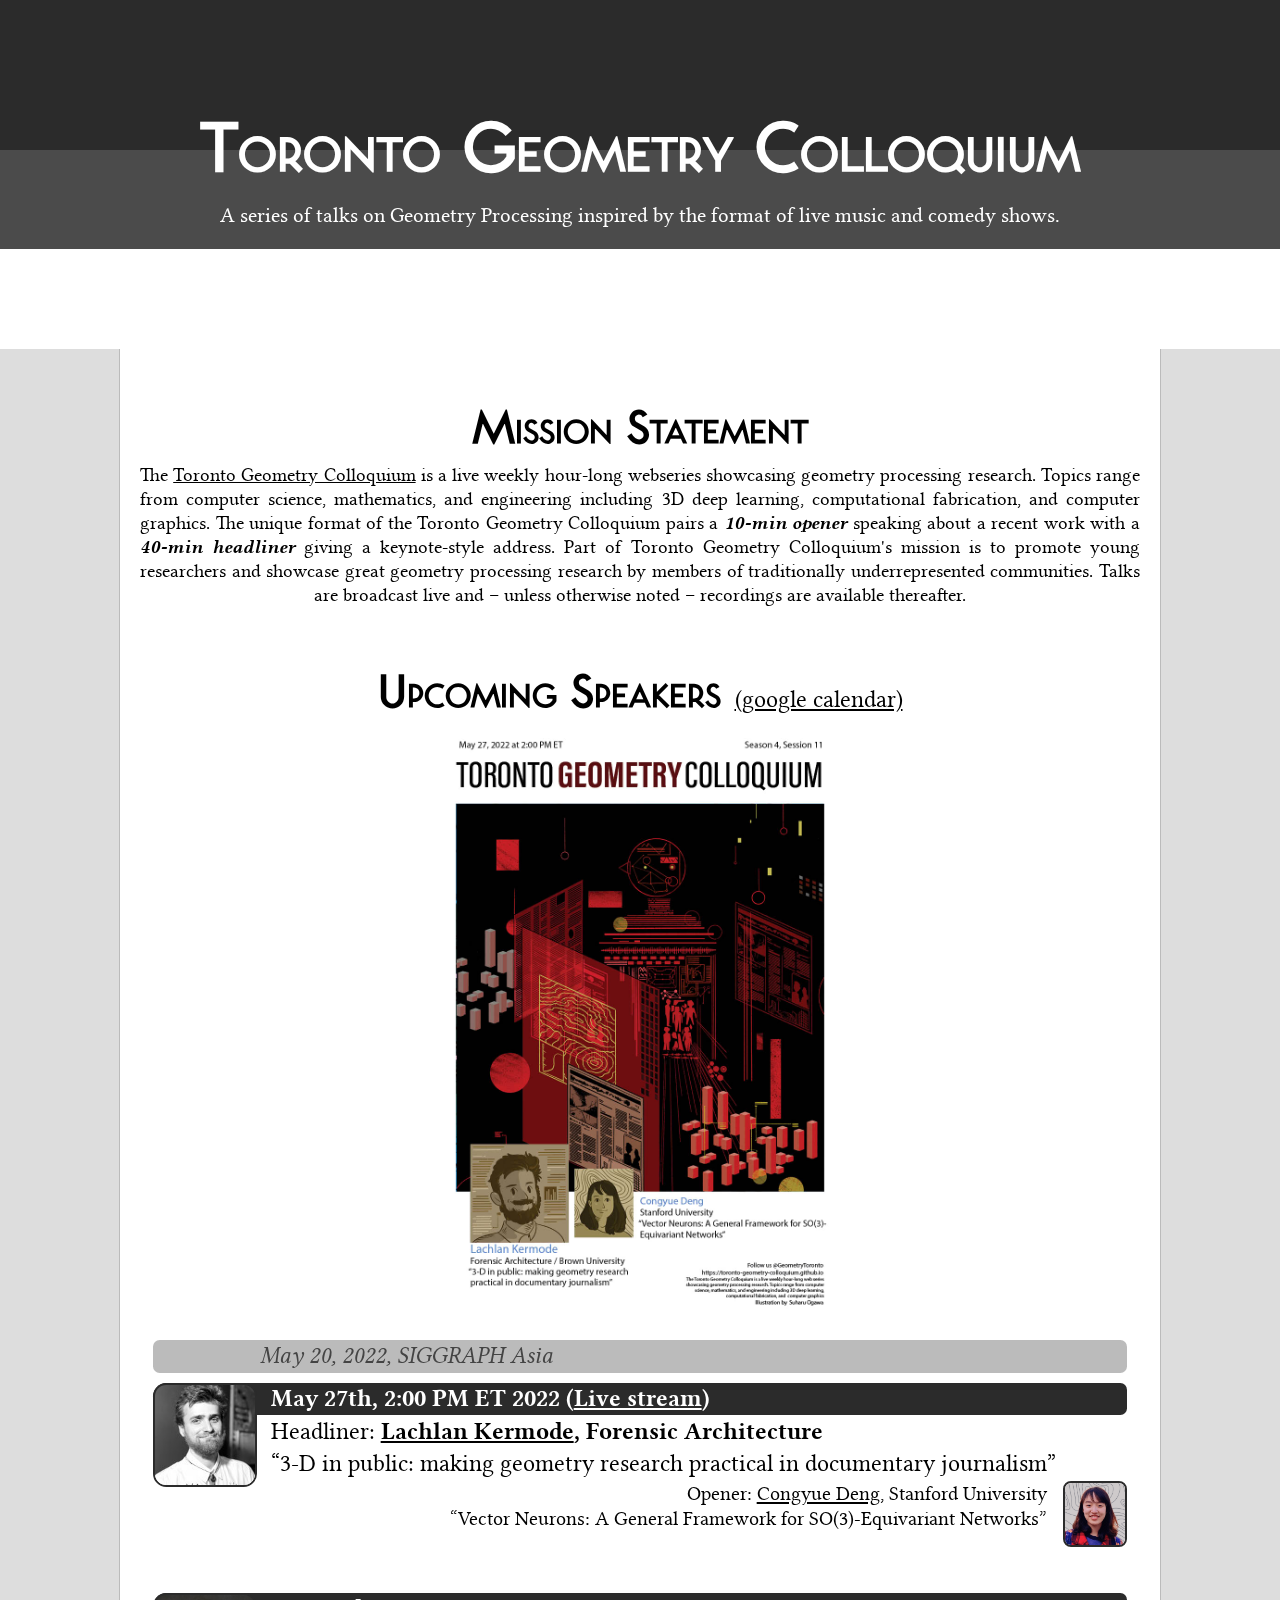
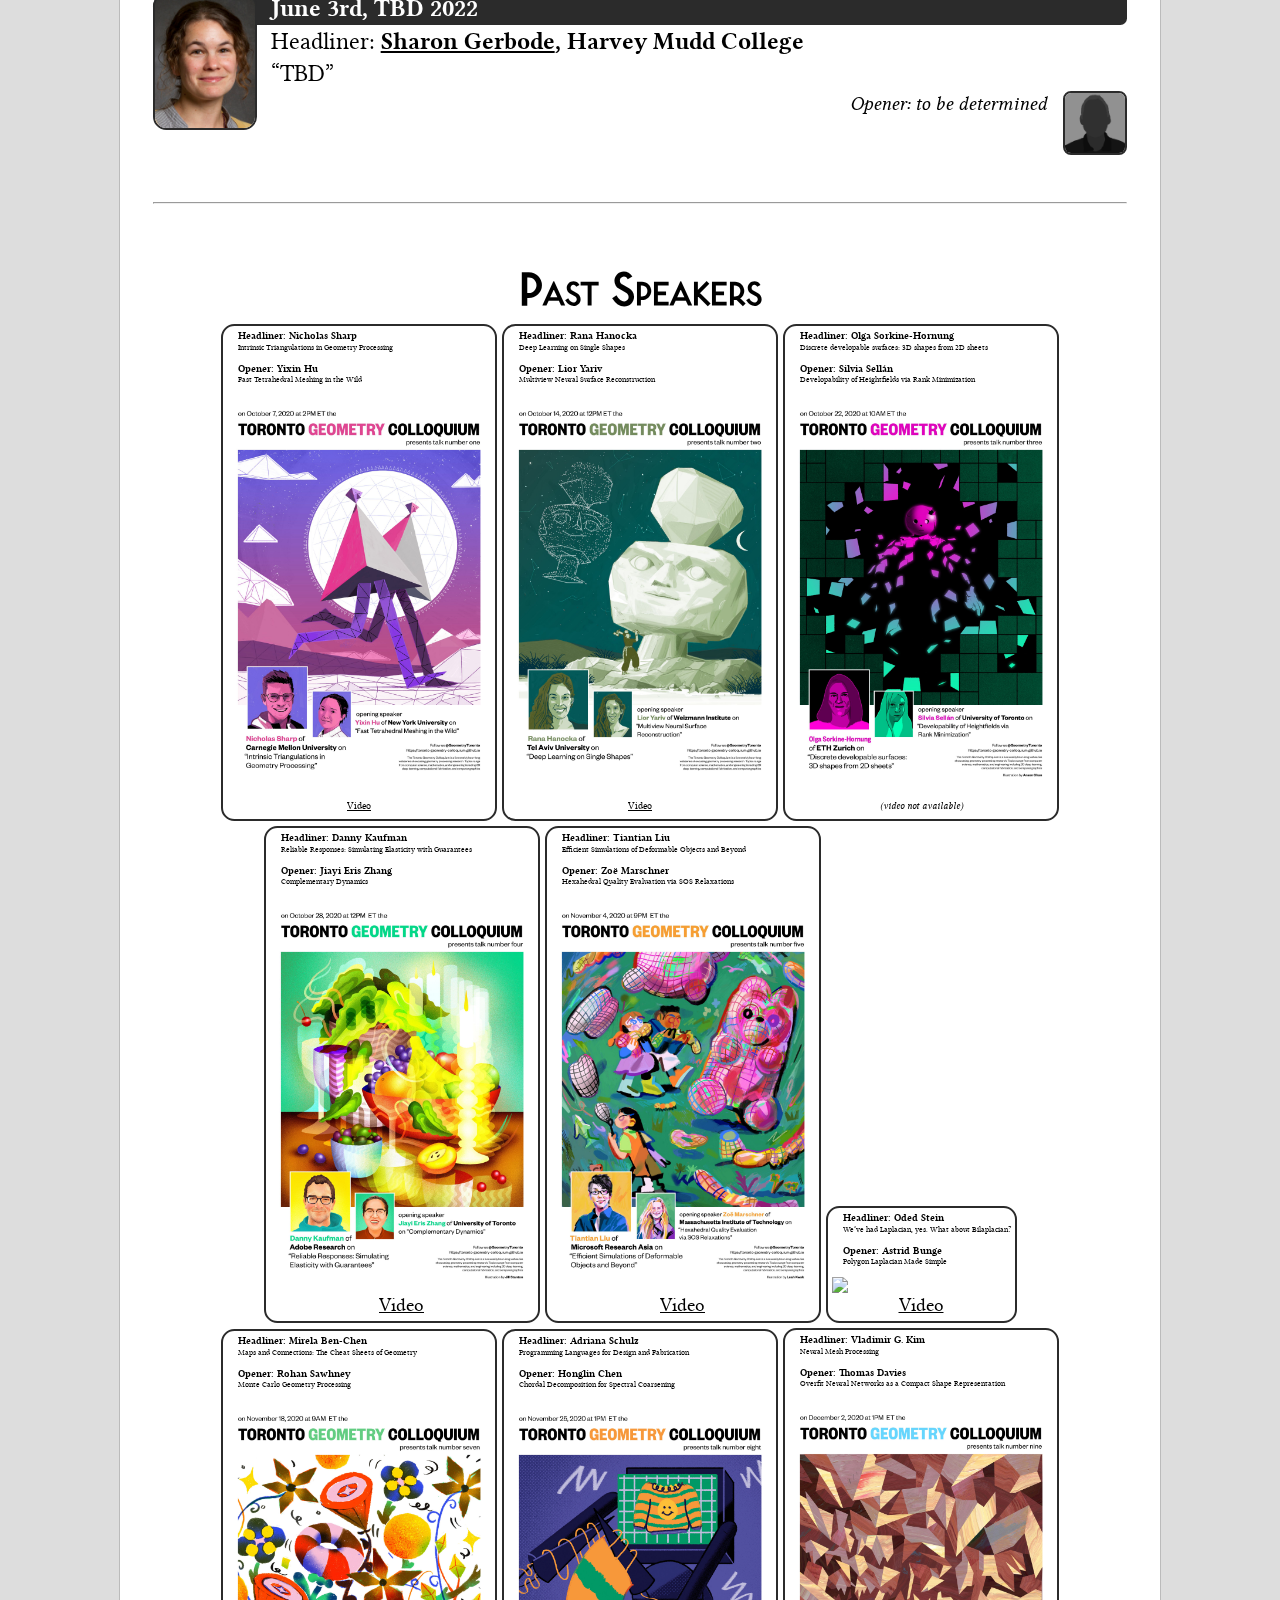
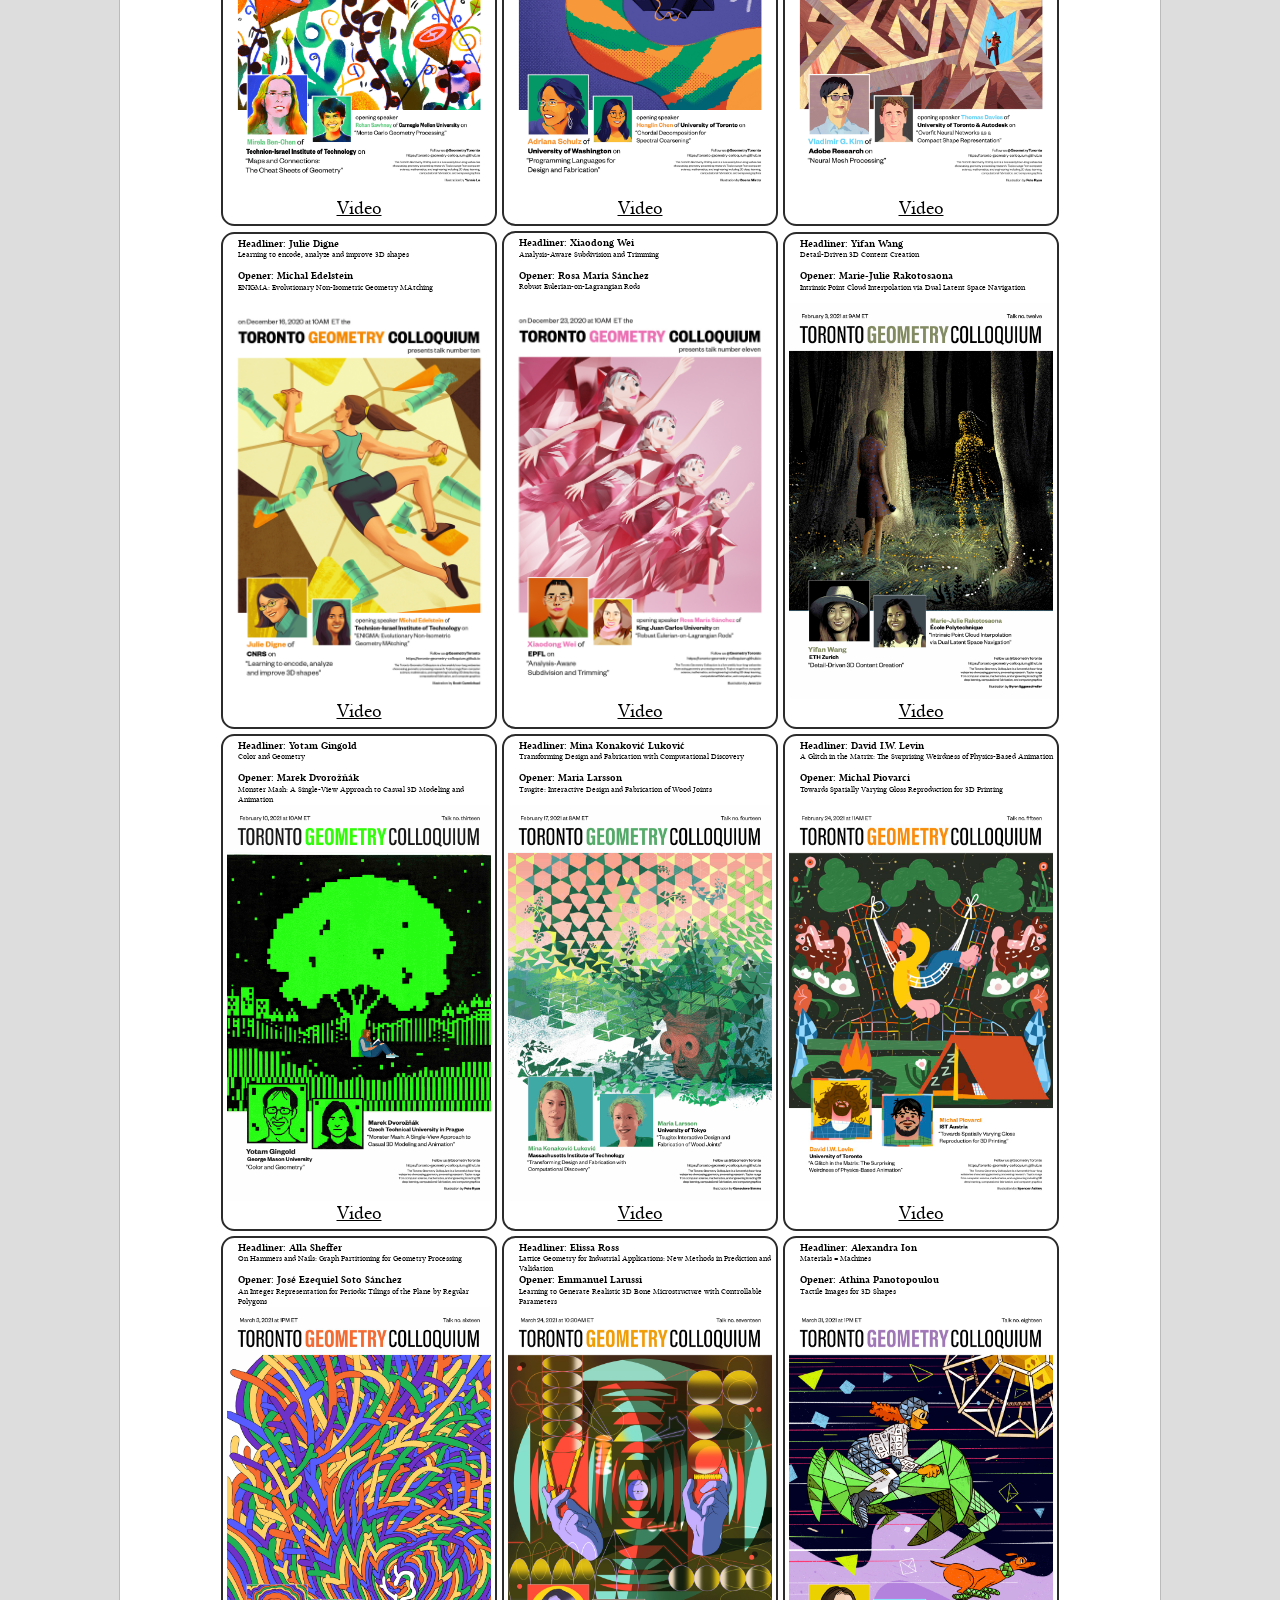
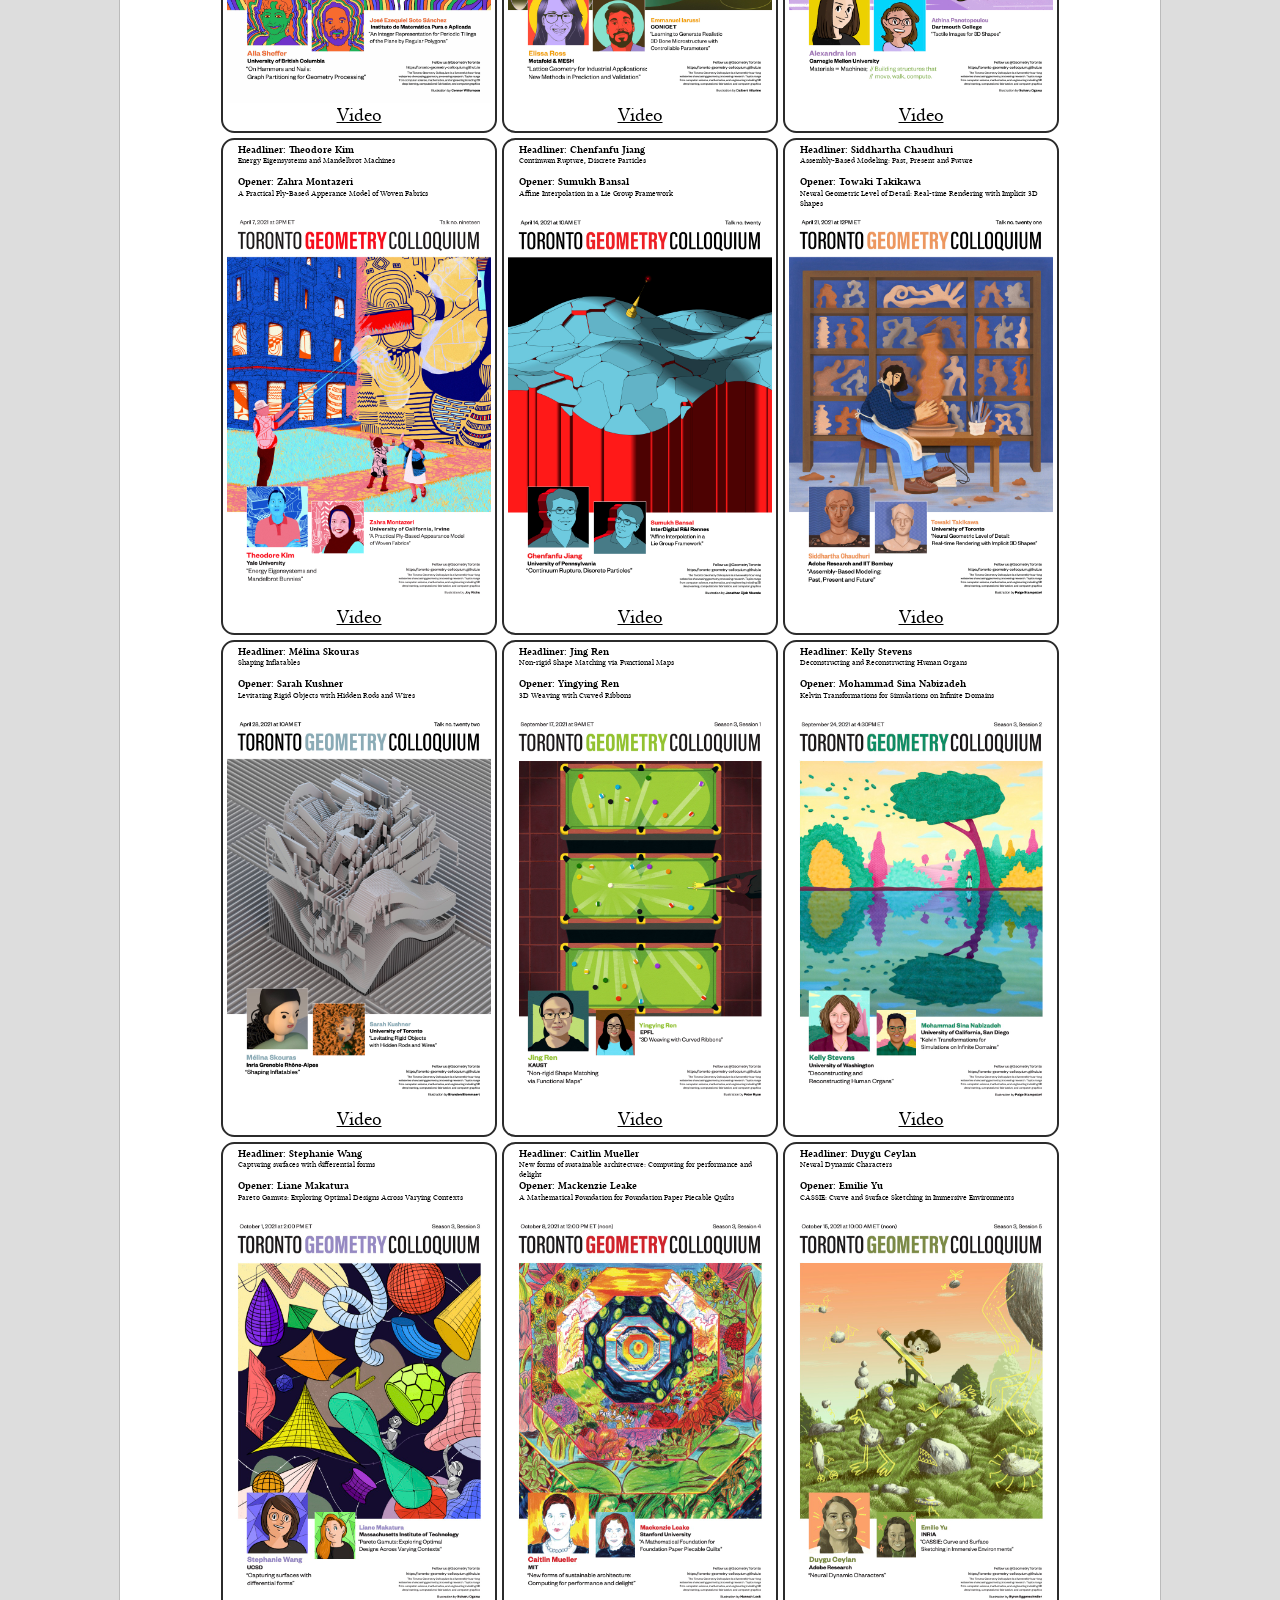
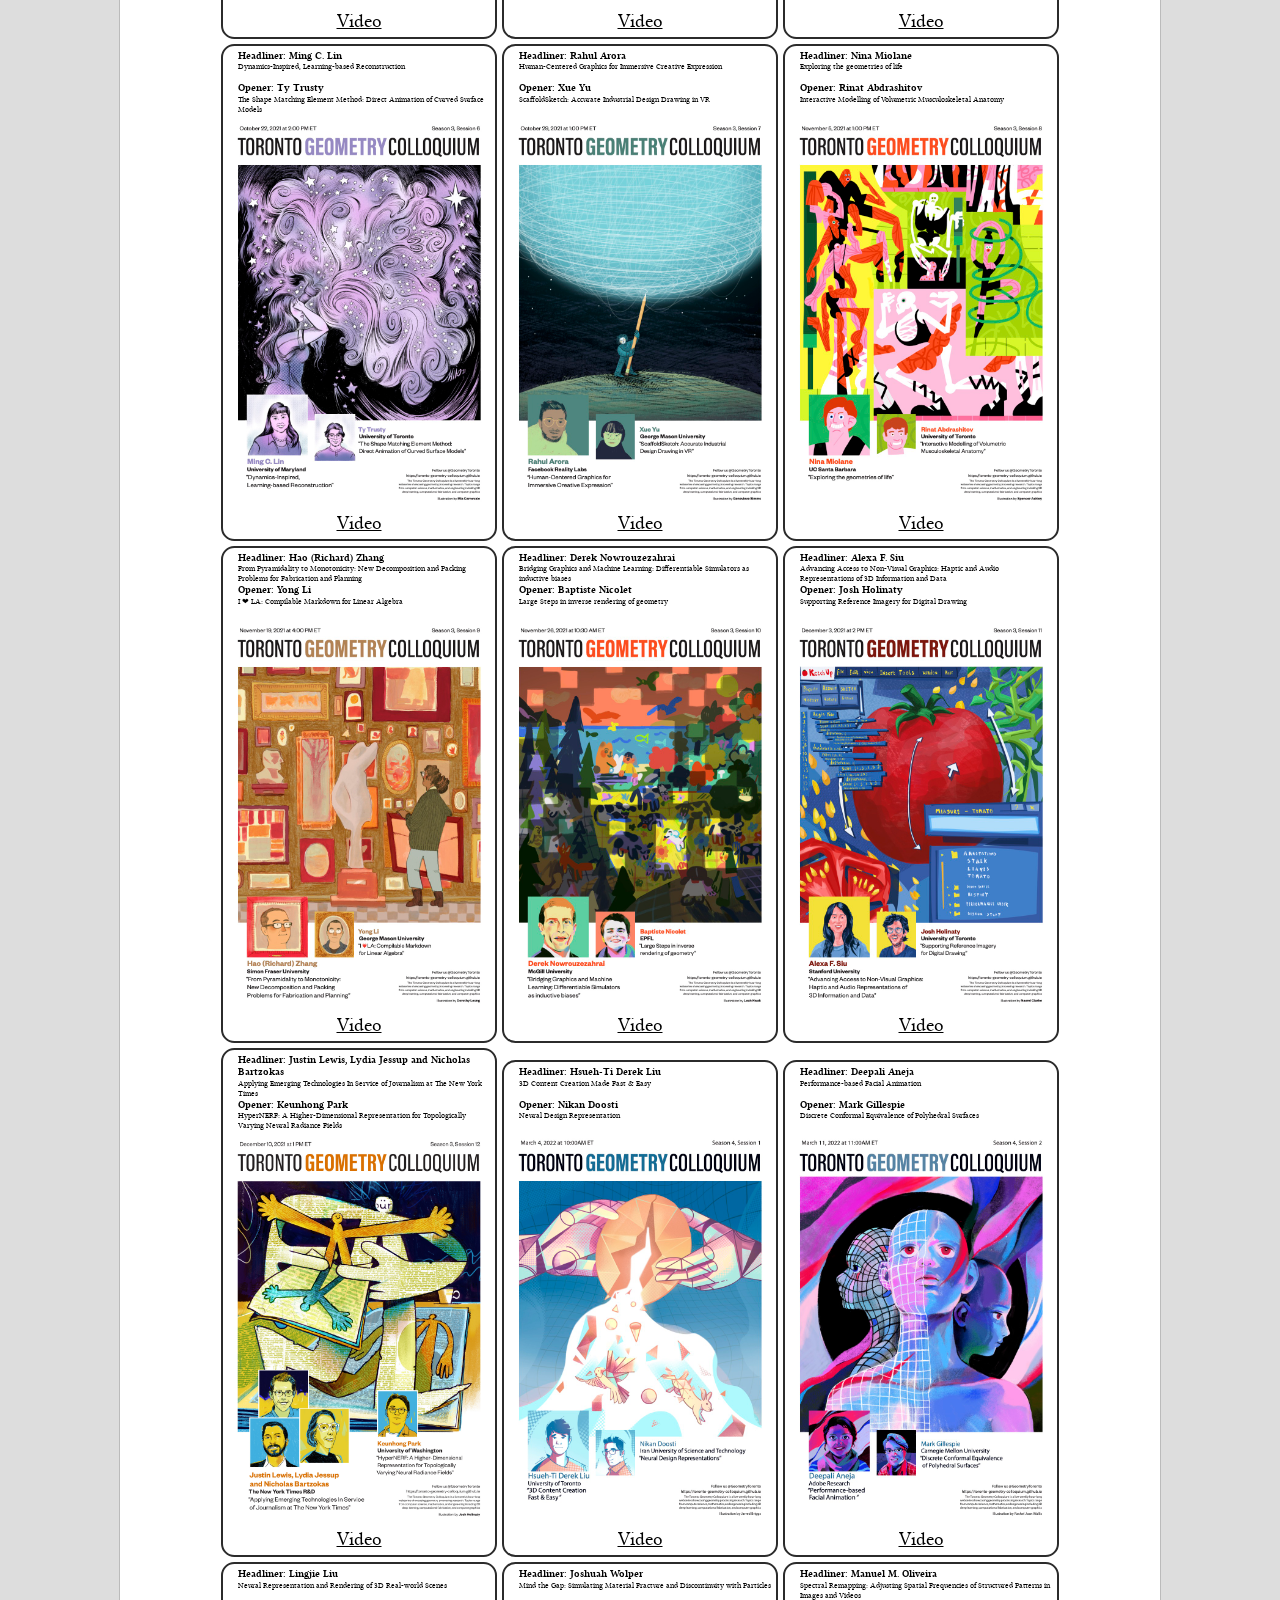
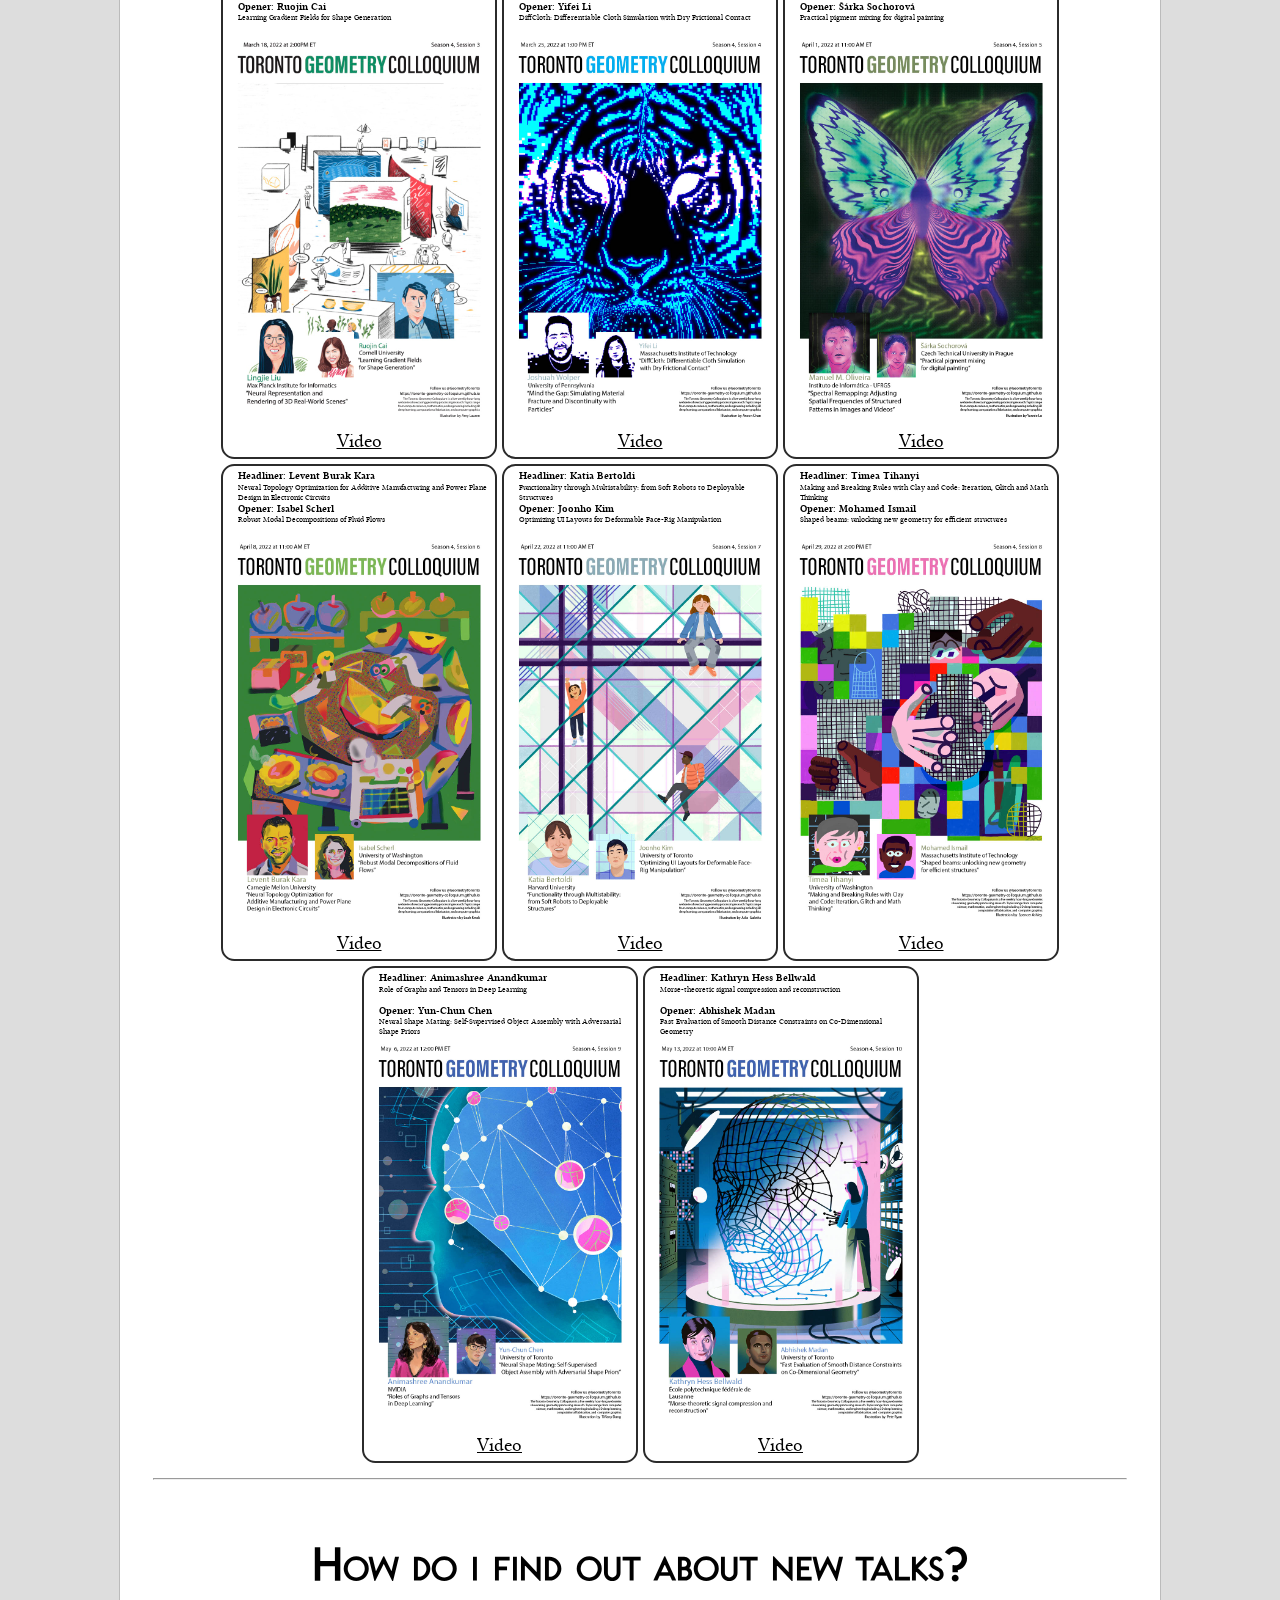
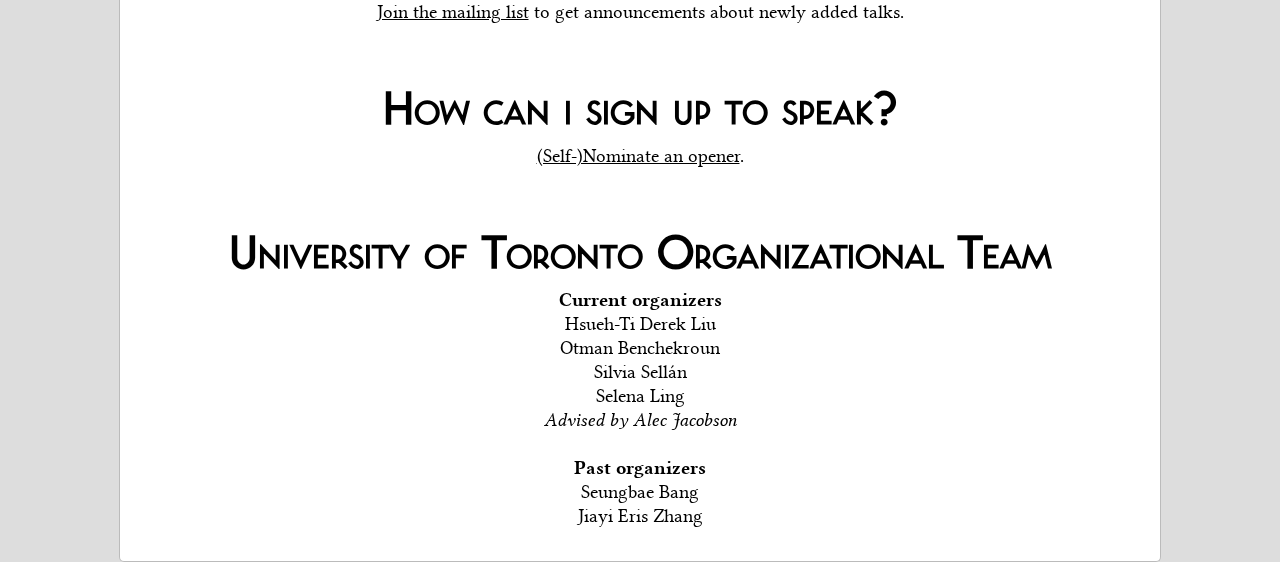
==== index.html @ 165f35ba "link" ====
<!DOCTYPE html>
<html>
  <head>
    <meta http-equiv="Content-Type" content="text/html; charset=UTF-8">

    <link rel="stylesheet" type="text/css" href="./reset.css">
    <link rel="stylesheet" type="text/css" href="./style.css">
    <meta name="author" content="Seungbae Bang, Hsueh-Ti Derek Liu, Silvia Sellán, Alec Jacobson"/>
    <meta name="og:title" content="Toronto Geometry Colloquium"></meta>
    <meta name="twitter:card" content="summary_large_image"></meta>
    <meta property="og:image" content="https://toronto-geometry-colloquium.github.io/img/toronto-geometry-colloquium-card-01.jpg" />
    <meta property="og:description" content="
          The Toronto Geometry Colloquium is a live weekly hour-long webseries
          showcasing geometry processing research. Topics range from computer
          science, mathematics, and engineering including 3D deep learning,
          computational fabrication, and computer graphics. The unique format of
          the Toronto Geometry Colloquium pairs a 10-min opener speaking about
          a recent work with a 40-min headliner giving a keynote-style address.
          Part of Toronto Geometry Colloquium's mission is to promote young researchers and showcase great
          geometry processing research by members of traditionally
          underrepresented communities. Talks are broadcast live and – unless
          otherwise noted – recordings
          are available thereafter." />
    <title>Toronto Geometry Colloquium</title>
  </head>
  <body>
    <!-- We don't need a navigation bar if there's only a list of speakers -->
    <div id="title-box-container">
      <video autoplay muted id="titleboxvideo">
        <source src="img/uoft-drone.mp4" type="video/mp4">
      </video>
      <div id="title-box">
      <h1 id="title"> Toronto Geometry Colloquium </h1>
      <p id="tagline">
      A series of talks on Geometry Processing <wbr>
      inspired by the format of live music and comedy shows.
      </p>
      </div>
    </div>
    <div id="outer">
      <div id="inner">
        <!--- MAIN CONTENT GOES IN HERE -->
        <h2 id="about"> Mission Statement </h2>
        <p>
          The <a href="#">Toronto Geometry Colloquium</a> is a live weekly hour-long webseries
          showcasing geometry processing research. Topics range from computer
          science, mathematics, and engineering including 3D deep learning,
          computational fabrication, and computer graphics. The unique format of
          the Toronto Geometry Colloquium pairs a <b><i>10-min opener</i></b> speaking about
          a recent work with a <b><i>40-min headliner</i></b> giving a keynote-style address.
          Part of Toronto Geometry Colloquium's mission is to promote young researchers and showcase great
          geometry processing research by members of traditionally
          underrepresented communities. Talks are broadcast live and – unless
          otherwise noted – recordings
          are available thereafter.
        </p>
        <h2 id="upcoming"> Upcoming Speakers 
          <a class="hlink" href="./calendar.html">
            (google calendar)
          </a>
        </h2>
        <a href="#speakerlist"><img class=current-poster src=posters/tgc_poster_045.jpg></a>
        <ul id="speakerlist">
        
          <!-- <li class="tbd"> <h3 class="cancel">April 15th, 2022, Holiday</h3> </li> -->
          <!-- <li class="tbd"> <h3 class="date">May 20, 2022</h3> </li> -->
          <li class="tbd"> <h3 class="cancel">May 20, 2022, SIGGRAPH Asia</h3> </li>
          <!-- copy from here ... -->
          <li>
            <img class="headliner" src="./img/lachie.jpg">
            <h3 class="date">May 27th, 2:00 PM ET 2022 (<a href="https://youtu.be/d8unXfzCpZk">Live stream</a>)</h3>
            <h3 class="headlinername">
              <a href="https://forensic-architecture.org/about/team/member/lachie-kermode">Lachlan Kermode</a>, Forensic Architecture
            </h3>
            <h3 class="headlinertitle">3-D in public: making geometry research practical in documentary journalism</h3>
            </h3>
            <div class="openerbox">
              <img class="opener" src="img/congyue_deng.jpg">
              <span class="opener">
                <span class="line"><a href="https://cs.stanford.edu/~congyue/">Congyue Deng</a>,</span>
                <span class="line">Stanford University</span><br>
                “Vector Neurons: A General Framework for SO(3)-Equivariant Networks”
              </span>
            </div>
          </li>
          <!-- ... to here -->
          
          <!-- copy from here ... -->
          <li>
            <img class="headliner" src="./img/sharon_gerbode.jpg">
            <h3 class="date">June 3rd, TBD 2022</h3>
            <h3 class="headlinername">
              <a href="https://physics.hmc.edu/faculty/gerbode/">Sharon Gerbode</a>, Harvey Mudd College
            </h3>
            <h3 class="headlinertitle">TBD</h3>
            </h3>
            <div class="openerbox">
              <img class="opener" src="./img/silhouette-03.jpg">
              <span class="opener tbd">to be determined</span>
            </div>
          </li>
          <!-- ... to here -->
          <!-- copy from here ... -->
          <!-- <li>
            <img class="headliner" src="./img/nyt.jpg">
            <h3 class="date">December 10th, 2021</h3>
            <h3 class="headlinername">
              <a href="https://rd.nytimes.com">The New York Times Research and Development</a>
            </h3>
            <h3 class="headlinertitle">Applying Emerging Technologies In Service of Journalism at The New York Times</h3>
            </h3>
            <div class="openerbox">
              <img class="opener" src="./img/silhouette-02.jpg">
              <span class="opener tbd">to be determined</span>
            </div>
          </li> -->
          <!-- ... to here -->
          <!-- copy from here ... -->
          <!-- <li>
            <img class="headliner" src="./img/alla.jpg">
            <h3 class="date">March 3rd, 2021, 1:00 PM ET (<a href="https://youtu.be/TjaO7Q2qKS4">Live stream</a>)</h3>
            <h3 class="headlinername">
              <a href="https://www.cs.ubc.ca/~sheffa/">Alla Sheffer</a>, University of British Columbia
            </h3>
            <h3 class="headlinertitle">On Hammers and Nails: Graph Partitioning for Geometry Processing</h3>
            </h3>
            <div class="openerbox">
              <img class="opener" src="img/jose-ezequiel-soto-sanchez.jpg">
              <span class="opener">
                <span class="line"><a href="https://chequesoto.info">José Ezequiel Soto Sánchez</a>,</span>
                <span class="line">Instituto de Matemática Pura e Aplicada</span><br>
                “An integer representation for periodic tilings of the plane by regular polygons”
              </span>
            </div>
          </li> -->
          <!-- ... to here -->
          <!-- <li class="tbd"> <h3 class="cancel">March 10th, 2021, SIGGRAPH Rebuttal Week</h3> </li> -->
          <!-- <br> -->
          <!-- <li class="tbd"> <h3 class="cancel">March 17th, 2021, ICCV</h3> </li> -->
          <!-- <br> -->
          <!-- <li>
            <img class="headliner" src="./img/Elissa.jpg">
            <h3 class="date">March 24th, 2021, 10:30 AM ET (<a href="https://youtu.be/Q4TGpwU3wcs">Live stream</a>)</h3>
            <h3 class="headlinername">
              <a href="https://elissaross.ca">Elissa Ross</a>, Metafold & MESH
            </h3>
            <h3 class="headlinertitle">Lattice geometry for industrial applications: new methods in prediction and validation</h3>
            </h3>
            <div class="openerbox">
              <img class="opener" src="img/emmanuel.jpg">
              <span class="opener">
                <span class="line"><a href="https://emmanueliarussi.github.io">Emmanuel Iarussi</a>,</span>
                <span class="line">CONICET</span><br>
                “Learning to generate realistic 3D bone microstructure with controllable parameters”
            </div>
          </li> -->
        <!-- </ul> -->
        <hr>

        <h2 id="past"> Past Speakers </h2>

        <div class=past-talks-container>
          <figure class=past-talk>
            <figcaption class=speaker>Headliner: Nicholas Sharp</figcaption>
            <figcaption class=talk>Intrinsic Triangulations in Geometry Processing</figcaption>
            <figcaption class=speaker>Opener: Yixin Hu</figcaption>
            <figcaption class=talk>Fast Tetrahedral Meshing in the Wild</figcaption>
            <a href="./posters/tgc_poster_001.pdf"><img class=poster src="./posters/tgc_poster_001.jpg" ></a> 
            <a href=https://youtu.be/DsRug8lvUig style="font-size: 10px">Video</a>
          </figure>
          <figure class=past-talk>
            <figcaption class=speaker>Headliner: Rana Hanocka</figcaption>
            <figcaption class=talk>Deep Learning on Single Shapes</figcaption>
            <figcaption class=speaker>Opener: Lior Yariv</figcaption>
            <figcaption class=talk>Multiview Neural Surface Reconstruction</figcaption>
            <a href="./posters/tgc_poster_002.pdf"><img class=poster src="./posters/tgc_poster_002.jpg" ></a> 
            <a href=https://youtu.be/-CnkgGosSLw style="font-size: 10px">Video</a></figure>
          <figure class=past-talk>
            <figcaption class=speaker>Headliner: Olga Sorkine-Hornung</figcaption>
            <figcaption class=talk>Discrete developable surfaces: 3D shapes from 2D sheets</figcaption>
            <figcaption class=speaker>Opener: Silvia Sellán</figcaption>
            <figcaption class=talk>Developability of Heightfields via Rank Minimization</figcaption>
            <a href="./posters/tgc_poster_003.pdf"><img class=poster src="./posters/tgc_poster_003.jpg" ></a> 
            <i style="font-size: 10px">(video not available)</i></figure>
          <figure class=past-talk>
            <figcaption class=speaker>Headliner: Danny Kaufman</figcaption>
            <figcaption class=talk>Reliable Responses: Simulating Elasticity with Guarantees</figcaption>
            <figcaption class=speaker>Opener: Jiayi Eris Zhang</figcaption>
            <figcaption class=talk>Complementary Dynamics</figcaption>
            <a href="./posters/tgc_poster_004.pdf">
            <img class=poster src="./posters/tgc_poster_004.jpg" ></a> 
            <a href=https://youtu.be/Q6eWmyyRhmQ>Video</a></figure>
          <figure class=past-talk>
            <figcaption class=speaker>Headliner: Tiantian Liu</figcaption>
            <figcaption class=talk>Efficient Simulations of Deformable Objects and Beyond</figcaption>
            <figcaption class=speaker>Opener: Zoë Marschner</figcaption>
            <figcaption class=talk>Hexahedral Quality Evaluation via SOS Relaxations</figcaption>
            <a href="./posters/tgc_poster_005.pdf">
            <img class=poster src="./posters/tgc_poster_005.jpg" ></a> 
            <a href=https://youtu.be/QVv4Ag1JbdI>Video</a></figure>
          <figure class=past-talk>
            <figcaption class=speaker>Headliner: Oded Stein</figcaption>
            <figcaption class=talk>We’ve had Laplacian, yes. What about Bilaplacian?</figcaption>
            <figcaption class=speaker>Opener: Astrid Bunge</figcaption>
            <figcaption class=talk>Polygon Laplacian Made Simple</figcaption>
            <a href="./posters/tgc_poster_006.pdf">
            <img class=poster src="./posters/tgc_poster_006.jpg" ></a> 
            <a href=https://youtu.be/p1MznqT3hyo>Video</a></figure>
          <figure class=past-talk>
            <figcaption class=speaker>Headliner: Mirela Ben-Chen</figcaption>
            <figcaption class=talk>Maps and Connections: The Cheat Sheets of Geometry</figcaption>
            <figcaption class=speaker>Opener: Rohan Sawhney</figcaption>
            <figcaption class=talk>Monte Carlo Geometry Processing</figcaption>
            <a href="./posters/tgc_poster_007.pdf">
            <img class=poster src="./posters/tgc_poster_007.jpg" ></a> 
            <a href=https://youtu.be/Pk_V8eK3uYo>Video</a></figure>
          <figure class=past-talk>
            <figcaption class=speaker>Headliner: Adriana Schulz</figcaption>
            <figcaption class=talk>Programming Languages for Design and Fabrication</figcaption>
            <figcaption class=speaker>Opener: Honglin Chen</figcaption>
            <figcaption class=talk>Chordal Decomposition for Spectral Coarsening</figcaption>
            <a href="./posters/tgc_poster_008.pdf">
            <img class=poster src="./posters/tgc_poster_008.jpg" ></a> 
            <a href=https://youtu.be/qAfIS7wp5FE>Video</a></figure>
          <figure class=past-talk>
            <figcaption class=speaker>Headliner: Vladimir G. Kim</figcaption>
            <figcaption class=talk>Neural Mesh Processing</figcaption>
            <figcaption class=speaker>Opener: Thomas Davies</figcaption>
            <figcaption class=talk>Overfit Neural Networks as a Compact Shape Representation</figcaption>
            <a href="./posters/tgc_poster_009.pdf">
            <img class=poster src="./posters/tgc_poster_009.jpg" ></a> 
            <a href=https://youtu.be/f_NkngNxyRw>Video</a></figure> 
          <figure class=past-talk>
            <figcaption class=speaker>Headliner: Julie Digne</figcaption>
            <figcaption class=talk>Learning to encode, analyze and improve 3D shapes</figcaption>
            <figcaption class=speaker>Opener: Michal Edelstein</figcaption>
            <figcaption class=talk>ENIGMA: Evolutionary Non-Isometric Geometry MAtching</figcaption>
            <a href="./posters/tgc_poster_010.pdf">
            <img class=poster src="./posters/tgc_poster_010.jpg" ></a> 
            <a href=https://youtu.be/KkZkh7OBO7Y>Video</a></figure> 
          <figure class=past-talk>
            <figcaption class=speaker>Headliner: Xiaodong Wei</figcaption>
            <figcaption class=talk>Analysis-Aware Subdivision and Trimming</figcaption>
            <figcaption class=speaker>Opener: Rosa María Sánchez</figcaption>
            <figcaption class=talk>Robust Eulerian-on-Lagrangian Rods</figcaption>
            <a href="./posters/tgc_poster_011.pdf">
            <img class=poster src="./posters/tgc_poster_011.jpg" ></a> 
            <a href=https://youtu.be/83YwDBIgdTY>Video</a></figure> 
          <figure class=past-talk>
            <figcaption class=speaker>Headliner: Yifan Wang</figcaption>
            <figcaption class=talk>Detail-Driven 3D Content Creation</figcaption>
            <figcaption class=speaker>Opener: Marie-Julie Rakotosaona</figcaption>
            <figcaption class=talk>Intrinsic Point Cloud Interpolation via Dual Latent Space Navigation</figcaption>
            <a href="./posters/tgc_poster_012.pdf">
            <img class=poster src="./posters/tgc_poster_012.jpg" ></a> 
            <a href=https://youtu.be/UV2BQuf0-OI>Video</a></figure> 
          <figure class=past-talk>
            <figcaption class=speaker>Headliner: Yotam Gingold</figcaption>
            <figcaption class=talk>Color and Geometry</figcaption>
            <figcaption class=speaker>Opener: Marek Dvorožňák</figcaption>
            <figcaption class=talk>Monster Mash: A Single-View Approach to Casual 3D Modeling and Animation</figcaption>
            <a href="./posters/tgc_poster_013.pdf">
            <img class=poster src="./posters/tgc_poster_013.jpg" ></a> 
            <a href=https://youtu.be/1TGrmmhSrf0>Video</a></figure> 
          <figure class=past-talk>
            <figcaption class=speaker>Headliner: Mina Konaković Luković</figcaption>
            <figcaption class=talk>Transforming Design and Fabrication with Computational Discovery</figcaption>
            <figcaption class=speaker>Opener: Maria Larsson</figcaption>
            <figcaption class=talk>Tsugite: Interactive Design and Fabrication of Wood Joints</figcaption>
            <a href="./posters/tgc_poster_014.pdf">
            <img class=poster src="./posters/tgc_poster_014.jpg" ></a> 
            <a href=https://youtu.be/gga-yZnOpJ8>Video</a></figure> 
          <figure class=past-talk>
            <figcaption class=speaker>Headliner: David I.W. Levin</figcaption>
            <figcaption class=talk>A Glitch in the Matrix: The Surprising Weirdness of Physics-Based Animation</figcaption>
            <figcaption class=speaker>Opener: Michal Piovarci</figcaption>
            <figcaption class=talk>Towards Spatially Varying Gloss Reproduction for 3D Printing</figcaption>
            <a href="./posters/tgc_poster_015.pdf">
            <img class=poster src="./posters/tgc_poster_015.jpg" ></a> 
            <a href=https://youtu.be/m9O623Xm1yI>Video</a></figure> 
          <figure class=past-talk>
            <figcaption class=speaker>Headliner: Alla Sheffer</figcaption>
            <figcaption class=talk>On Hammers and Nails: Graph Partitioning for Geometry Processing</figcaption>
            <figcaption class=speaker>Opener: José Ezequiel Soto Sánchez</figcaption>
            <figcaption class=talk>An Integer Representation for Periodic Tilings of the Plane by Regular Polygons</figcaption>
            <a href="./posters/tgc_poster_016.pdf">
            <img class=poster src="./posters/tgc_poster_016.jpg" ></a> 
            <a href=https://youtu.be/TjaO7Q2qKS4>Video</a></figure> 
          <figure class=past-talk>
            <figcaption class=speaker>Headliner: Elissa Ross</figcaption>
            <figcaption class=talk>Lattice Geometry for Industrial Applications: New Methods in Prediction and Validation</figcaption>
            <figcaption class=speaker>Opener: Emmanuel Larussi</figcaption>
            <figcaption class=talk>Learning to Generate Realistic 3D Bone Microstructure with Controllable Parameters</figcaption>
            <a href="./posters/tgc_poster_017.pdf">
            <img class=poster src="./posters/tgc_poster_017.jpg" ></a> 
            <a href=https://youtu.be/Q4TGpwU3wcs>Video</a></figure> 
          <figure class=past-talk>
            <figcaption class=speaker>Headliner: Alexandra Ion</figcaption>
            <figcaption class=talk>Materials = Machines</figcaption>
            <figcaption class=speaker>Opener: Athina Panotopoulou</figcaption>
            <figcaption class=talk>Tactile Images for 3D Shapes</figcaption>
            <a href="./posters/tgc_poster_018.pdf">
            <img class=poster src="./posters/tgc_poster_018.jpg" ></a> 
            <a href=https://youtu.be/oCplHz5m5cY>Video</a></figure> 
          <figure class=past-talk>
            <figcaption class=speaker>Headliner: Theodore Kim</figcaption>
            <figcaption class=talk>Energy Eigensystems and Mandelbrot Machines</figcaption>
            <figcaption class=speaker>Opener: Zahra Montazeri</figcaption>
            <figcaption class=talk>A Practical Ply-Based Apperance Model of Woven Fabrics</figcaption>
            <a href="./posters/tgc_poster_019.pdf"><img class=poster src="./posters/tgc_poster_019.jpg" ></a> <a href=https://youtu.be/xpN_9pLWsAU>Video</a></figure> 
          <figure class=past-talk>
            <figcaption class=speaker>Headliner: Chenfanfu Jiang</figcaption>
            <figcaption class=talk>Continuum Rupture, Discrete Particles</figcaption>
            <figcaption class=speaker>Opener: Sumukh Bansal</figcaption>
            <figcaption class=talk>Affine Interpolation in a Lie Group Framework</figcaption>
            <a href="./posters/tgc_poster_020.pdf"><img class=poster src="./posters/tgc_poster_020.jpg" ></a> <a href=https://youtu.be/IJ_qu2TwECI>Video</a></figure> 
          <figure class=past-talk>
            <figcaption class=speaker>Headliner: Siddhartha Chaudhuri</figcaption>
            <figcaption class=talk>Assembly-Based Modeling: Past, Present and Future</figcaption>
            <figcaption class=speaker>Opener: Towaki Takikawa</figcaption>
            <figcaption class=talk>Neural Geometric Level of Detail: Real-time Rendering with Implicit 3D Shapes</figcaption>
            <a href="./posters/tgc_poster_021.pdf"><img class=poster src="./posters/tgc_poster_021.jpg" ></a> <a href=https://youtu.be/Pi7W6XrFtMs>Video</a></figure> 
          <figure class=past-talk>
            <figcaption class=speaker>Headliner: Mélina Skouras</figcaption>
            <figcaption class=talk>Shaping Inflatables</figcaption>
            <figcaption class=speaker>Opener: Sarah Kushner</figcaption>
            <figcaption class=talk>Levitating Rigid Objects with Hidden Rods and Wires</figcaption>
            <a href="./posters/tgc_poster_022.pdf"><img class=poster src="./posters/tgc_poster_022.jpg" ></a> <a href=https://youtu.be/yGcH7rsOqM4>Video</a></figure> 
          <figure class=past-talk>
            <figcaption class=speaker>Headliner: Jing Ren</figcaption>
            <figcaption class=talk>Non-rigid Shape Matching via Functional Maps</figcaption>
            <figcaption class=speaker>Opener: Yingying Ren</figcaption>
            <figcaption class=talk>3D Weaving with Curved Ribbons</figcaption>
            <a href="./posters/tgc_poster_023.pdf"><img class=poster src="./posters/tgc_poster_023.jpg" ></a> <a href=https://youtu.be/zkr8wEbAHfc>Video</a></figure> 
          <figure class=past-talk>
            <figcaption class=speaker>Headliner: Kelly Stevens</figcaption>
            <figcaption class=talk>Deconstructing and Reconstructing Human Organs</figcaption>
            <figcaption class=speaker>Opener: Mohammad Sina Nabizadeh</figcaption>
            <figcaption class=talk>Kelvin Transformations for Simulations on Infinite Domains</figcaption>
            <a href="./posters/tgc_poster_024.pdf"><img class=poster src="./posters/tgc_poster_024.jpg" ></a> <a href=https://youtu.be/bI3nALA895g>Video</a></figure> 
          <figure class=past-talk>
            <figcaption class=speaker>Headliner: Stephanie Wang</figcaption>
            <figcaption class=talk>Capturing surfaces with differential forms</figcaption>
            <figcaption class=speaker>Opener: Liane Makatura</figcaption>
            <figcaption class=talk>Pareto Gamuts: Exploring Optimal Designs Across Varying Contexts</figcaption>
            <a href="./posters/tgc_poster_025.pdf"><img class=poster src="./posters/tgc_poster_025.jpg" ></a> <a href=https://youtu.be/EKnPi7R3P2M>Video</a></figure> 
          <figure class=past-talk>
            <figcaption class=speaker>Headliner: Caitlin Mueller</figcaption>
            <figcaption class=talk>New forms of sustainable architecture: Computing for performance and delight</figcaption>
            <figcaption class=speaker>Opener: Mackenzie Leake</figcaption>
            <figcaption class=talk>A Mathematical Foundation for Foundation Paper Piecable Quilts</figcaption>
            <a href="./posters/tgc_poster_026.pdf"><img class=poster src="./posters/tgc_poster_026.jpg" ></a> <a href=https://youtu.be/ew3LIXX0Q-o>Video</a></figure> 
          <figure class=past-talk>
            <figcaption class=speaker>Headliner: Duygu Ceylan</figcaption>
            <figcaption class=talk>Neural Dynamic Characters</figcaption>
            <figcaption class=speaker>Opener: Emilie Yu</figcaption>
            <figcaption class=talk>CASSIE: Curve and Surface Sketching in Immersive Environments</figcaption>
            <a href="./posters/tgc_poster_027.pdf"><img class=poster src="./posters/tgc_poster_027.jpg" ></a> <a href=https://youtu.be/e19_dac1KD8>Video</a></figure> 
          <figure class=past-talk>
            <figcaption class=speaker>Headliner: Ming C. Lin</figcaption>
            <figcaption class=talk>Dynamics-Inspired, Learning-based Reconstruction</figcaption>
            <figcaption class=speaker>Opener: Ty Trusty</figcaption>
            <figcaption class=talk>The Shape Matching Element Method: Direct Animation of Curved Surface Models</figcaption>
            <a href="./posters/tgc_poster_028.pdf"><img class=poster src="./posters/tgc_poster_028.jpg" ></a> <a href=https://youtu.be/3qfwJ0rgz68>Video</a></figure> 
          <figure class=past-talk>
            <figcaption class=speaker>Headliner: Rahul Arora</figcaption>
            <figcaption class=talk>Human-Centered Graphics for Immersive Creative Expression</figcaption>
            <figcaption class=speaker>Opener: Xue Yu</figcaption>
            <figcaption class=talk>ScaffoldSketch: Accurate Industrial Design Drawing in VR</figcaption>
            <a href="./posters/tgc_poster_029.pdf"><img class=poster src="./posters/tgc_poster_029.jpg" ></a> <a href=https://youtu.be/zDyyDBmE_Rs>Video</a></figure> 
          <figure class=past-talk>
            <figcaption class=speaker>Headliner: Nina Miolane</figcaption>
            <figcaption class=talk>Exploring the geometries of life</figcaption>
            <figcaption class=speaker>Opener: Rinat Abdrashitov</figcaption>
            <figcaption class=talk>Interactive Modelling of Volumetric Musculoskeletal Anatomy</figcaption>
            <a href="./posters/tgc_poster_030.pdf"><img class=poster src="./posters/tgc_poster_030.jpg" ></a> <a href=https://youtu.be/39TqmRBOCMg>Video</a></figure> 
          <figure class=past-talk>
            <figcaption class=speaker>Headliner: Hao (Richard) Zhang</figcaption>
            <figcaption class=talk>From Pyramidality to Monotonicity: New Decomposition and Packing Problems for Fabrication and Planning</figcaption>
            <figcaption class=speaker>Opener: Yong Li</figcaption>
            <figcaption class=talk>I ❤ LA️: Compilable Markdown for Linear Algebra</figcaption>
            <a href="./posters/tgc_poster_031.pdf">
              <img class=poster src="./posters/tgc_poster_031.jpg" ></a> <a href=https://youtu.be/LAL2ilRfEYA>Video</a></figure> 
          <figure class=past-talk>
            <figcaption class=speaker>Headliner: Derek Nowrouzezahrai</figcaption>
            <figcaption class=talk>Bridging Graphics and Machine Learning: Differentiable Simulators as inductive biases</figcaption>
            <figcaption class=speaker>Opener: Baptiste Nicolet</figcaption>
            <figcaption class=talk>Large Steps in inverse rendering of geometry</figcaption>  

            <a href="./posters/tgc_poster_032.pdf">
              <img class=poster src="./posters/tgc_poster_032.jpg" ></a> <a href=https://youtu.be/MMVCfX6wE30>Video</a></figure> 
          <figure class=past-talk>
            <figcaption class=speaker>Headliner: Alexa F. Siu</figcaption>
            <figcaption class=talk>Advancing Access to Non-Visual Graphics: Haptic and Audio Representations of 3D Information and Data</figcaption>
            <figcaption class=speaker>Opener: Josh Holinaty</figcaption>
            <figcaption class=talk>Supporting Reference Imagery for Digital Drawing</figcaption>

            <a href="./posters/tgc_poster_033.pdf">
              <img class=poster src="./posters/tgc_poster_033.jpg" ></a> <a href=https://youtu.be/Gk9HtS070m0>Video</a></figure> 
          <figure class=past-talk>
            <figcaption class=speaker>Headliner: Justin Lewis, Lydia Jessup and Nicholas Bartzokas</figcaption>
            <figcaption class=talk>Applying Emerging Technologies In Service of Journalism at The New York Times</figcaption>
            <figcaption class=speaker>Opener: Keunhong Park</figcaption>
            <figcaption class=talk>HyperNERF: A Higher-Dimensional
              Representation for Topologically
              Varying Neural Radiance Fields</figcaption>
            <a href="./posters/tgc_poster_034.pdf"><img class=poster src="./posters/tgc_poster_034.jpg" ></a> <a href=https://youtu.be/2-gpgNYbLhU>Video</a></figure> 
          <figure class=past-talk>
            <figcaption class=speaker>Headliner: Hsueh-Ti Derek Liu</figcaption>
            <figcaption class=talk>3D Content Creation Made Fast & Easy</figcaption>
            <figcaption class=speaker>Opener: Nikan Doosti</figcaption>
            <figcaption class=talk>Neural Design Representation</figcaption>
            <a href="./posters/tgc_poster_035.pdf"><img class=poster src="./posters/tgc_poster_035.jpg" ></a> <a href=https://youtu.be/FdPwG2kNv0M>Video</a>
          </figure> 
          <figure class=past-talk>
            <figcaption class=speaker>Headliner: Deepali Aneja</figcaption>
            <figcaption class=talk>Performance-based Facial Animation</figcaption>
            <figcaption class=speaker>Opener: Mark Gillespie</figcaption>
            <figcaption class=talk>Discrete Conformal Equivalence of Polyhedral Surfaces</figcaption>
            <a href="./posters/tgc_poster_036.pdf"><img class=poster src="./posters/tgc_poster_036.jpg" ></a> <a href=https://youtu.be/MLnswieg4Gw>Video</a>
          </figure> 
          <figure class=past-talk>
            <figcaption class=speaker>Headliner: Lingjie Liu</figcaption>
            <figcaption class=talk>Neural Representation and Rendering of 3D Real-world Scenes</figcaption>
            <figcaption class=speaker>Opener: Ruojin Cai</figcaption>
            <figcaption class=talk>Learning Gradient Fields for Shape Generation</figcaption>
            <a href="./posters/tgc_poster_037.pdf"><img class=poster src="./posters/tgc_poster_037.jpg" ></a> <a href=https://www.youtube.com/watch?v=i9KSa8DX56E>Video</a>
          </figure> 
          <figure class=past-talk>
            <figcaption class=speaker>Headliner: Joshuah Wolper</figcaption>
            <figcaption class=talk>Mind the Gap: Simulating Material Fracture and Discontinuity with Particles</figcaption>
            <figcaption class=speaker>Opener: Yifei Li</figcaption>
            <figcaption class=talk>DiffCloth: Differentiable Cloth Simulation with Dry Frictional Contact</figcaption>
            <a href="./posters/tgc_poster_038.pdf"><img class=poster src="./posters/tgc_poster_038.jpg" ></a> <a href=https://www.youtube.com/watch?v=sbHSuaqmPUY>Video</a>
          </figure>
          <figure class=past-talk>
            <figcaption class=speaker>Headliner: Manuel M. Oliveira</figcaption>
            <figcaption class=talk>Spectral Remapping: Adjusting Spatial Frequencies of Structured Patterns in Images and Videos</figcaption>
            <figcaption class=speaker>Opener: Šárka Sochorová</figcaption>
            <figcaption class=talk>Practical pigment mixing for digital painting</figcaption>
            <a href="./posters/tgc_poster_039.pdf"><img class=poster src="./posters/tgc_poster_039.jpg" ></a> <a href=https://www.youtube.com/watch?v=sbHSuaqmPUY>Video</a>
          </figure> 
          <figure class=past-talk>
            <figcaption class=speaker>Headliner: Levent Burak Kara</figcaption>
            <figcaption class=talk>Neural Topology Optimization for Additive Manufacturing and Power Plane Design in Electronic Circuits</figcaption>
            <figcaption class=speaker>Opener: Isabel Scherl</figcaption>
            <figcaption class=talk>Robust Modal Decompositions of Fluid Flows</figcaption>
            <a href="./posters/tgc_poster_040.pdf"><img class=poster src="./posters/tgc_poster_040.jpg" ></a> <a href=https://www.youtube.com/watch?v=GzCPFr7vcUg>Video</a>
          </figure>
          <figure class=past-talk>
            <figcaption class=speaker>Headliner: Katia Bertoldi</figcaption>
            <figcaption class=talk>Functionality through Multistability: from Soft Robots to Deployable Structures</figcaption>
            <figcaption class=speaker>Opener: Joonho Kim</figcaption>
            <figcaption class=talk>Optimizing UI Layouts for Deformable Face-Rig Manipulation</figcaption>
            <a href="./posters/tgc_poster_041.pdf"><img class=poster src="./posters/tgc_poster_041.jpg" ></a> <a href=https://youtu.be/RtC7G_t83OM>Video</a>
          </figure>
          <figure class=past-talk>
            <figcaption class=speaker>Headliner: Timea Tihanyi</figcaption>
            <figcaption class=talk>Making and Breaking Rules with Clay and Code: Iteration, Glitch and Math Thinking</figcaption>
            <figcaption class=speaker>Opener: Mohamed Ismail</figcaption>
            <figcaption class=talk>Shaped beams: unlocking new geometry for efficient structures</figcaption>
            <a href="./posters/tgc_poster_042.pdf"><img class=poster src="./posters/tgc_poster_042.jpg" ></a> <a href=https://youtu.be/RtC7G_t83OM>Video</a>
          </figure> 
          <figure class=past-talk>
            <figcaption class=speaker>Headliner: Animashree Anandkumar</figcaption>
            <figcaption class=talk>Role of Graphs and Tensors in Deep Learning</figcaption>
            <figcaption class=speaker>Opener: Yun-Chun Chen</figcaption>
            <figcaption class=talk>Neural Shape Mating: Self-Supervised Object Assembly with Adversarial Shape Priors</figcaption>
            <a href="./posters/tgc_poster_043.pdf"><img class=poster src="./posters/tgc_poster_043.jpg" ></a> <a href=https://www.youtube.com/watch?v=KVvTpGymEbU>Video</a>
          </figure>
          <figure class=past-talk>
            <figcaption class=speaker>Headliner: Kathryn Hess Bellwald</figcaption>
            <figcaption class=talk>Morse-theoretic signal compression and reconstruction</figcaption>
            <figcaption class=speaker>Opener: Abhishek Madan</figcaption>
            <figcaption class=talk>Fast Evaluation of Smooth Distance Constraints on Co-Dimensional Geometry</figcaption>
            <a href="./posters/tgc_poster_044.pdf"><img class=poster src="./posters/tgc_poster_044.jpg" ></a> <a href="https://youtu.be/bE7uqfghF24">Video</a>
          </figure>
        </div>

        <hr>
        <h2>How do i find out about new talks?</h2>
        <p><a href="https://forms.gle/S94nMVo7wm67mGc27">Join the mailing list</a> to get announcements about newly added talks.</p>
        <h2 id="openernomination"> How can i sign up to speak?  </h2>
        <p><a href="https://forms.gle/vBKRyj3kvuTxCAnM7">(Self-)Nominate an opener</a>.</p>
        <!-- <h2 id="playlist">Where can i see past talks?</h2>
        <p>We'll post a link to the youtube playlist of recordings here when available.</p> -->
        <h2>University of Toronto Organizational Team</h2>
        <p>
        <b>Current organizers</b><br>
        Hsueh-Ti Derek Liu<br>
        Otman Benchekroun<br>
        Silvia Sellán<br>
        Selena Ling<br>
        <i>Advised by Alec Jacobson</i><br>
        </p>
        <p>
        <br>
        <b>Past organizers</b><br>
        Seungbae Bang<br>
        Jiayi Eris Zhang<br>
        </p>
      </div>
    </div>
  

</body></html>

        <!-- copy from here ...
        <li>
          <img class="headliner" src="./img/joshuah.jpg">
          <h3 class="date">March 25th, 1:00 PM ET 2022 (<a href="https://youtu.be/sbHSuaqmPUY">Live stream</a>)</h3>
          <h3 class="headlinername">
            <a href="https://joshuahwolper.com">Joshuah Wolper</a>, University of Pennsylvania
          </h3>
          <h3 class="headlinertitle">Mind the Gap: Simulating Material Fracture and Discontinuity with Particles</h3>
          </h3>
          <div class="openerbox">
            <img class="opener" src="img/yifei_li.jpg">
            <span class="opener">
              <span class="line"><a href="https://people.csail.mit.edu/liyifei/">Yifei Li</a>,</span>
              <span class="line">Massachusetts Institute of Technology</span><br>
              “DiffCloth: Differentiable Cloth Simulation with Dry Frictional Contact”
            </span>
          </div>
        </li> -->
        <!-- ... to here -->
          <!-- copy from here ... -->
          <!-- <li>
            <img class="headliner" src="./img/tiantian_liu.jpg">
            <h3 class="date">November 4, 2020, 9:00 PM ET </h3>
            <h3 class="headlinername">
              <a href="http://tiantianliu.cn">Tiantian Liu</a>, Microsoft Research Asia
            </h3>
            <h3 class="headlinertitle">Efficient Simulations of Deformable Objects and Beyond</h3>
            </h3>
            <div class="openerbox">
              <img class="opener" src="./img/zoe.jpg">
              <span class="opener">
                <span class="line"><a href="http://zoemarschner.com">Zoë Marschner</a>,</span>
                <span class="line">Massachusetts Institute of Technology</span><br>
                “Hexahedral Mesh Repair via Sum-of-Squares Relaxation”
              </span>
            </div>
          </li> -->
          <!-- ... to here -->

          <!-- <li class="tbd"> <h3 class="date">December 16, 2020</h3> </li> -->

          <!-- copy from here ... -->
          <!-- <li>
            <img class="headliner" src="./img/tiantian_liu.jpg">
            <h3 class="date">November 4, 2020</h3>
            <h3 class="headlinername">
              <a href="http://tiantianliu.cn">Tiantian Liu</a>, Microsoft Research Asia
            </h3>
            <h3 class="headlinertitle tbd"></h3>
            </h3>
            <div class="openerbox">
              <img class="opener" src="./img/silhouette-02.jpg">
              <span class="opener tbd">to be determined</span>
            </div>
          </li> -->
          <!-- ... to here -->
---- style.css ----
:root {
  --bg-color-rgb: 43,43,43;
  --bg-color: rgb(var(--bg-color-rgb));
  --bg-fade: #bbb;
  --fg-fade: #444;
  --mainfont: 'Linux Libertine', serif;
  --titlefont: torontoSubway, sans-serif;
  --headerfont: var(--titlefont);
}


body
{
  /* main font */
  font-family: var(--mainfont);
  line-height: 1.25;
}
b
{
  font-weight: bold;
}
i
{
  font-style: italic;
}
#inner p
{
  text-align:justify;
  text-align-last:center;
  text-justify: inter-word;
}

div#title-box-container
{
  min-height: 345px;
  overflow: hidden;
}
div#title-box
{
  color: white;
  min-height: 100px;
  margin-top: 100px;
  margin-bottom: 100px;
  background: rgba(var(--bg-color-rgb),0.85);
  text-align: center;
  width: 100%;
  padding-bottom: 20px;
  /*
  background-image: url("img/uoft-drone-final.jpg");
  background-attachment: fixed;
  background-position: center;
  background-repeat: no-repeat;
  background-size: cover;
  */
}
video#titleboxvideo
{
  background-color: var(--bg-color);
  position: fixed;
  z-index: -1;
  left: 0;
  right: 0;
  width: 100%;
  min-width: 1000px;
}
h1#title
{
  font-size: 4.5em;
  font-family: var(--titlefont);
  font-variant: small-caps;
  font-weight: bold;
  margin-bottom: 10pt;
  padding-left: 20px;
  padding-right: 20px;
}
h2
{
  font-size: 2.5em;
  font-family: var(--headerfont);
  font-variant: small-caps;
  font-weight: bold;
  margin-bottom: 5pt;
  margin-top: 40pt;
  text-align: center;
}
h2:first-child
{
  margin-top: 20pt;
}
h3
{
  font-size: 1.25em;
  font-weight: bold;
  padding-top: 1pt;
  padding-bottom: 1pt;
}
ul#speakerlist li h3
{
  padding-left: 80pt;
}
h4
{
  font-size: 1.3em;
  padding: 1pt;
}
.tbd
{
  font-style: italic;
  font-weight: normal;
  content: "to be determined.";
}
h3.headlinertitle
{
  font-weight: normal;
}
h3.headlinertitle:before
{
  content: "“";
}
h3.headlinertitle:after
{
  content: "”";
}
h3.headlinertitle.tbd:before{
  content: "Title coming soon."
}
h3.headlinertitle.tbd:after{
  content: ""
}
h3.date
{
  background: var(--bg-color);
  color:white;
  border-radius: 10pt 5pt 5pt 5pt;
  margin-top: 10px;
}
li.tbd h3.date
{
  border-radius: 5pt 5pt 5pt 5pt;
  font-weight: normal;
  background: var(--bg-fade);
  color: var(--fg-fade);
}
li.tbd h3.date:after
{
  content: " – Speakers yet to be determined.";
}
li.tbd h3.cancel
{
  border-radius: 5pt 5pt 5pt 5pt;
  font-weight: normal;
  background: var(--bg-fade);
  color: var(--fg-fade);
}

div#outer
{
  width: 100%;
  background: #ddd;
}
div#inner
{
  padding: 20px;
  font-size: 1.2em;
  margin-left: auto;
  margin-right: auto;
  max-width: 1000px;
  width: 90%;
  background: white;
  border-left: 1px solid   #bbb;
  border-right: 1px solid  #bbb;
  border-bottom: 1px solid #bbb;
  border-radius: 0 0 5px 5px;
}

ul#speakerlist
{
  padding: 10pt;
}

h3.headlinername:before
{
  content: "Headliner: ";
  font-weight: normal;
}
img.headliner
{
  float: left;
  border-radius: 10pt;
  width: 100px;
  border: 2px solid var(--bg-color);
  margin-right: 10pt;
}

/* opener */
div.openerbox
{
  text-align: right;
  font-size: 1.05em;
  min-height: 70px;
  padding-right: 80px;
}
span.opener
{
}
span.opener:before
{
  content: "Opener: ";
  font-weight: normal;
  text-align: right;
}
img.opener
{
  border-radius: 6pt;
  vertical-align:middle;
  border: 2px solid var(--bg-color);
  float: right;
  margin-right: -80px;
  width: 60px;
}

ul#speakerlist li
{
  min-height: 200px;
}
ul#speakerlist li.tbd
{
  min-height: inherit;
}

/* links */
a
{
  color: inherit;
}
a:hover
{
  text-decoration: underline;
  background-color: #333;
  color: white;

}

/* encourage line break */
.line {
  white-space:nowrap;
}

/* links in header */
.hlink
{
  font-variant: normal;
  font-size: 0.5em;
  font-weight: normal;
  font-family: var(--mainfont);
}
p#tagline
{
  font-size: 1.3em;
  text-align: center;
  padding-left: 20px;
  padding-right: 20px;
}

iframe#cal
{
  position: fixed;
  left: 0;
  right: 0;
  top: 0;
  bottom: 0;
  width: 100%;
  height: 100%;
  border:none;
  margin:0;
  padding:0;
  overflow:hidden;
  z-index:0;
}
img#addarrow
{
  position: fixed;
  right: 0;
  bottom: 28px;
  width: 341px;
  z-index:0;
}

/* fonts */
@font-face {
  font-family: torontoSubway;
  src: url(fonts/toronto-subway-w01-regular.ttf);
}
@font-face {
    font-family: 'Linux Libertine'; /* normal */
    src: url('./fonts/linux-libertine/LinLibertine_R.woff') format('woff');
    font-weight: normal;
    font-style: normal;
}

@font-face {
    font-family: 'Linux Libertine'; /* italic */
    src: url('./fonts/linux-libertine/LinLibertine_RI.woff') format('woff');
    font-weight: normal;
    font-style: italic;
}

@font-face {
    font-family: 'Linux Libertine'; /* bold */
    src: url('./fonts/linux-libertine/LinLibertine_RB.woff') format('woff');
    font-weight: bold;
    font-style: normal;
}

@font-face {
    font-family: 'Linux Libertine'; /* bold */
    src: url('./fonts/linux-libertine/LinLibertine_RBI.woff') format('woff');
    font-weight: bold;
    font-style: italic;
}

@font-face {
    font-family: 'Linux Biolinum'; /* normal */
    src: url('./fonts/linux-biolinum/LinBiolinum_R.woff') format('woff');
    font-weight: normal;
    font-style: normal;
}

@font-face {
    font-family: 'Linux Biolinum'; /* italic */
    src: url('./fonts/linux-biolinum/LinBiolinum_RI.woff') format('woff');
    font-weight: normal;
    font-style: italic;
}

@font-face {
    font-family: 'Linux Biolinum'; /* bold */
    src: url('./fonts/linux-biolinum/LinBiolinum_RB.woff') format('woff');
    font-weight: bold;
    font-style: normal;
}

@font-face {
    font-family: 'Linux Biolinum'; /* bold */
    src: url('./fonts/linux-biolinum/LinBiolinum_RBI.woff') format('woff');
    font-weight: bold;
    font-style: italic;
}

div.past-talks-container
{
  text-align: center;
}
figure.past-talk
{
  display: inline-block;
  text-align: center;
  max-width: 264px;
  border-radius: 10pt;
  border: 2px solid var(--bg-color);
  padding: 4px;
  margin-bottom: 5px;
}
figcaption.speaker{
  text-align:left;
  margin-left:11px;
  font-size:10px;
  font-weight:bold;
}
figcaption.talk{
  text-align:left;
  height: 20px;
  margin-left: 11px;
  font-size:8px;
}

img.poster
{
  width: 100%;
  display: block;
}

@media screen and (max-width: 1000px)
{
figure.past-talk
{
  max-width: 512px;
  margin-left: auto;
  margin-right: auto;
  display: block;
}
}

.current-poster
{
  max-width: 400px;
  margin-left: auto;
  margin-right: auto;
  display: block;
}
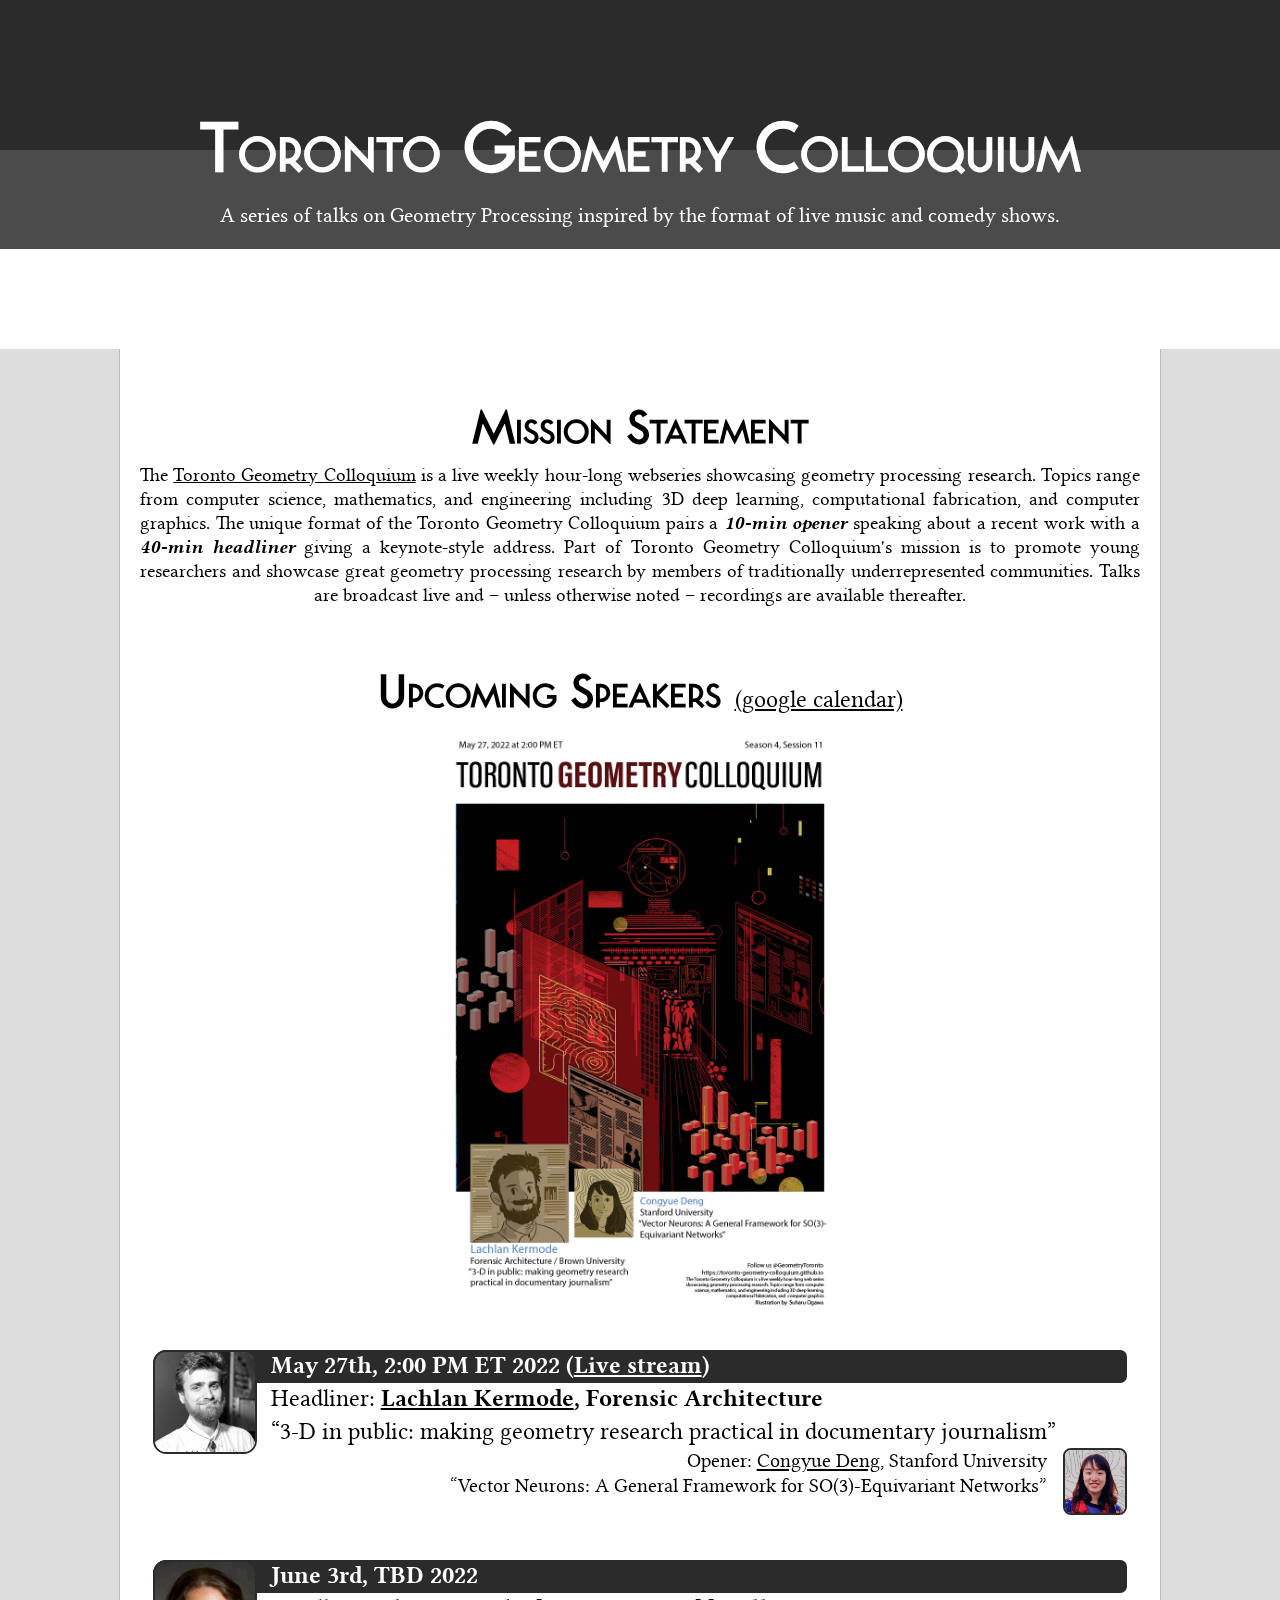
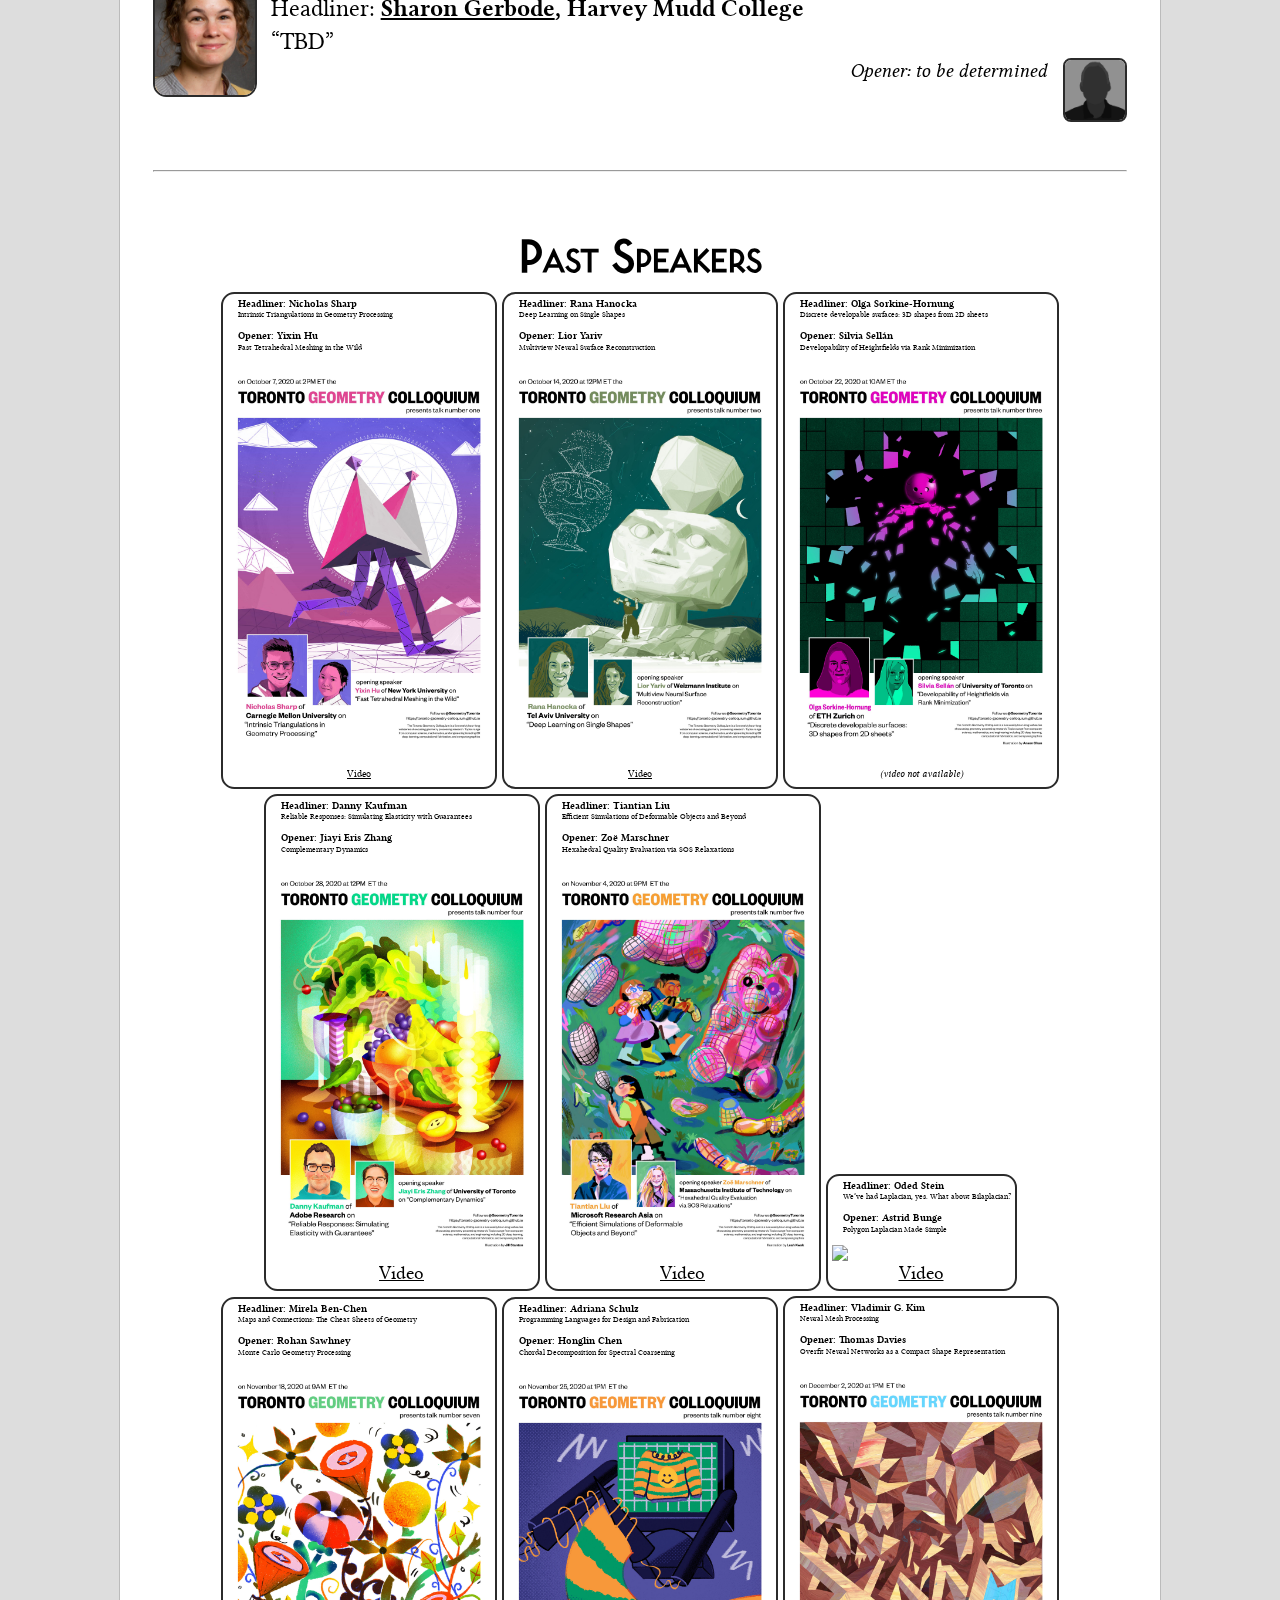
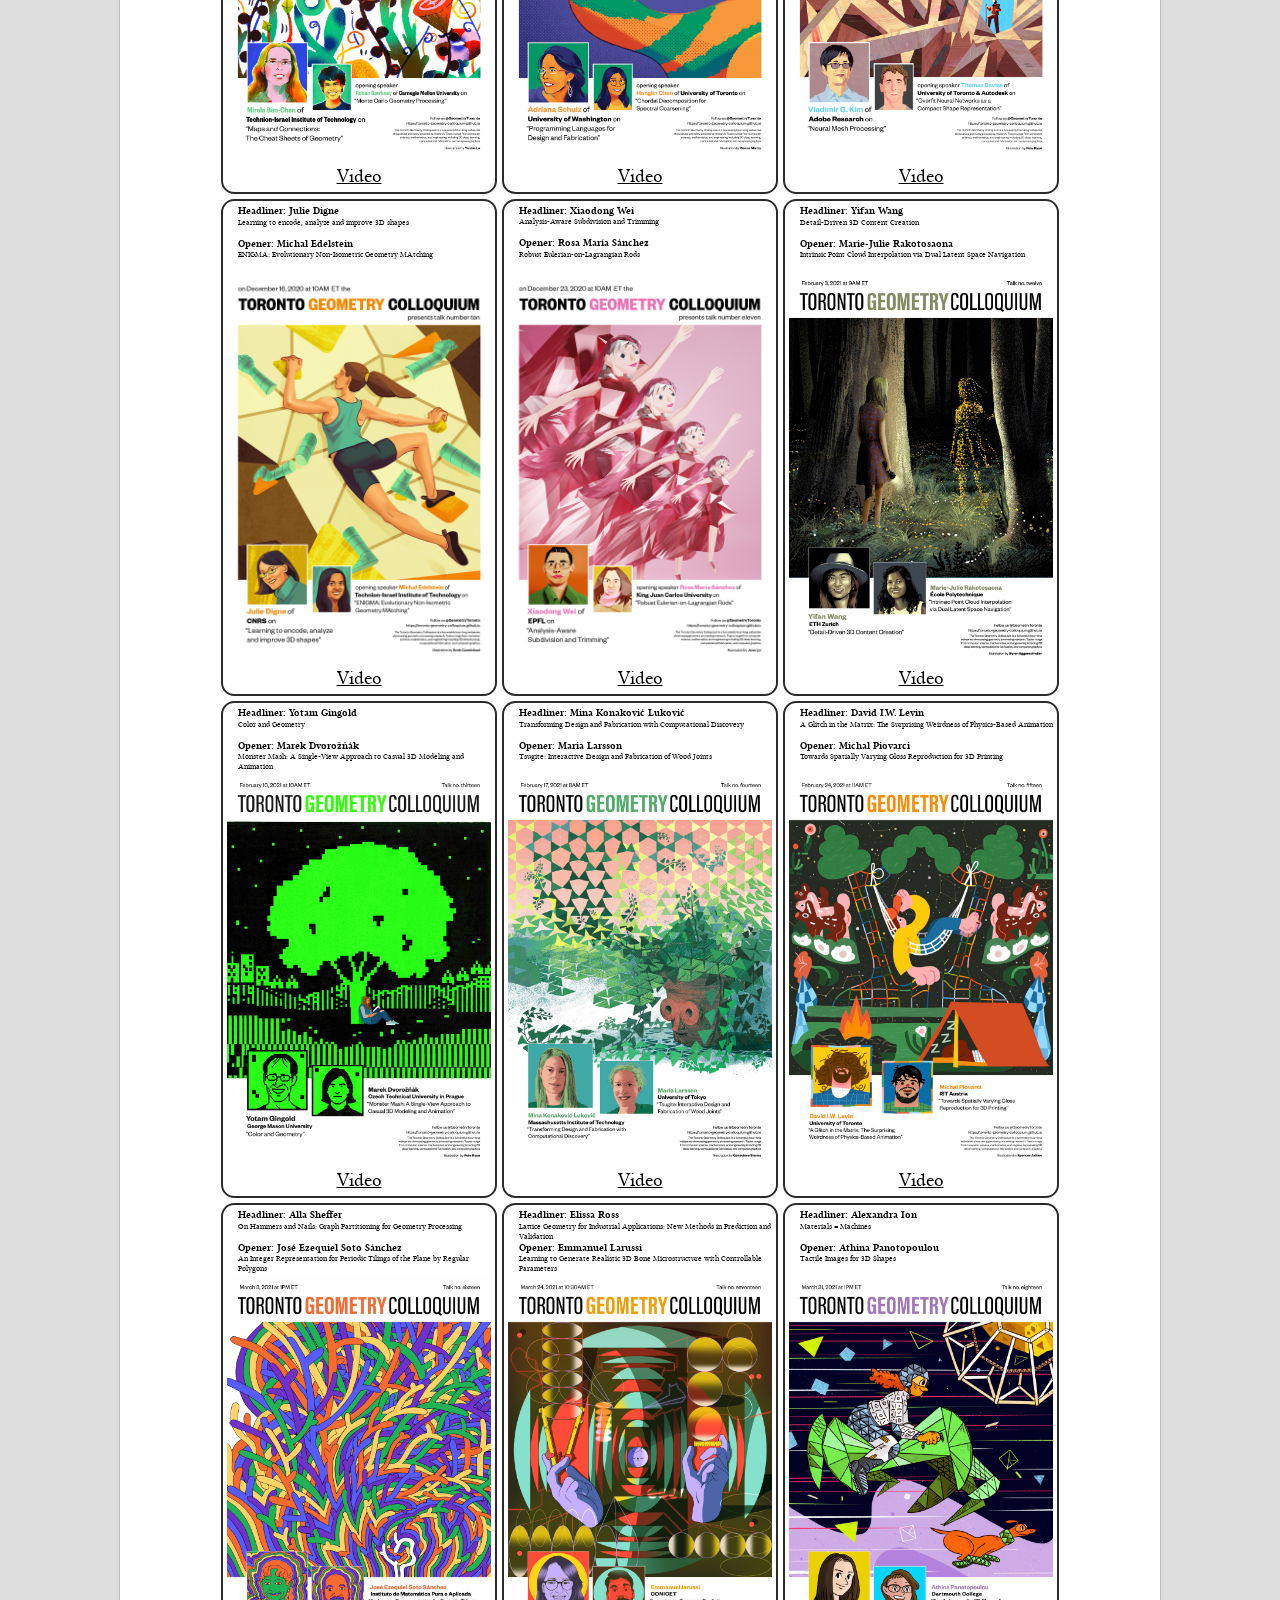
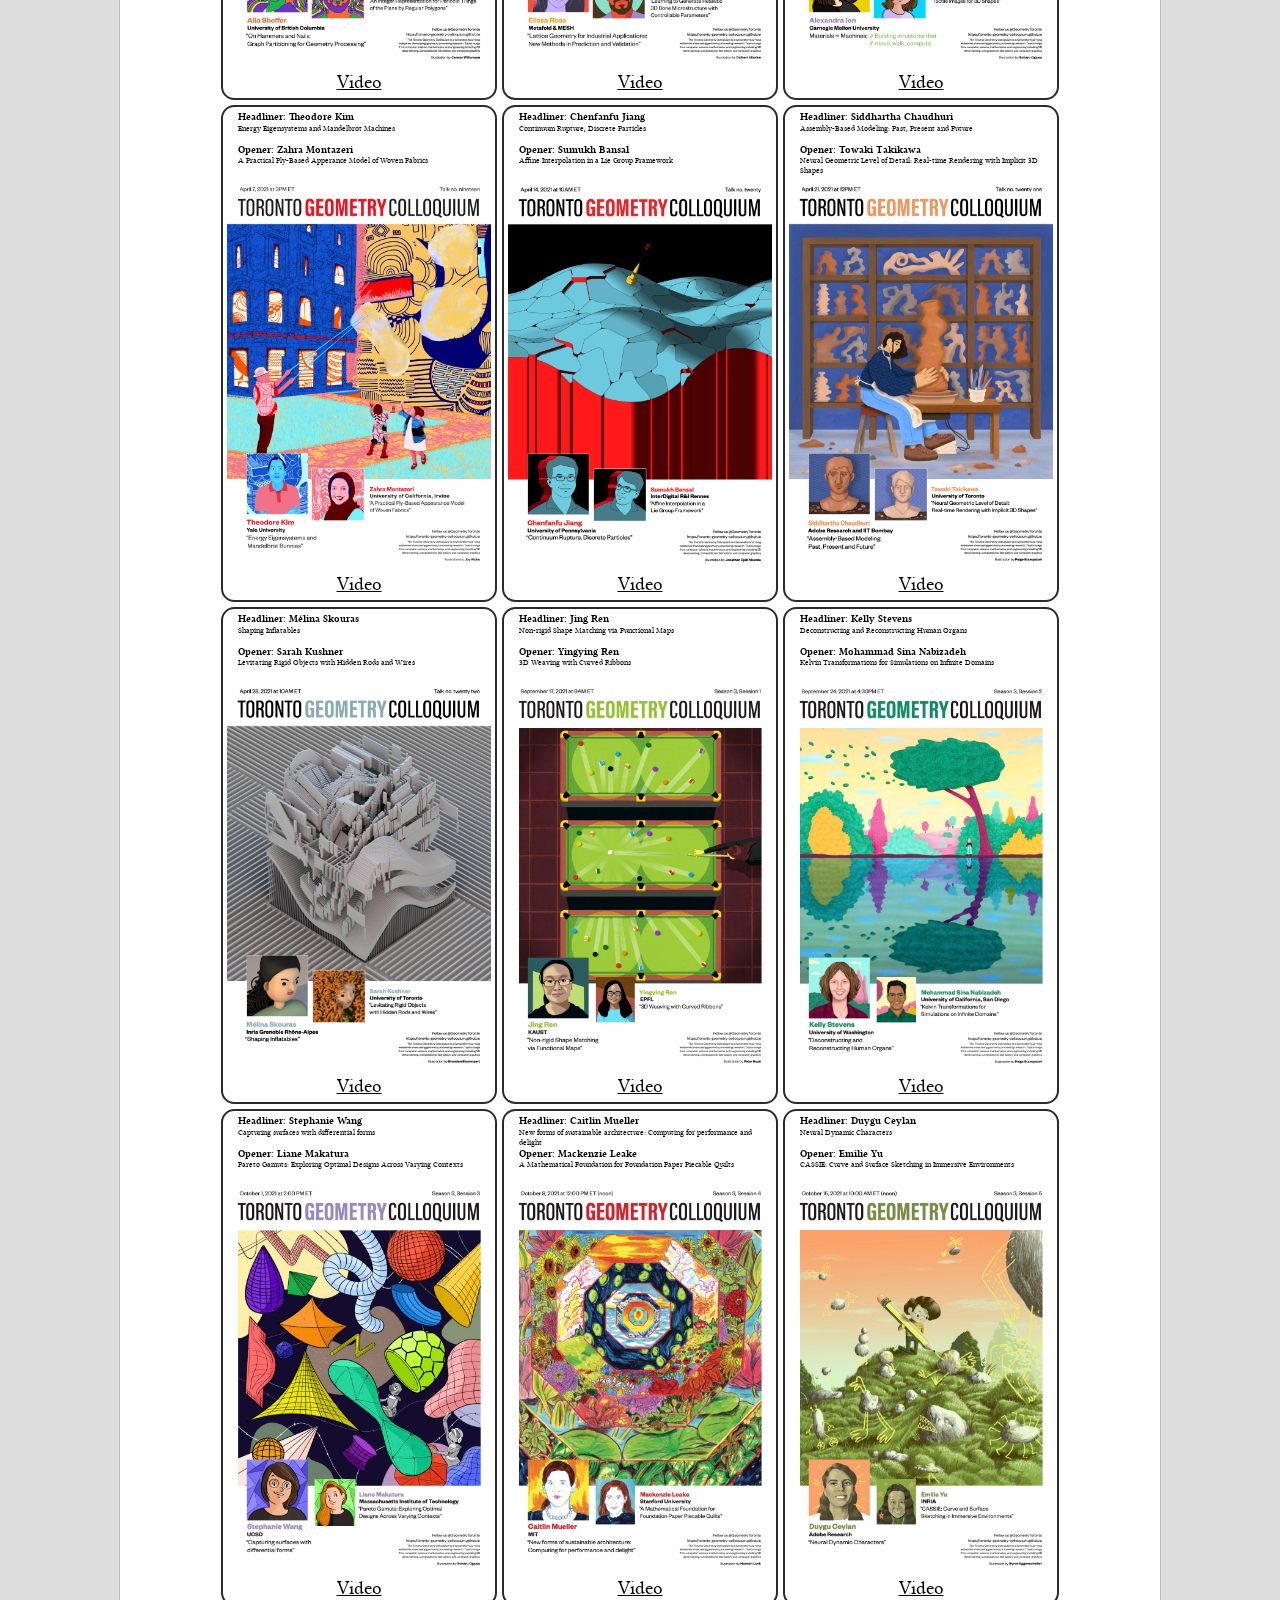
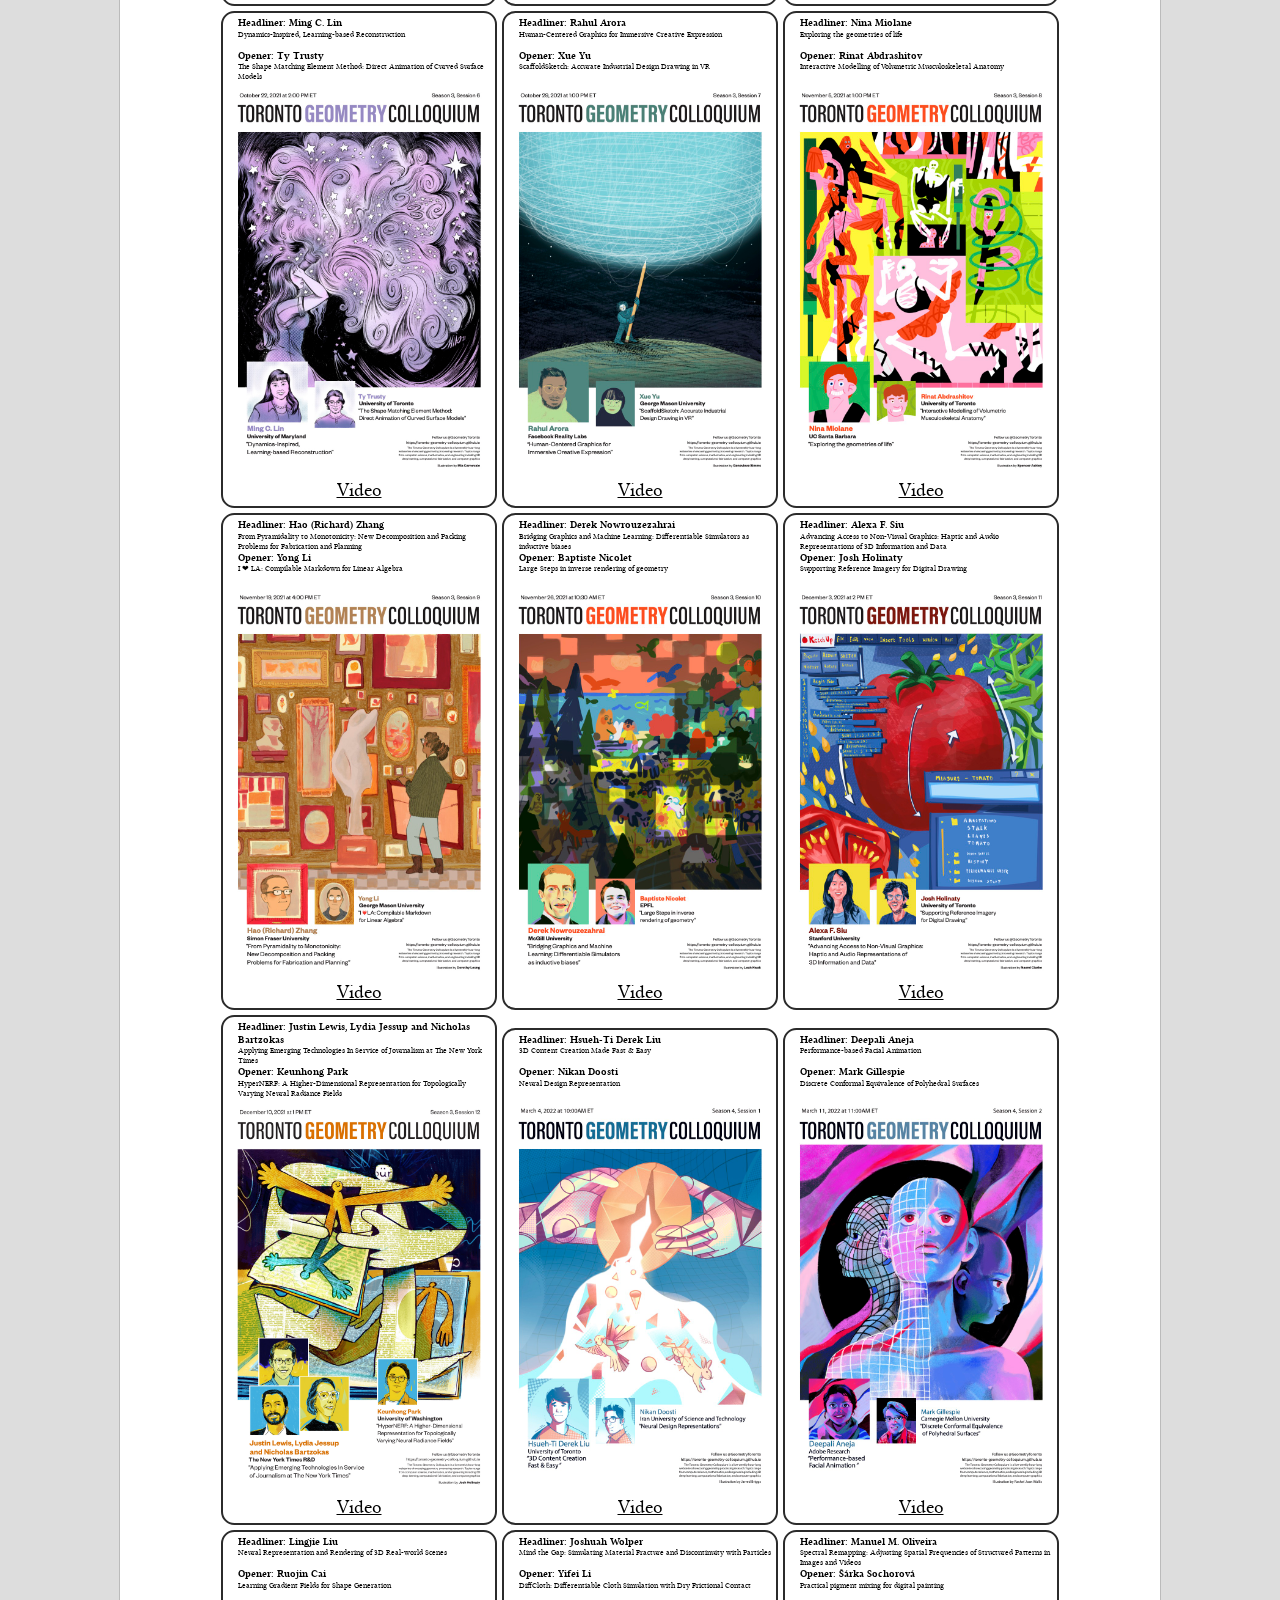
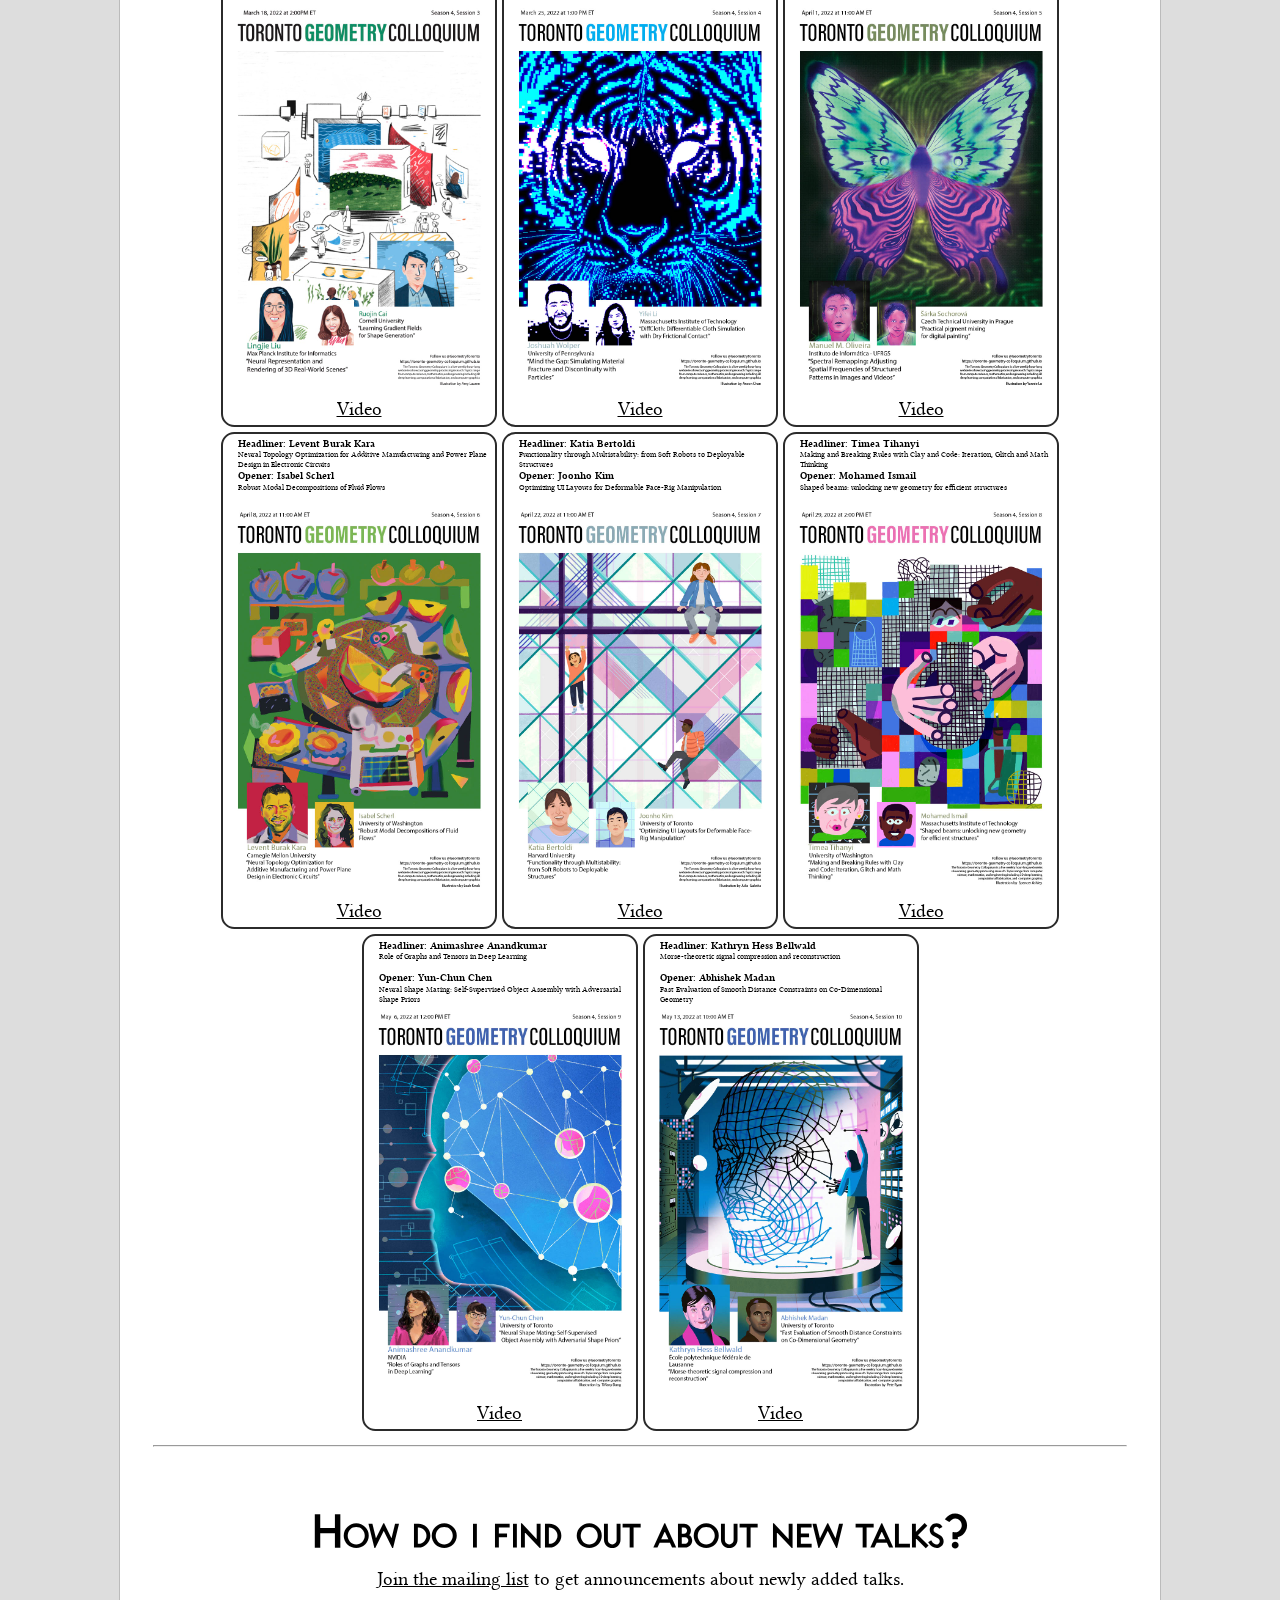
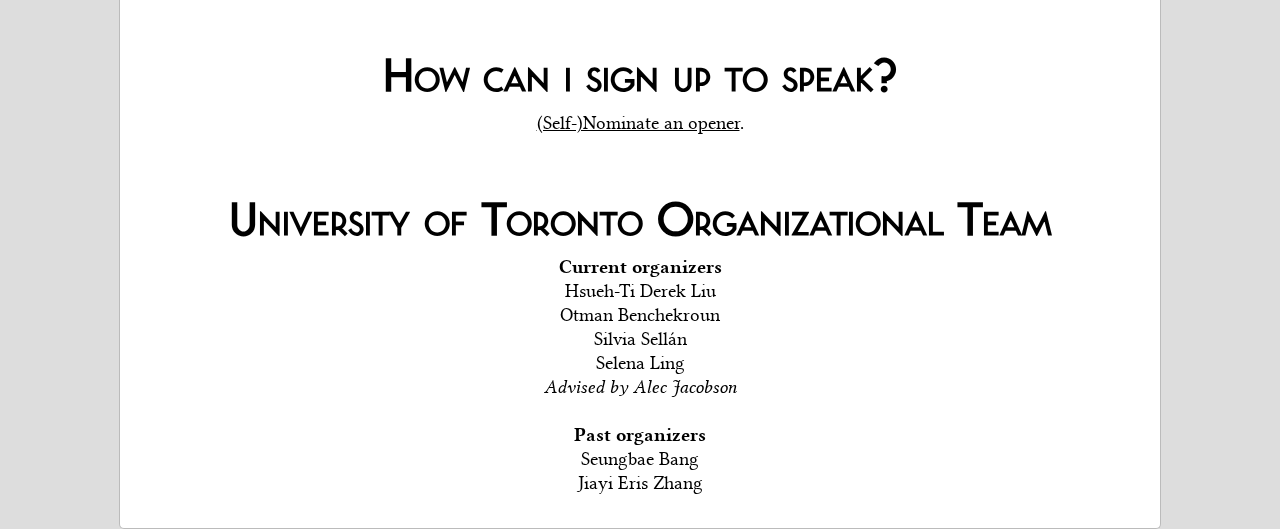
==== commit 102dffc5: "remove "cancel this week"" ====
--- a/index.html
+++ b/index.html
@@ -64,7 +64,7 @@
         
           <!-- <li class="tbd"> <h3 class="cancel">April 15th, 2022, Holiday</h3> </li> -->
           <!-- <li class="tbd"> <h3 class="date">May 20, 2022</h3> </li> -->
-          <li class="tbd"> <h3 class="cancel">May 20, 2022, SIGGRAPH Asia</h3> </li>
+          <!-- <li class="tbd"> <h3 class="cancel">May 20, 2022, SIGGRAPH Asia</h3> </li> -->
           <!-- copy from here ... -->
           <li>
             <img class="headliner" src="./img/lachie.jpg">
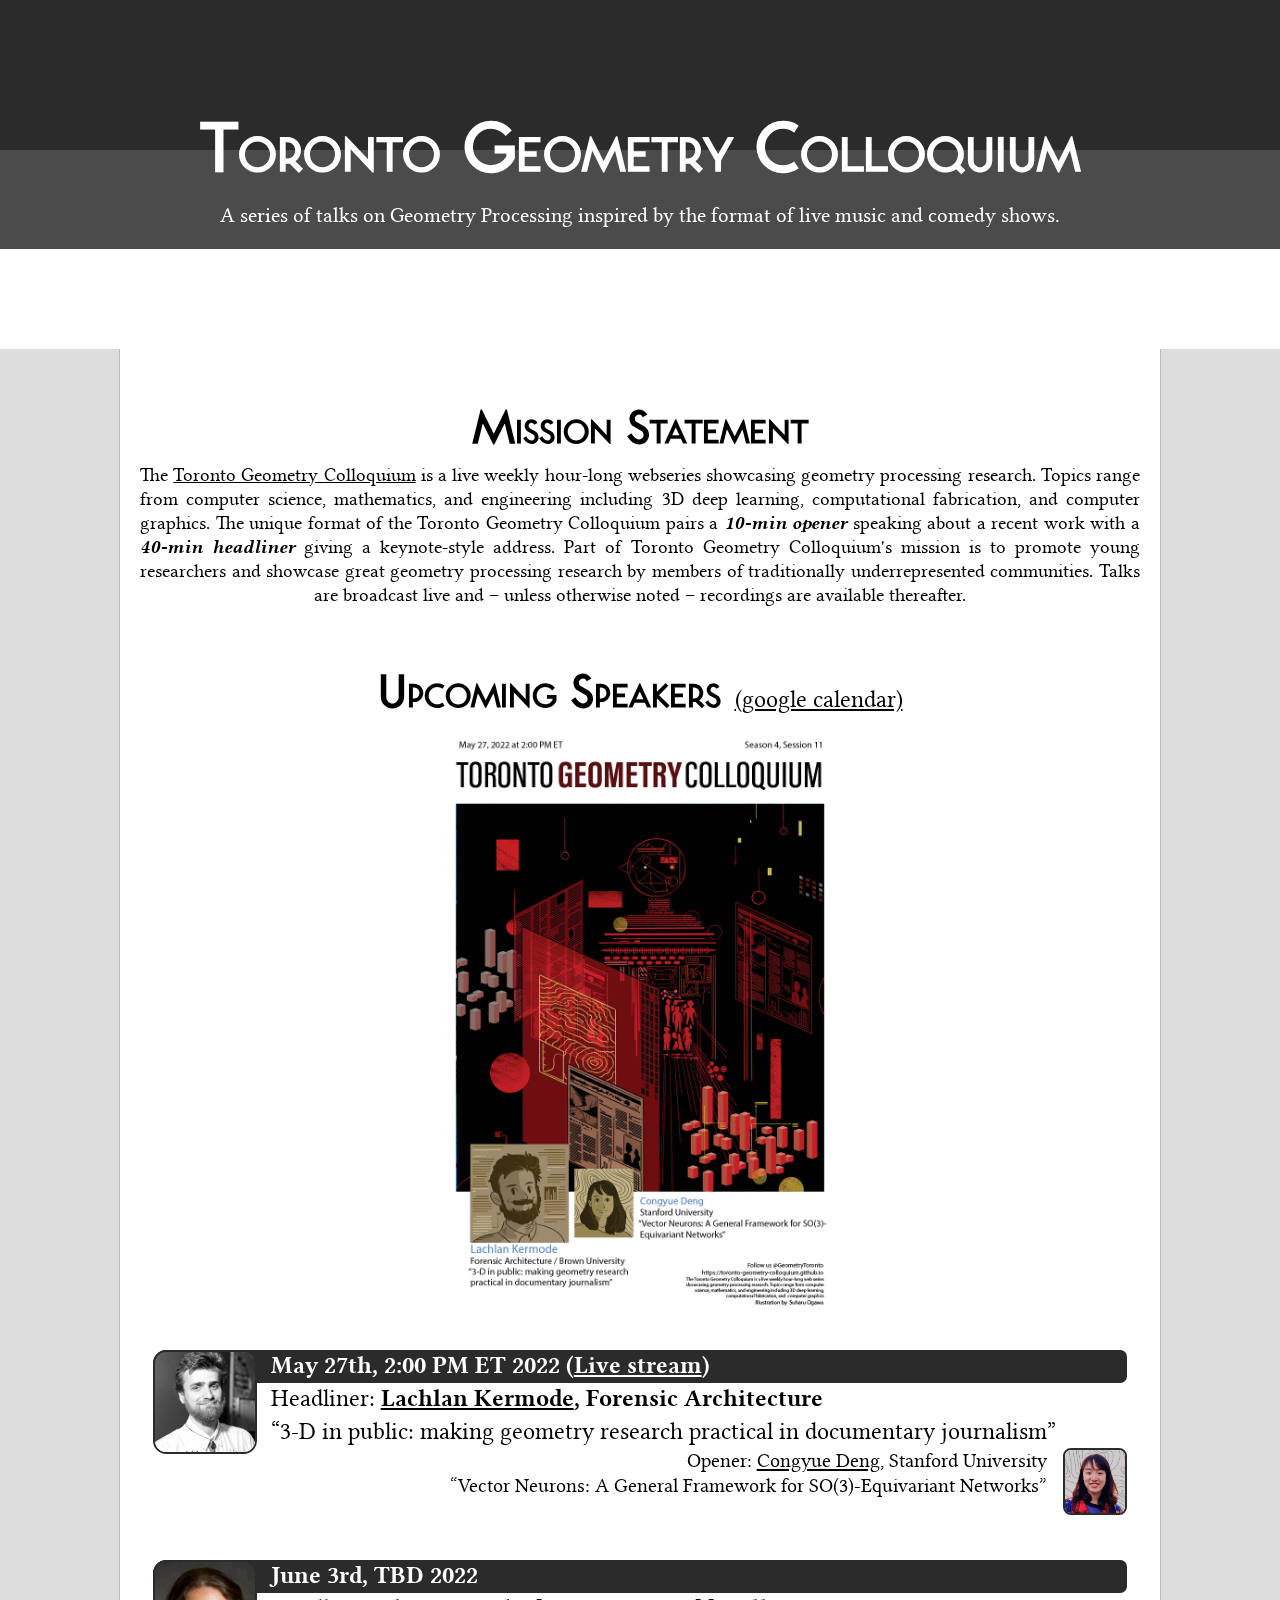
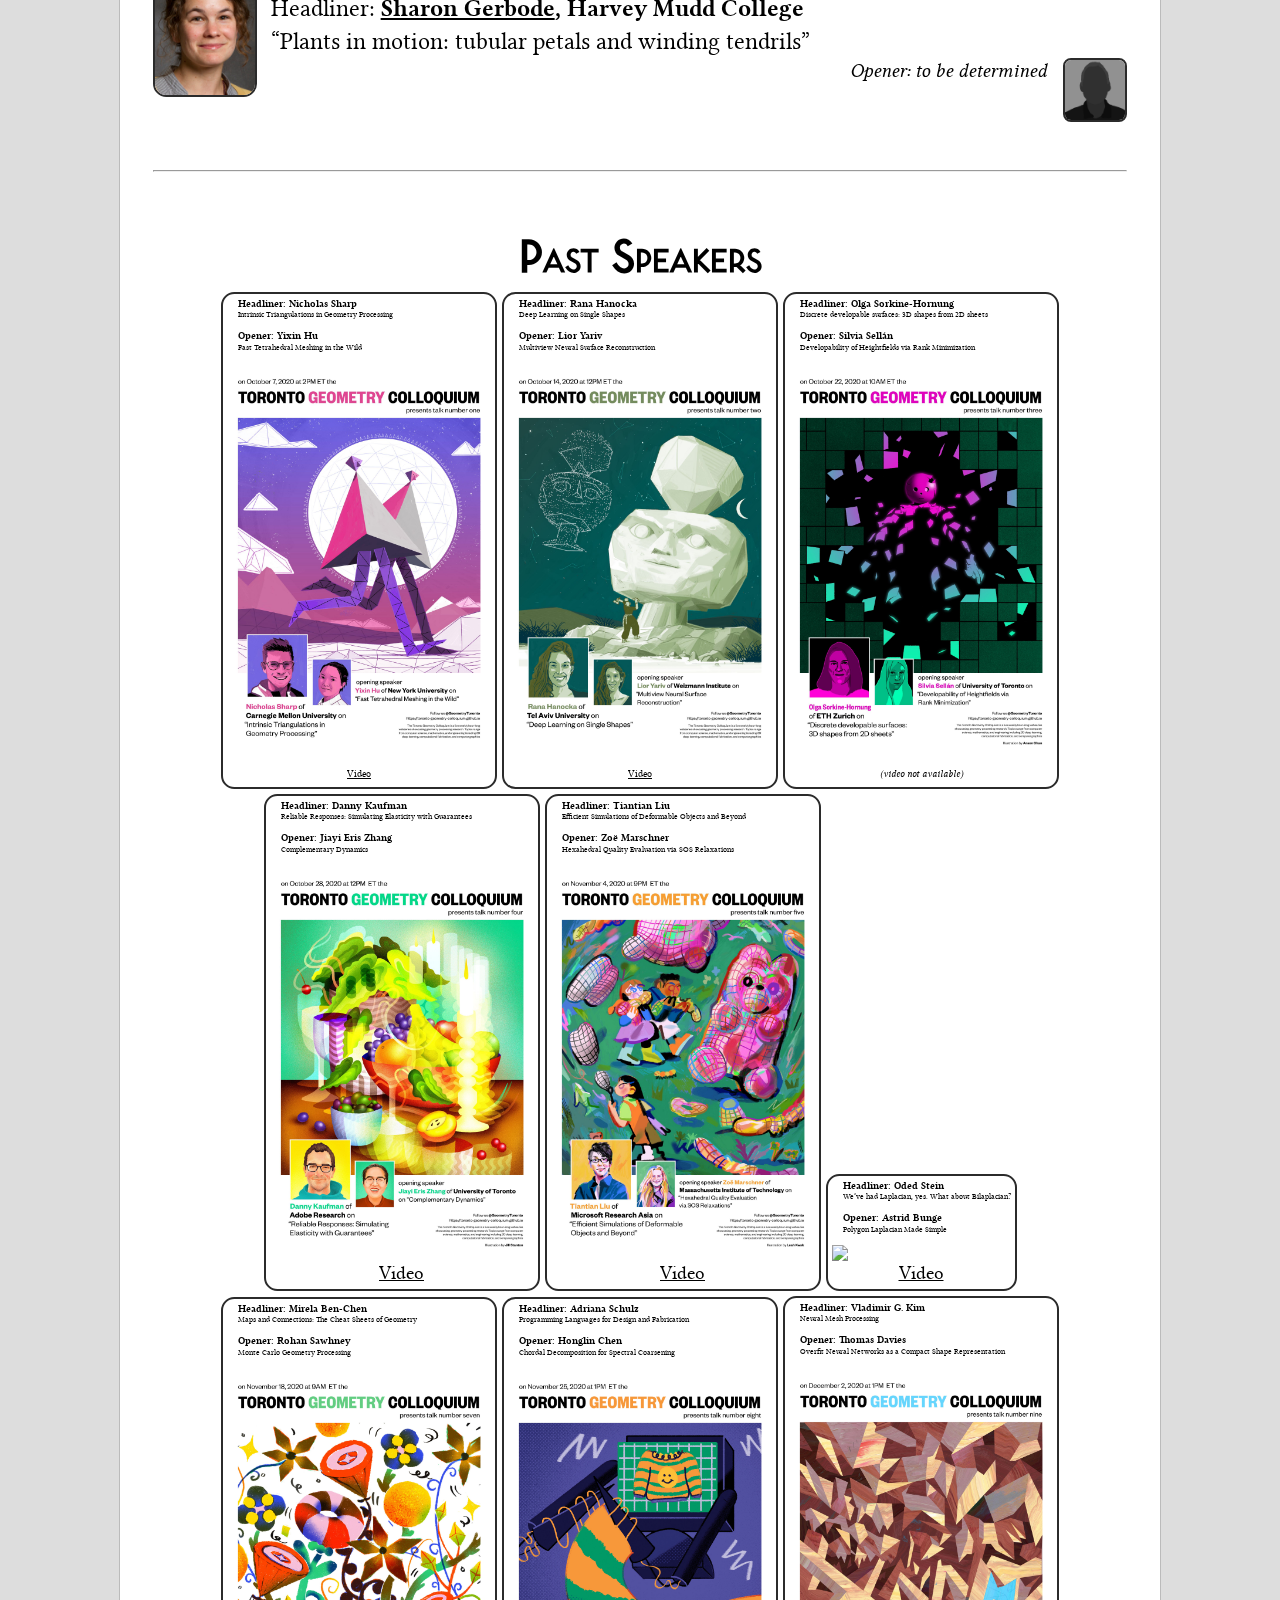
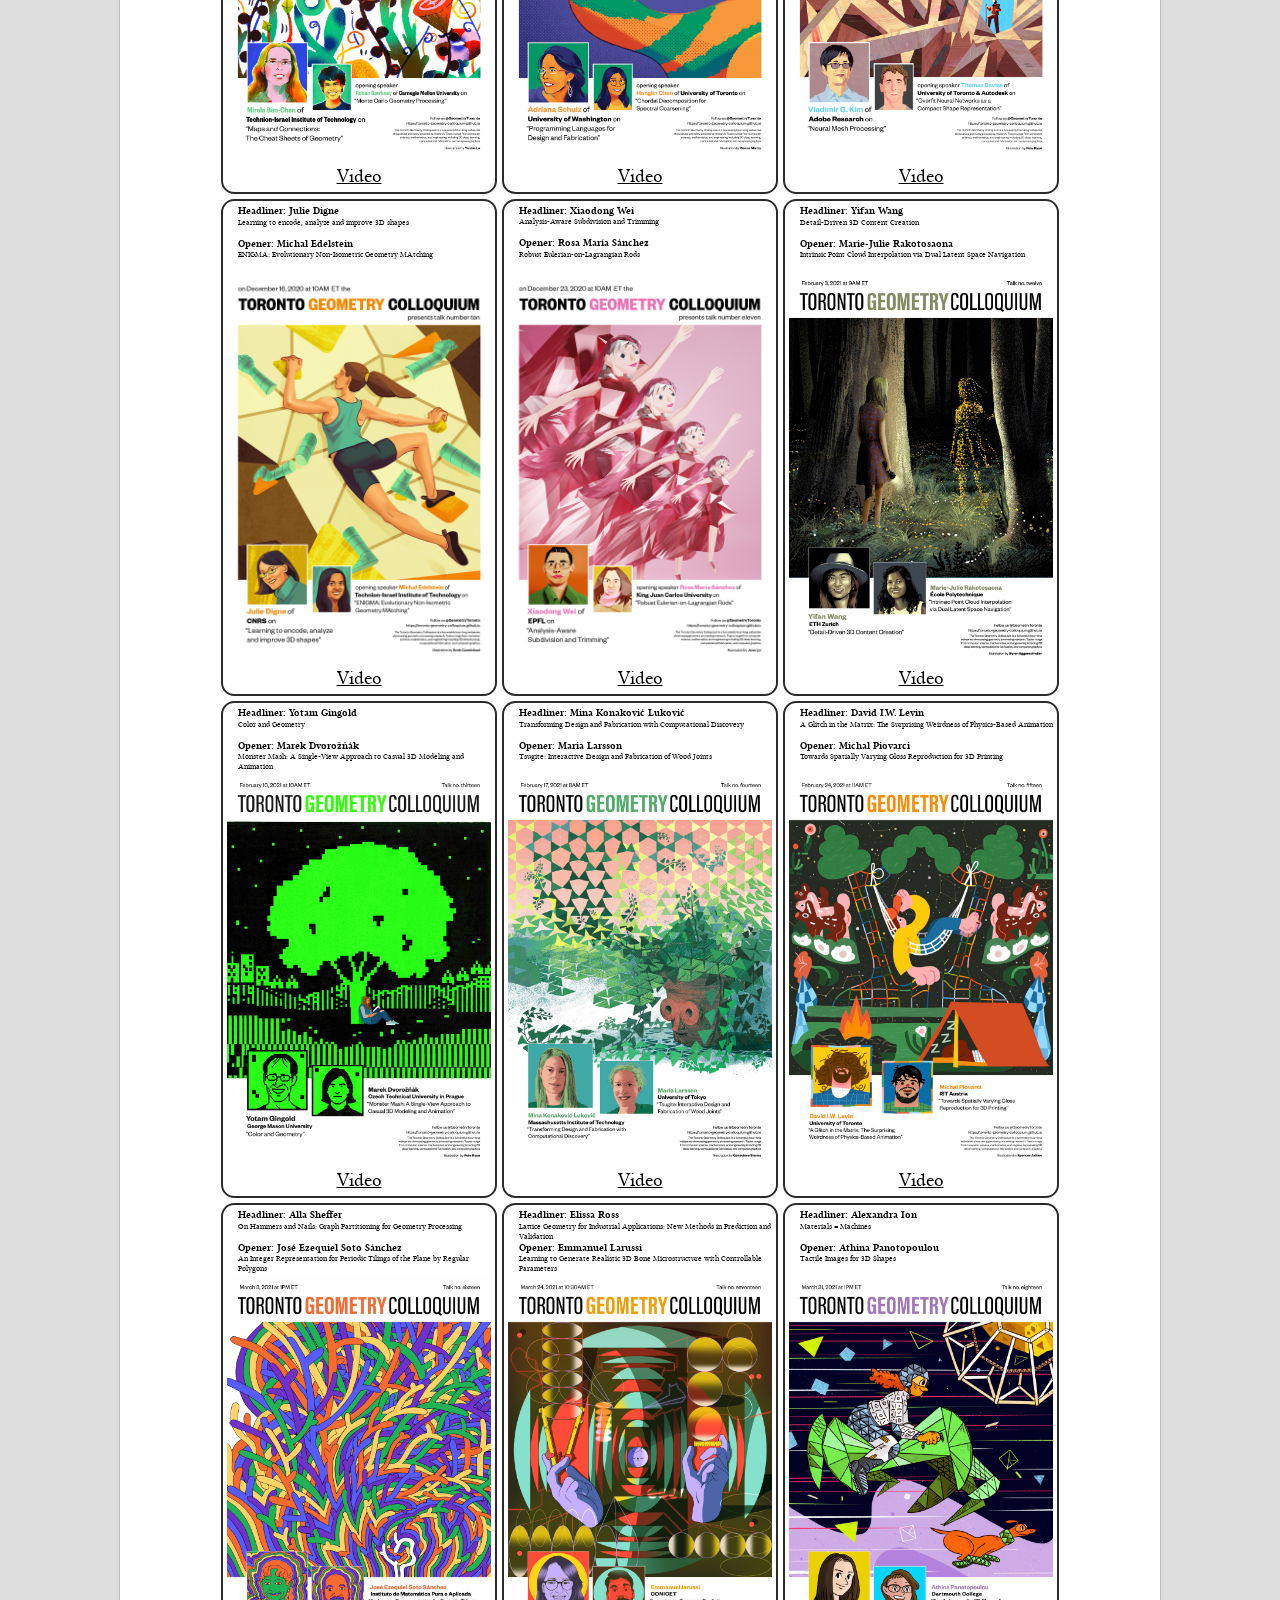
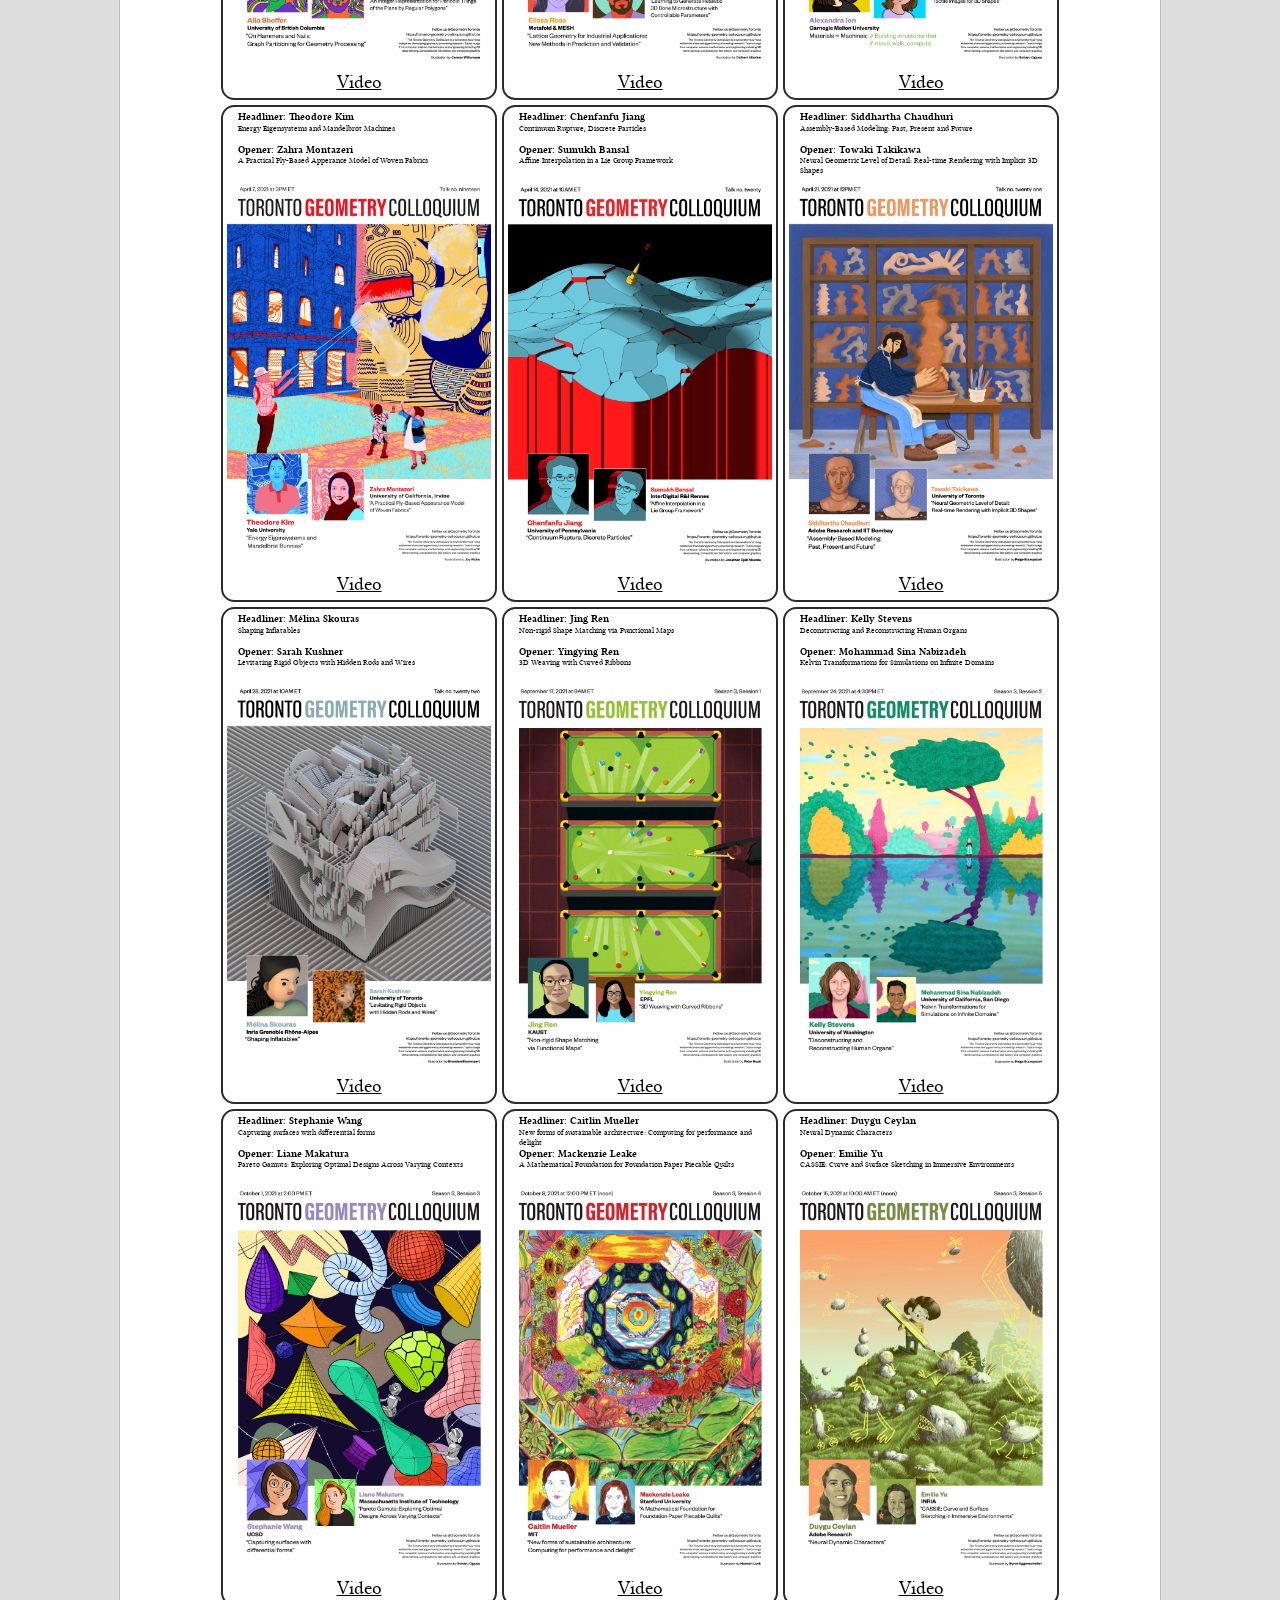
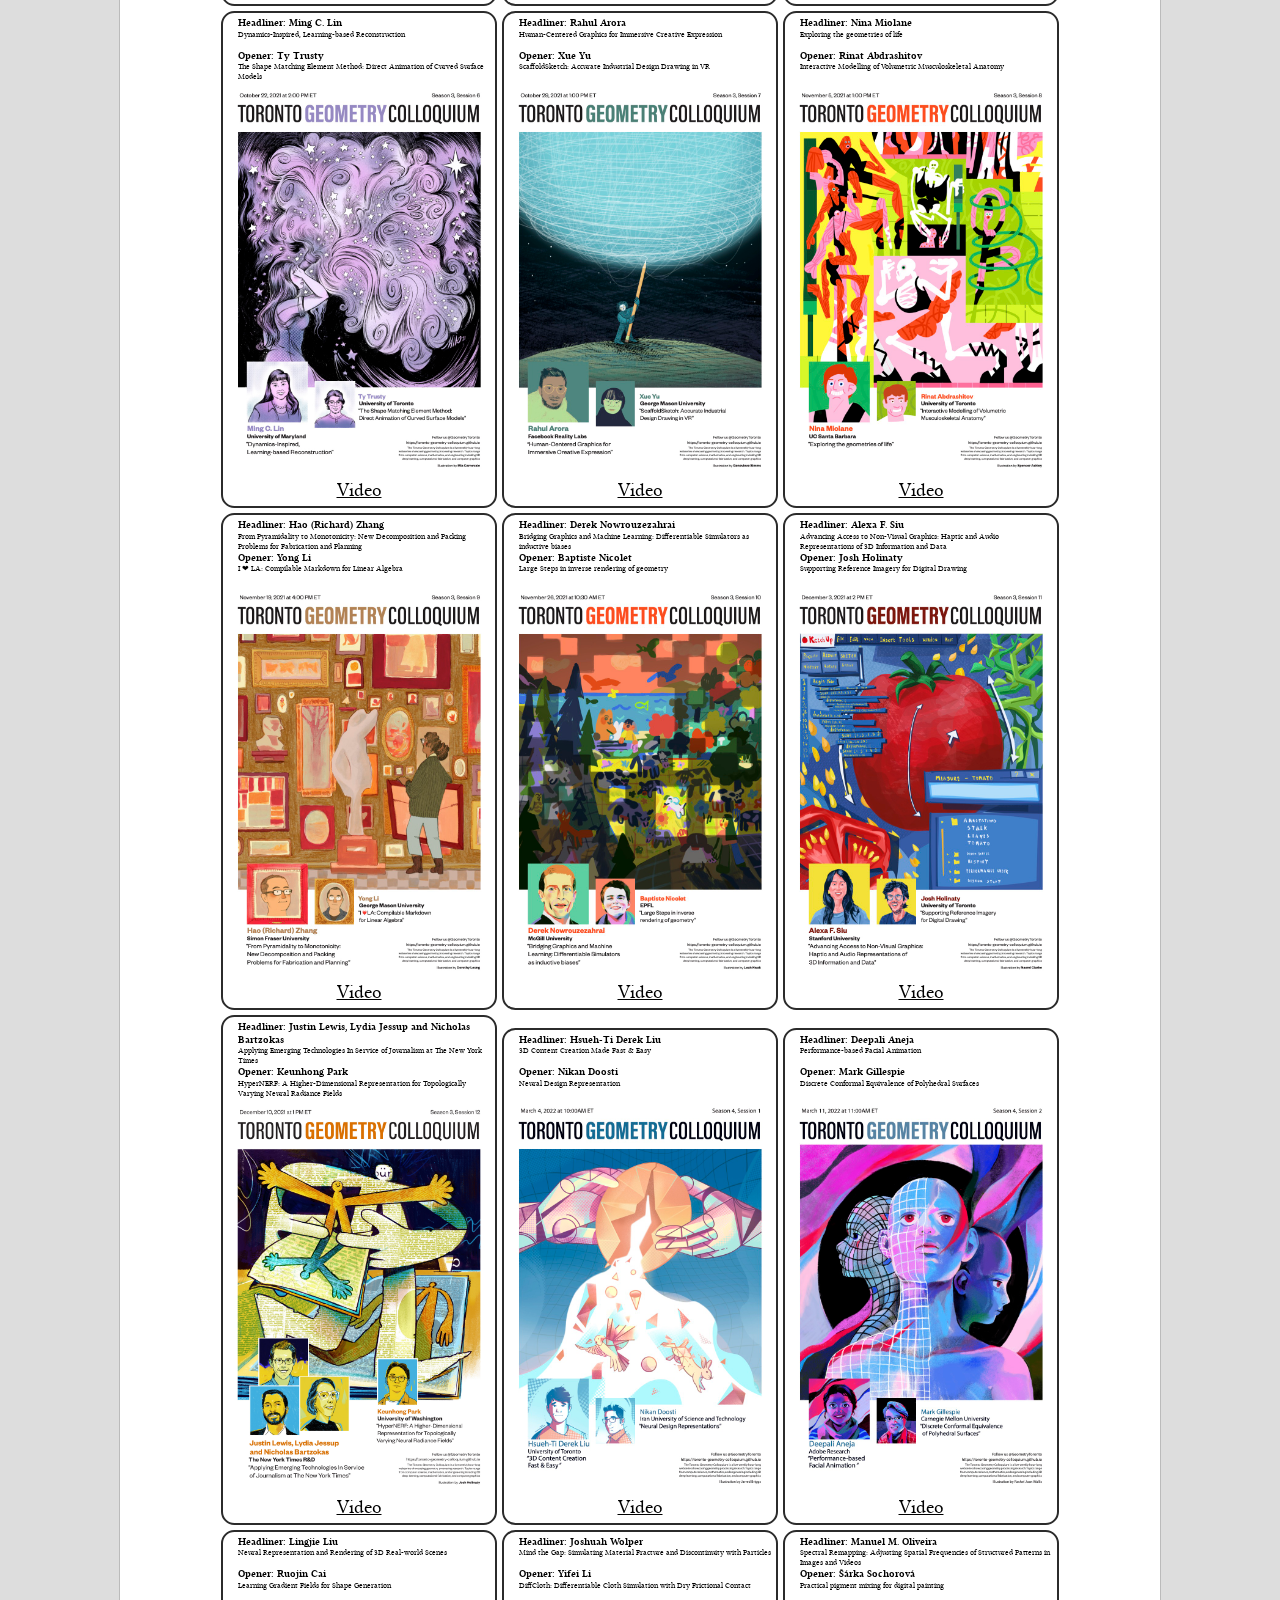
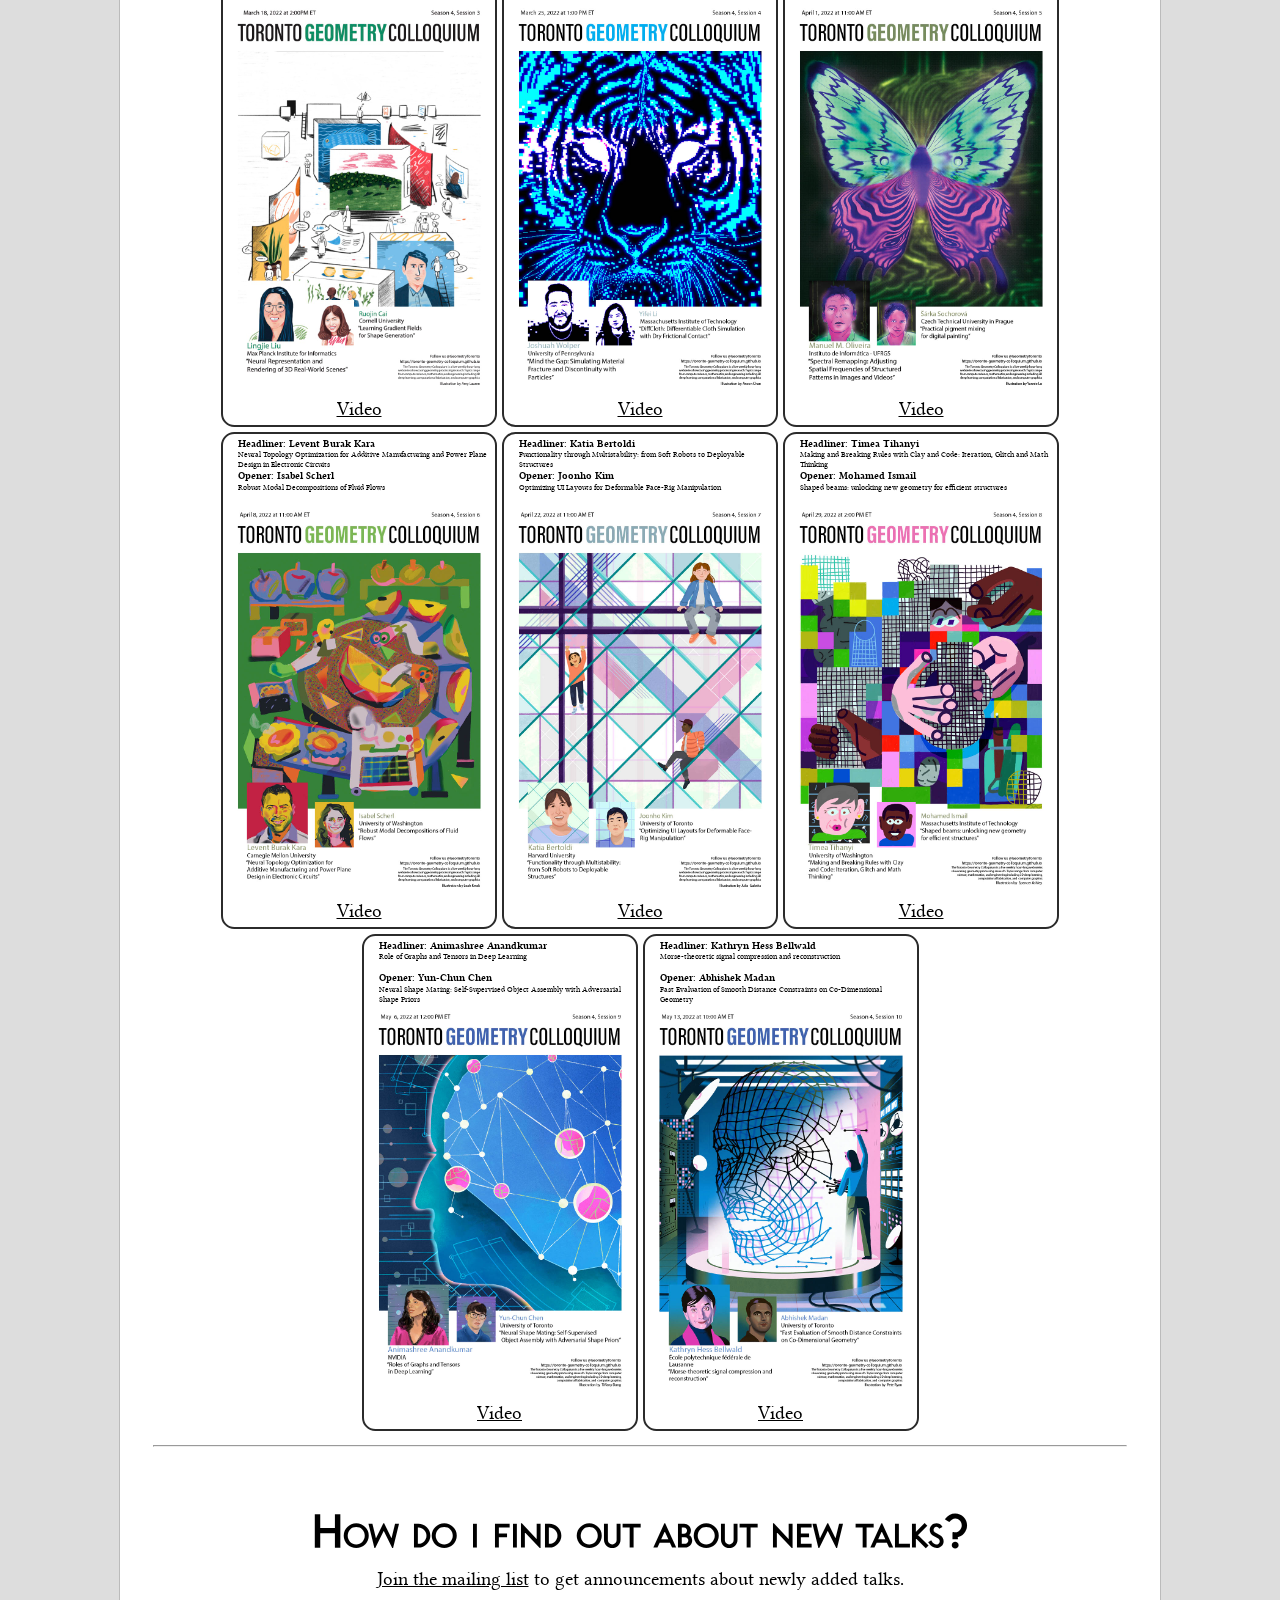
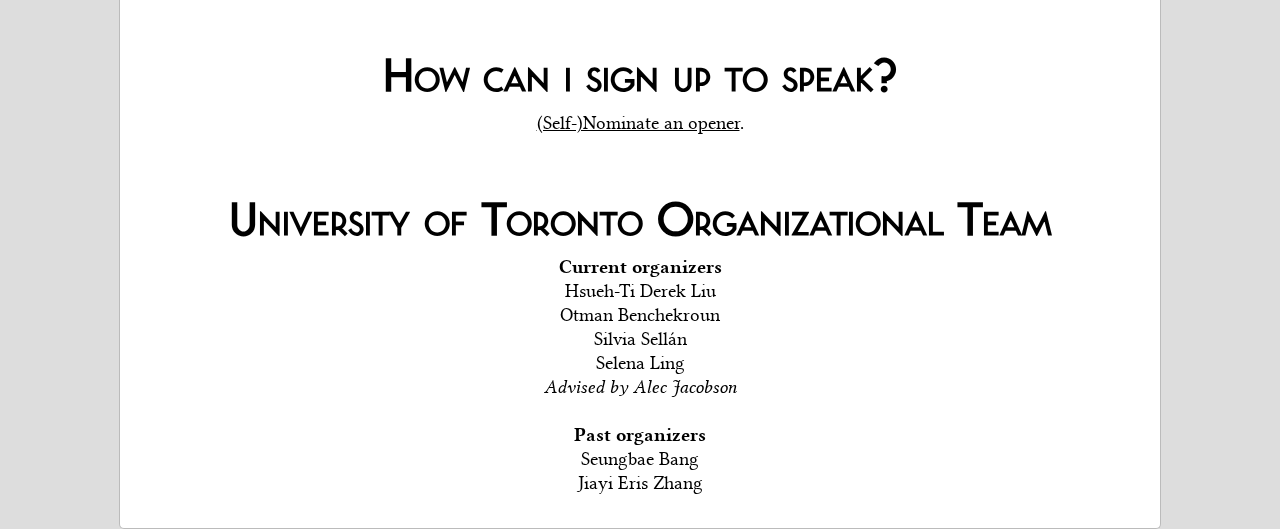
==== commit 0387a808: "add sharon title" ====
--- a/index.html
+++ b/index.html
@@ -92,7 +92,7 @@
             <h3 class="headlinername">
               <a href="https://physics.hmc.edu/faculty/gerbode/">Sharon Gerbode</a>, Harvey Mudd College
             </h3>
-            <h3 class="headlinertitle">TBD</h3>
+            <h3 class="headlinertitle">Plants in motion: tubular petals and winding tendrils</h3>
             </h3>
             <div class="openerbox">
               <img class="opener" src="./img/silhouette-03.jpg">
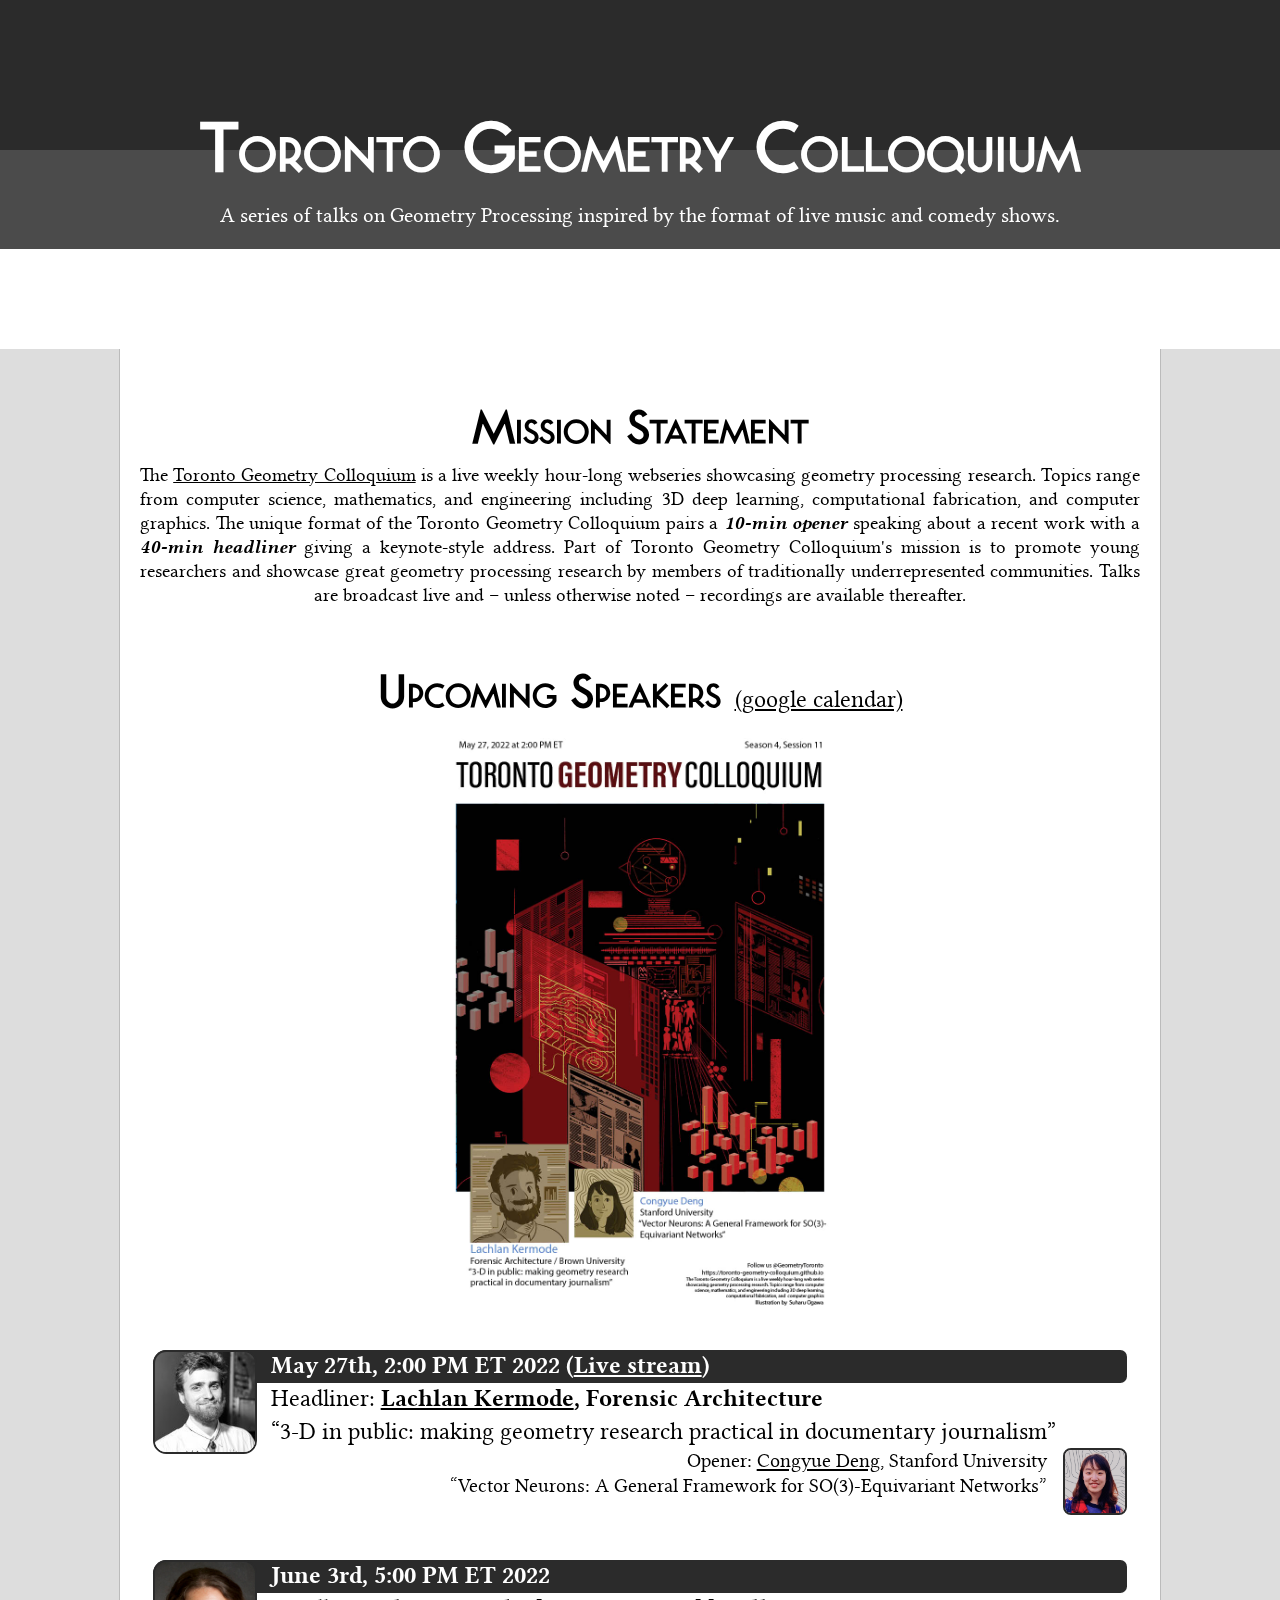
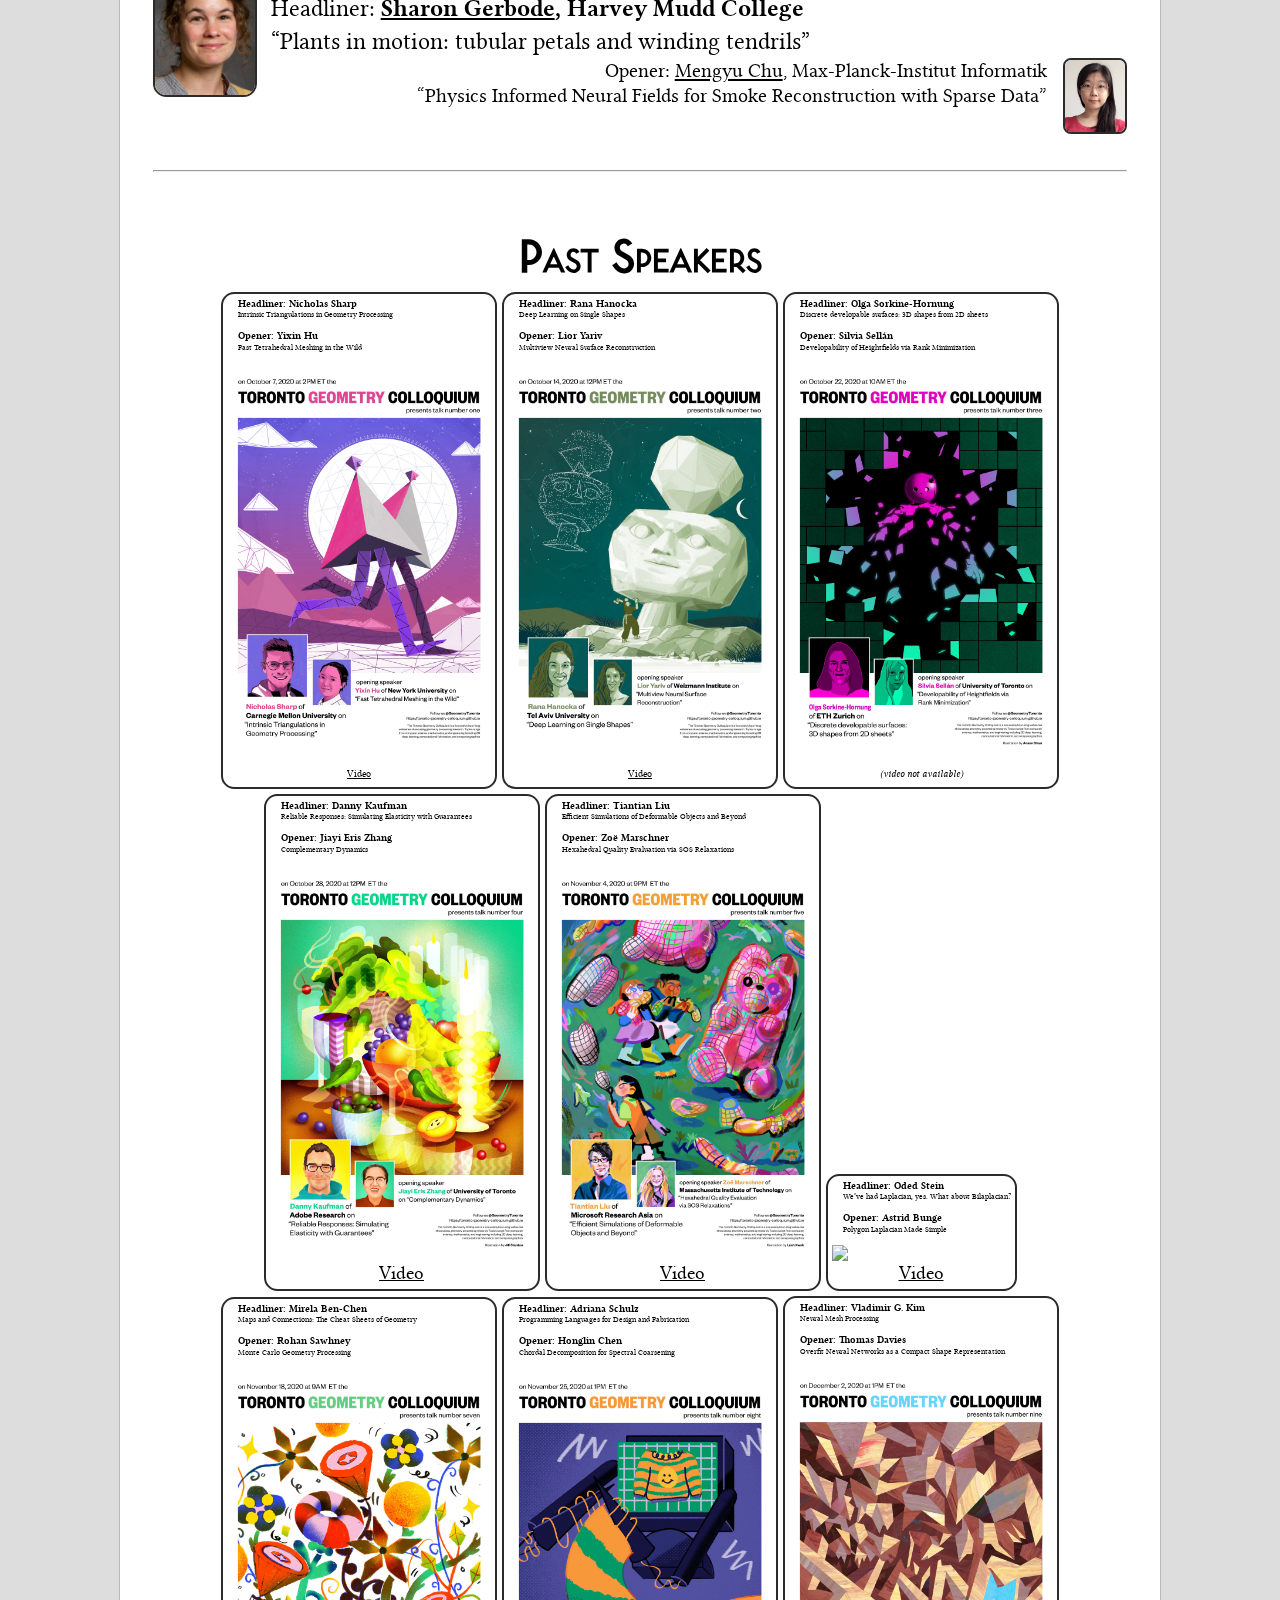
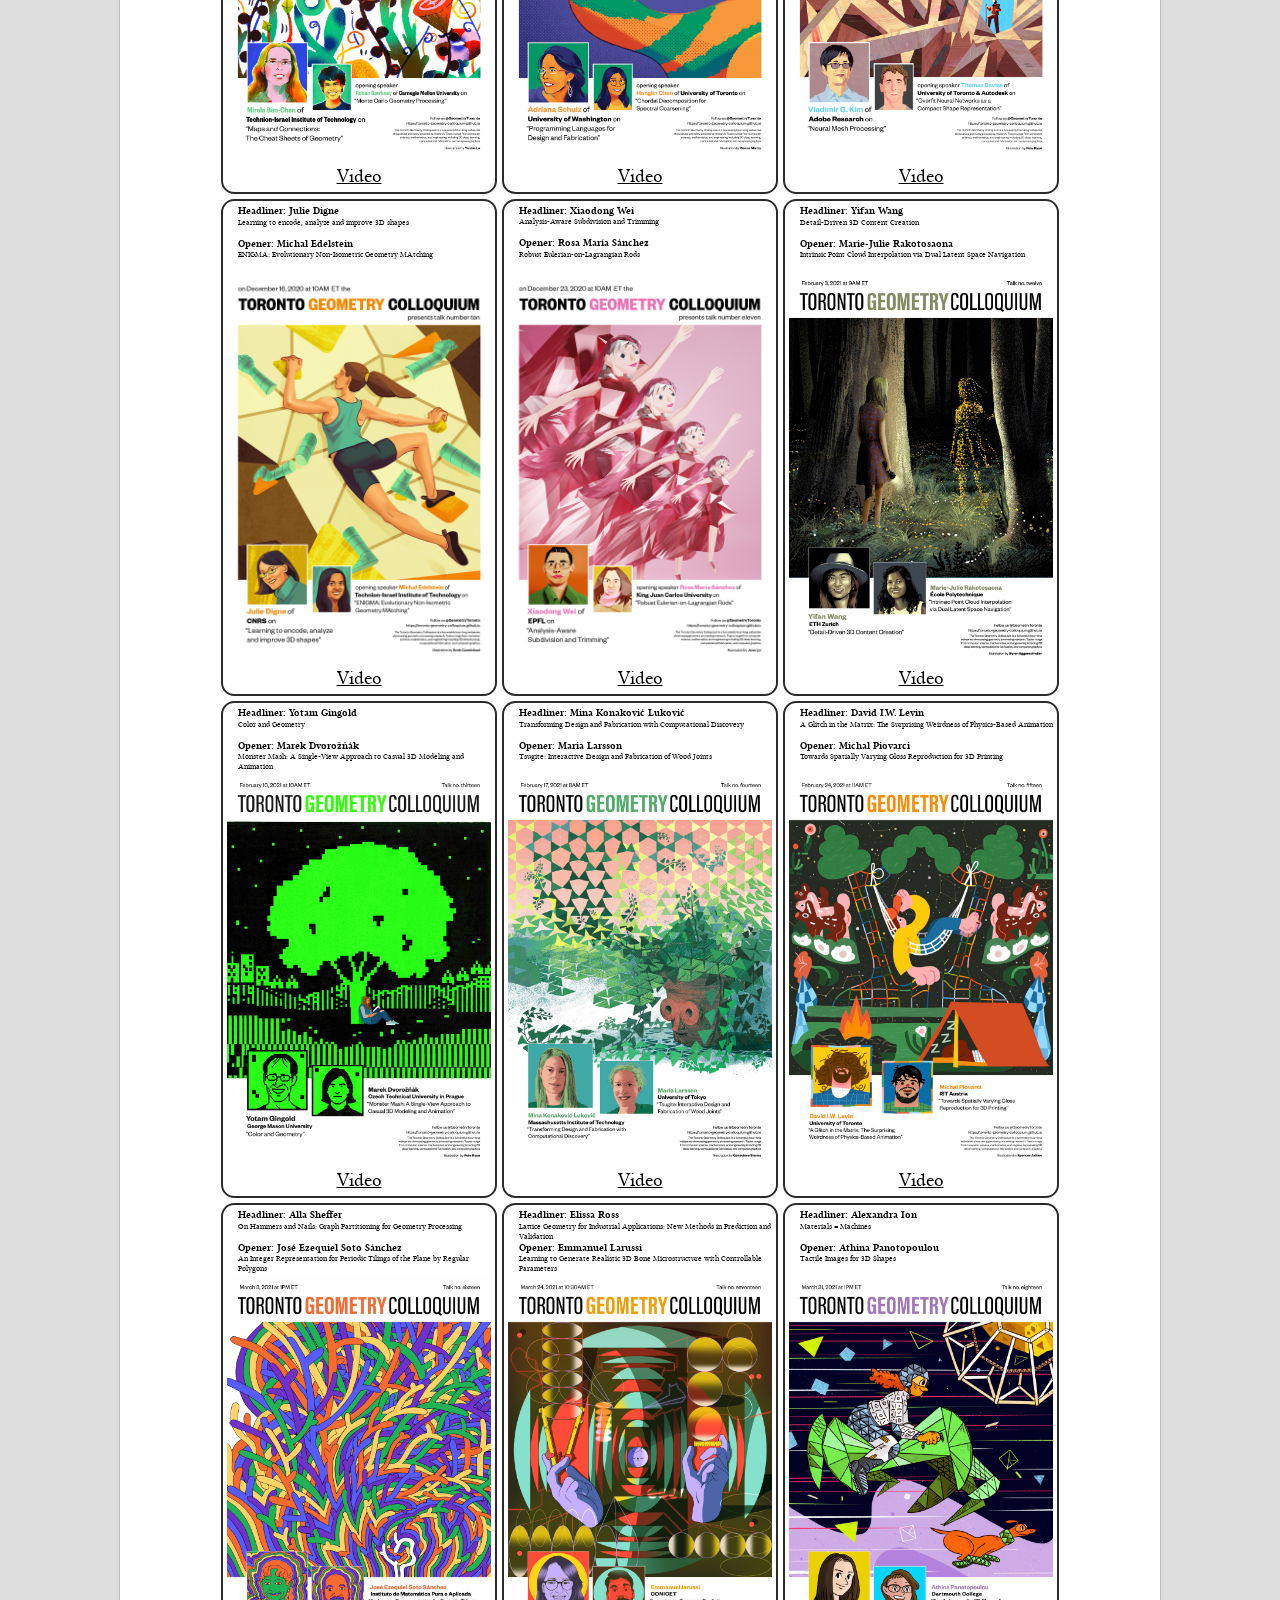
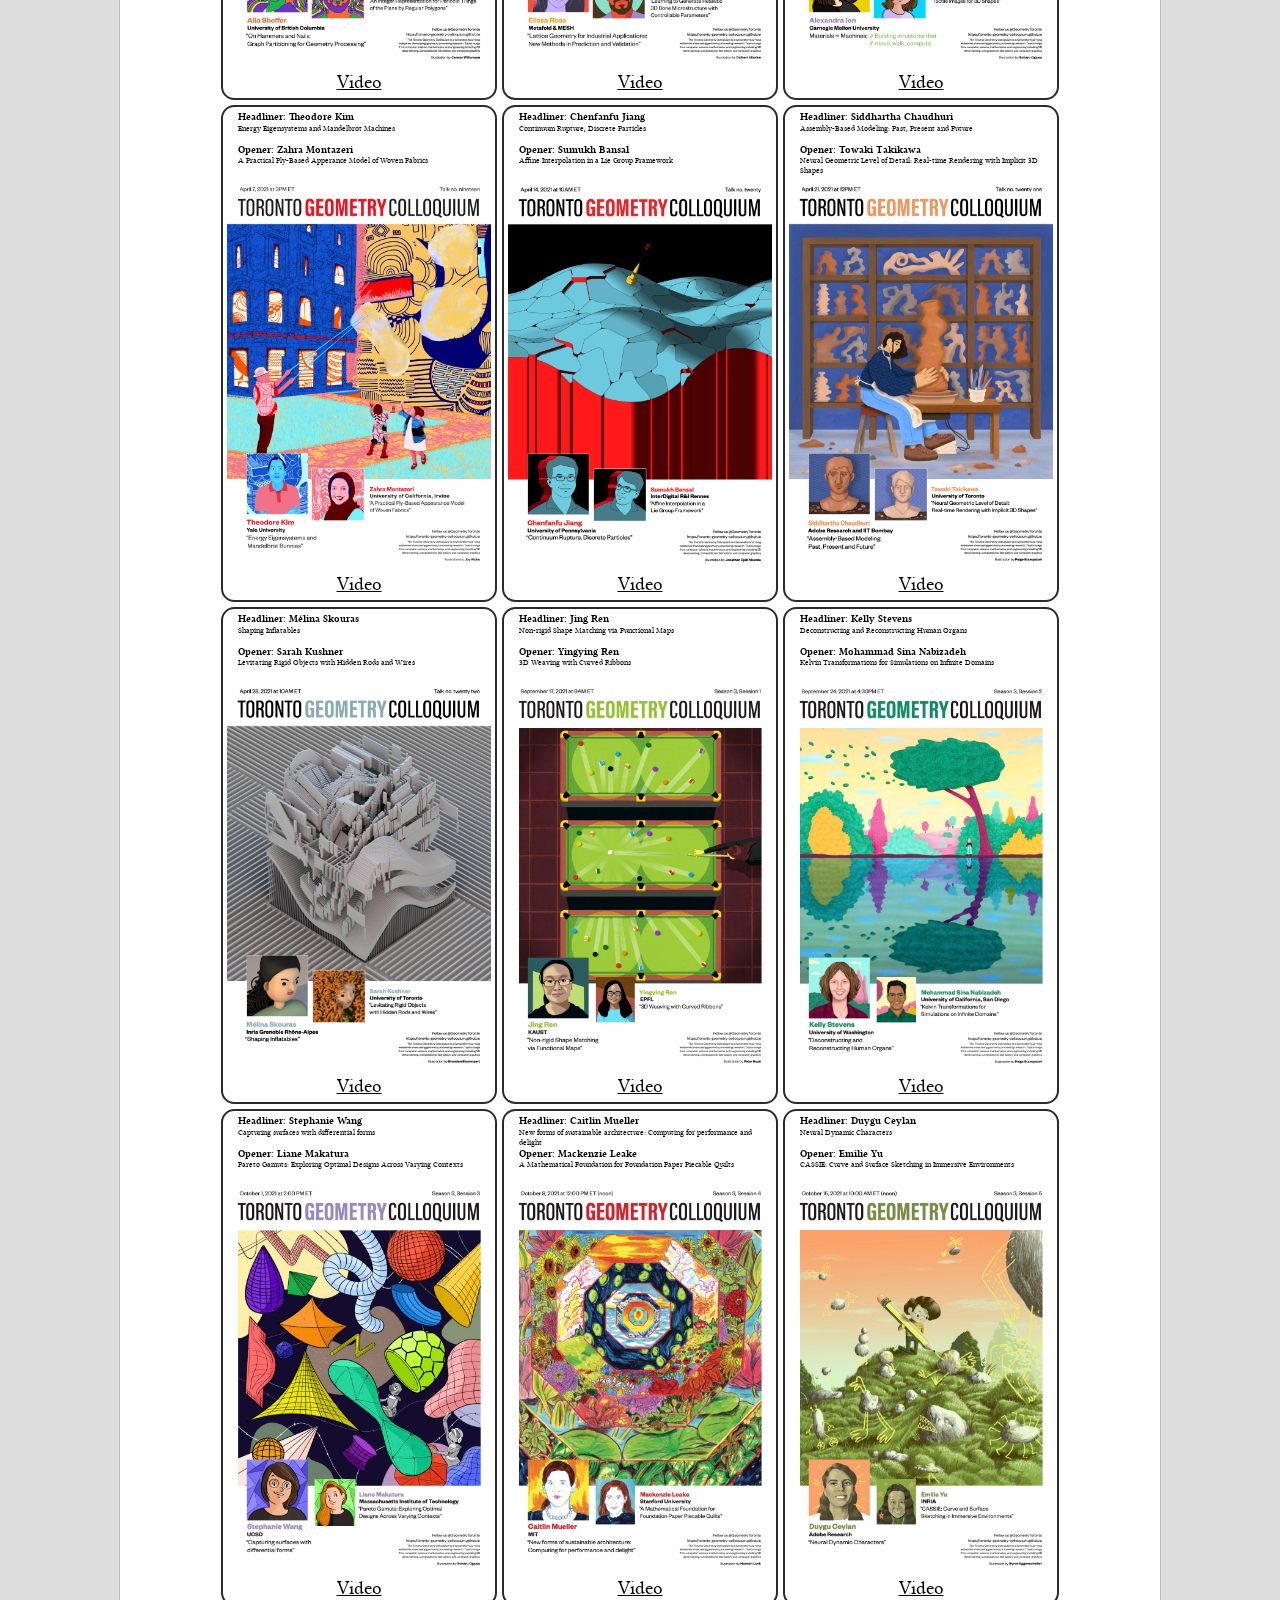
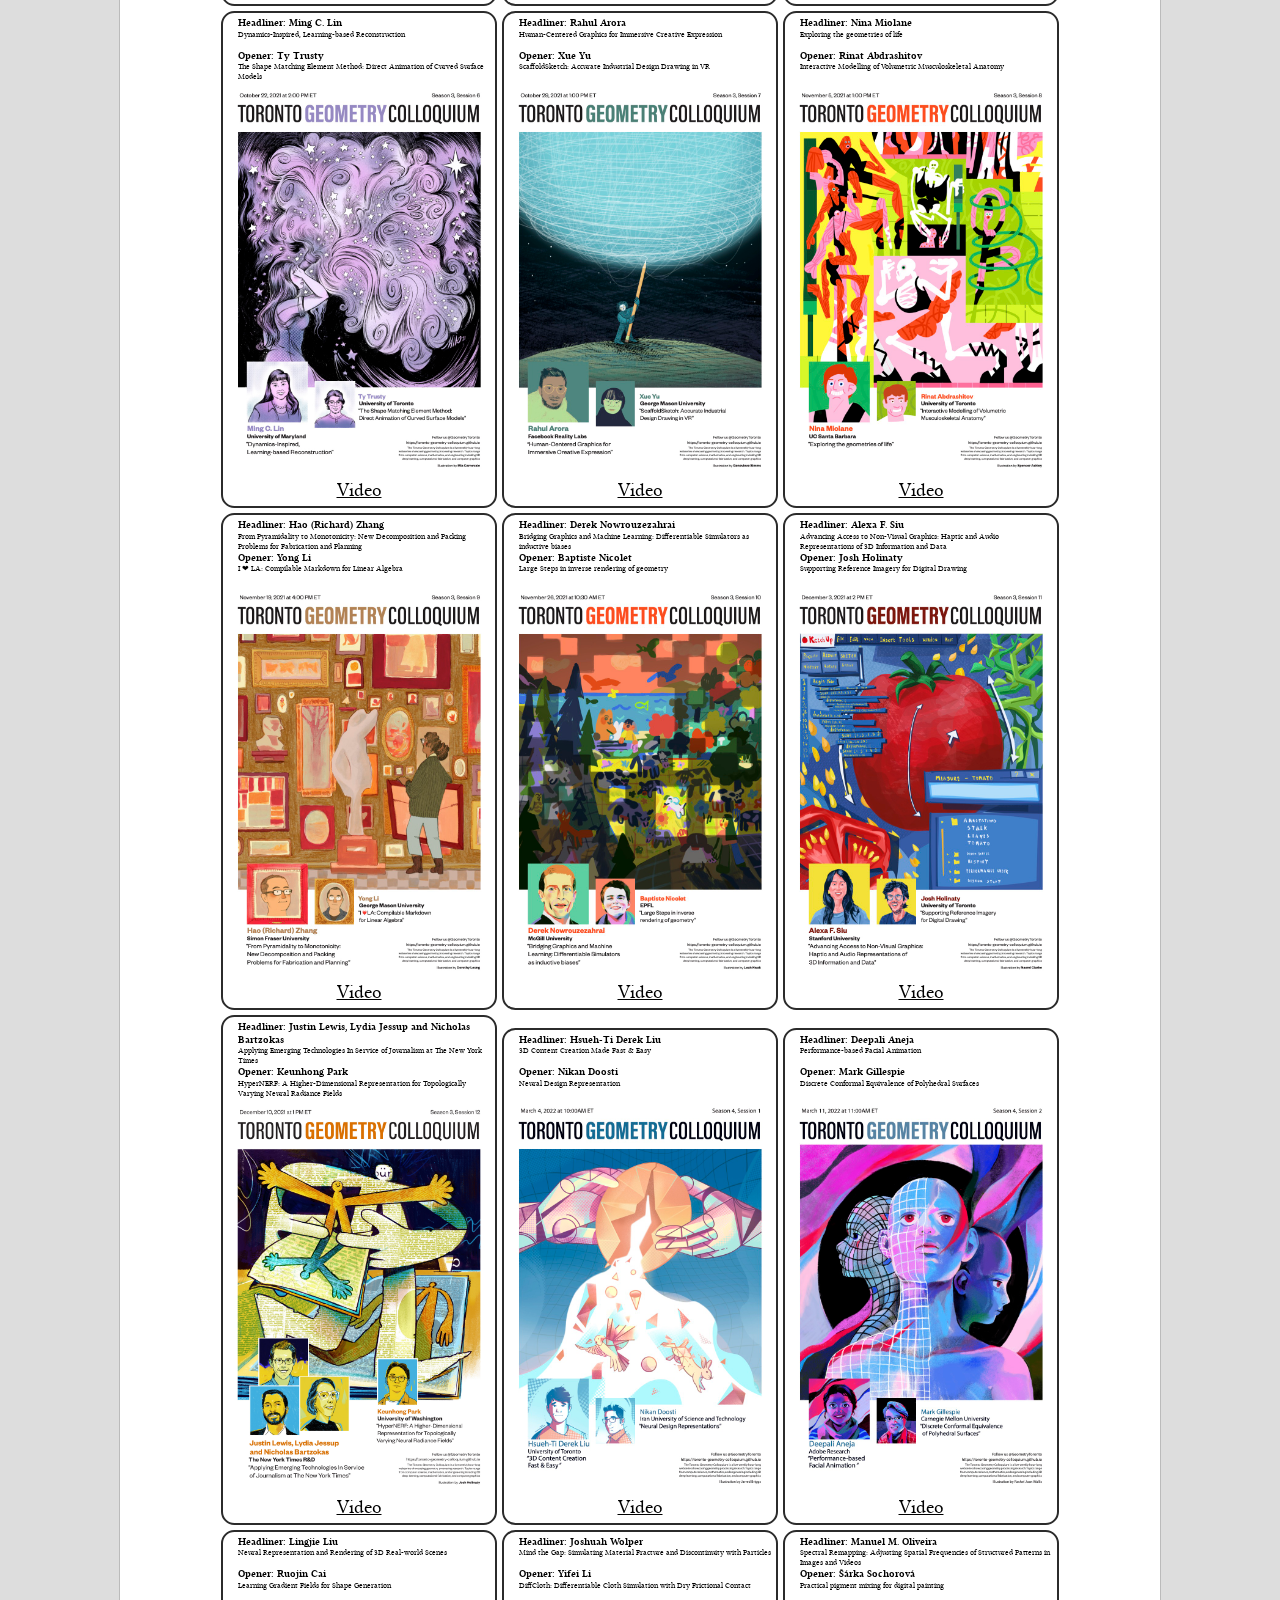
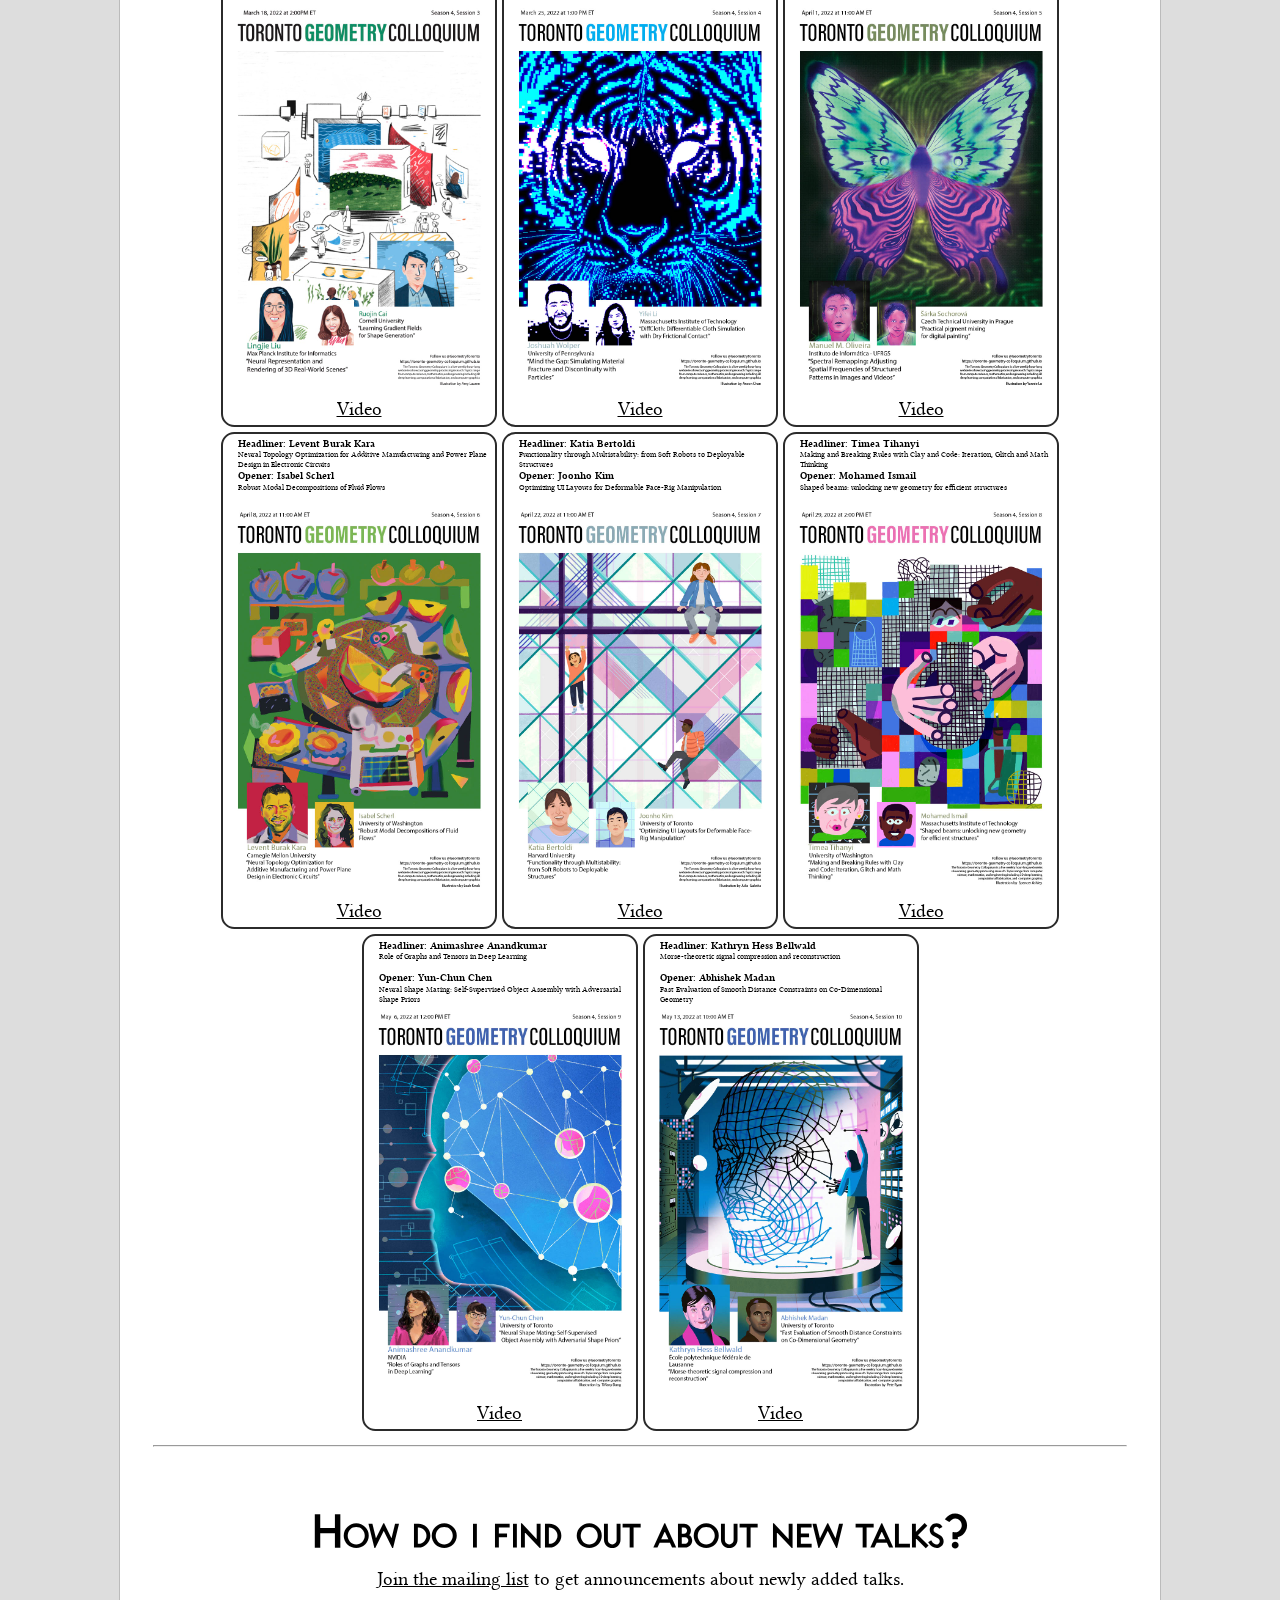
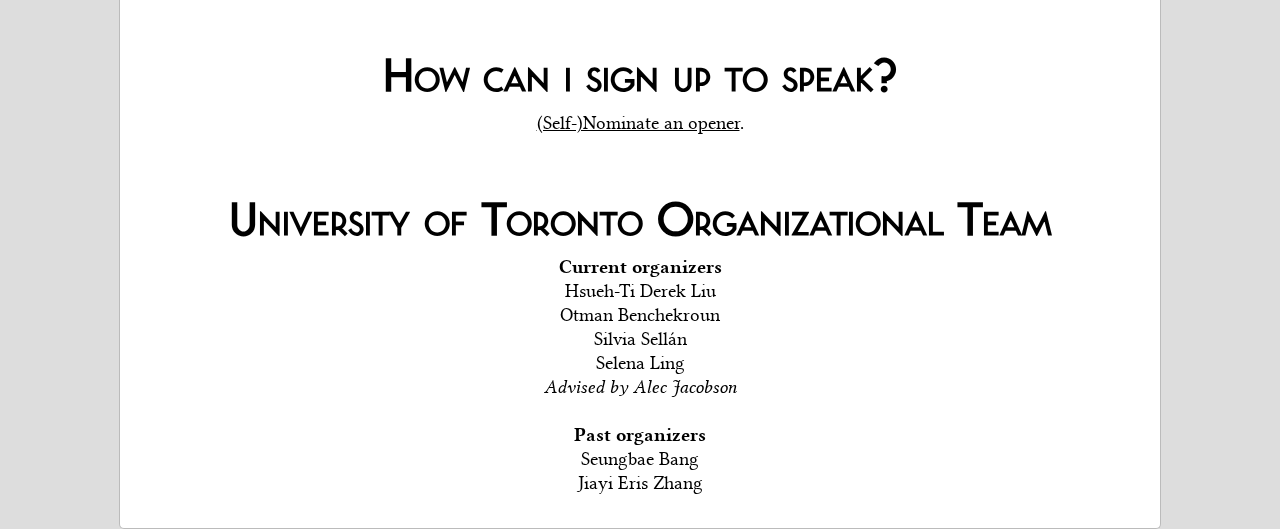
==== commit d914544f: "add mengyu" ====
--- a/index.html
+++ b/index.html
@@ -88,15 +88,19 @@
           <!-- copy from here ... -->
           <li>
             <img class="headliner" src="./img/sharon_gerbode.jpg">
-            <h3 class="date">June 3rd, TBD 2022</h3>
+            <h3 class="date">June 3rd, 5:00 PM ET 2022</h3>
             <h3 class="headlinername">
               <a href="https://physics.hmc.edu/faculty/gerbode/">Sharon Gerbode</a>, Harvey Mudd College
             </h3>
             <h3 class="headlinertitle">Plants in motion: tubular petals and winding tendrils</h3>
             </h3>
             <div class="openerbox">
-              <img class="opener" src="./img/silhouette-03.jpg">
-              <span class="opener tbd">to be determined</span>
+              <img class="opener" src="./img/MengyuChu.jpg">
+              <span class="opener">
+                <span class="line"><a href="https://people.mpi-inf.mpg.de/~mchu/">Mengyu Chu</a>,</span>
+                <span class="line">Max-Planck-Institut Informatik</span><br>
+                “Physics Informed Neural Fields for Smoke Reconstruction with Sparse Data”
+              </span>
             </div>
           </li>
           <!-- ... to here -->
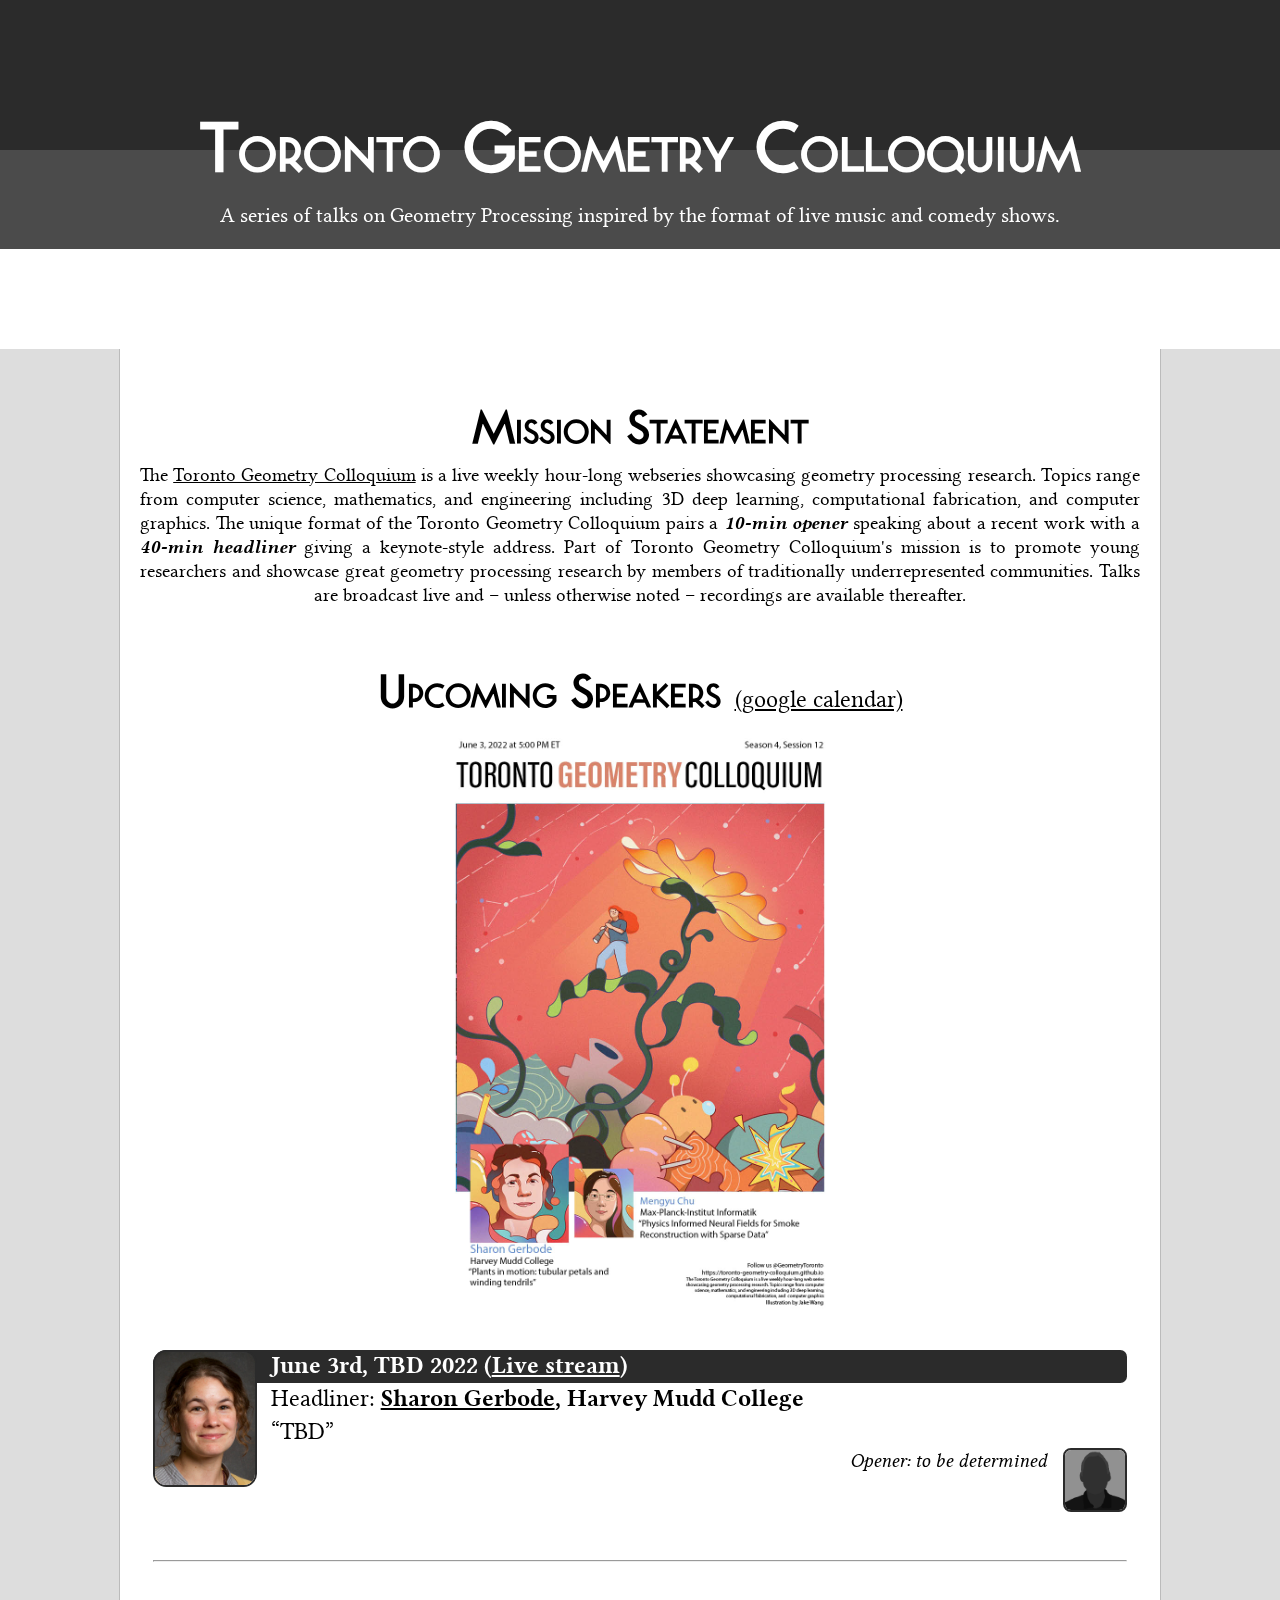
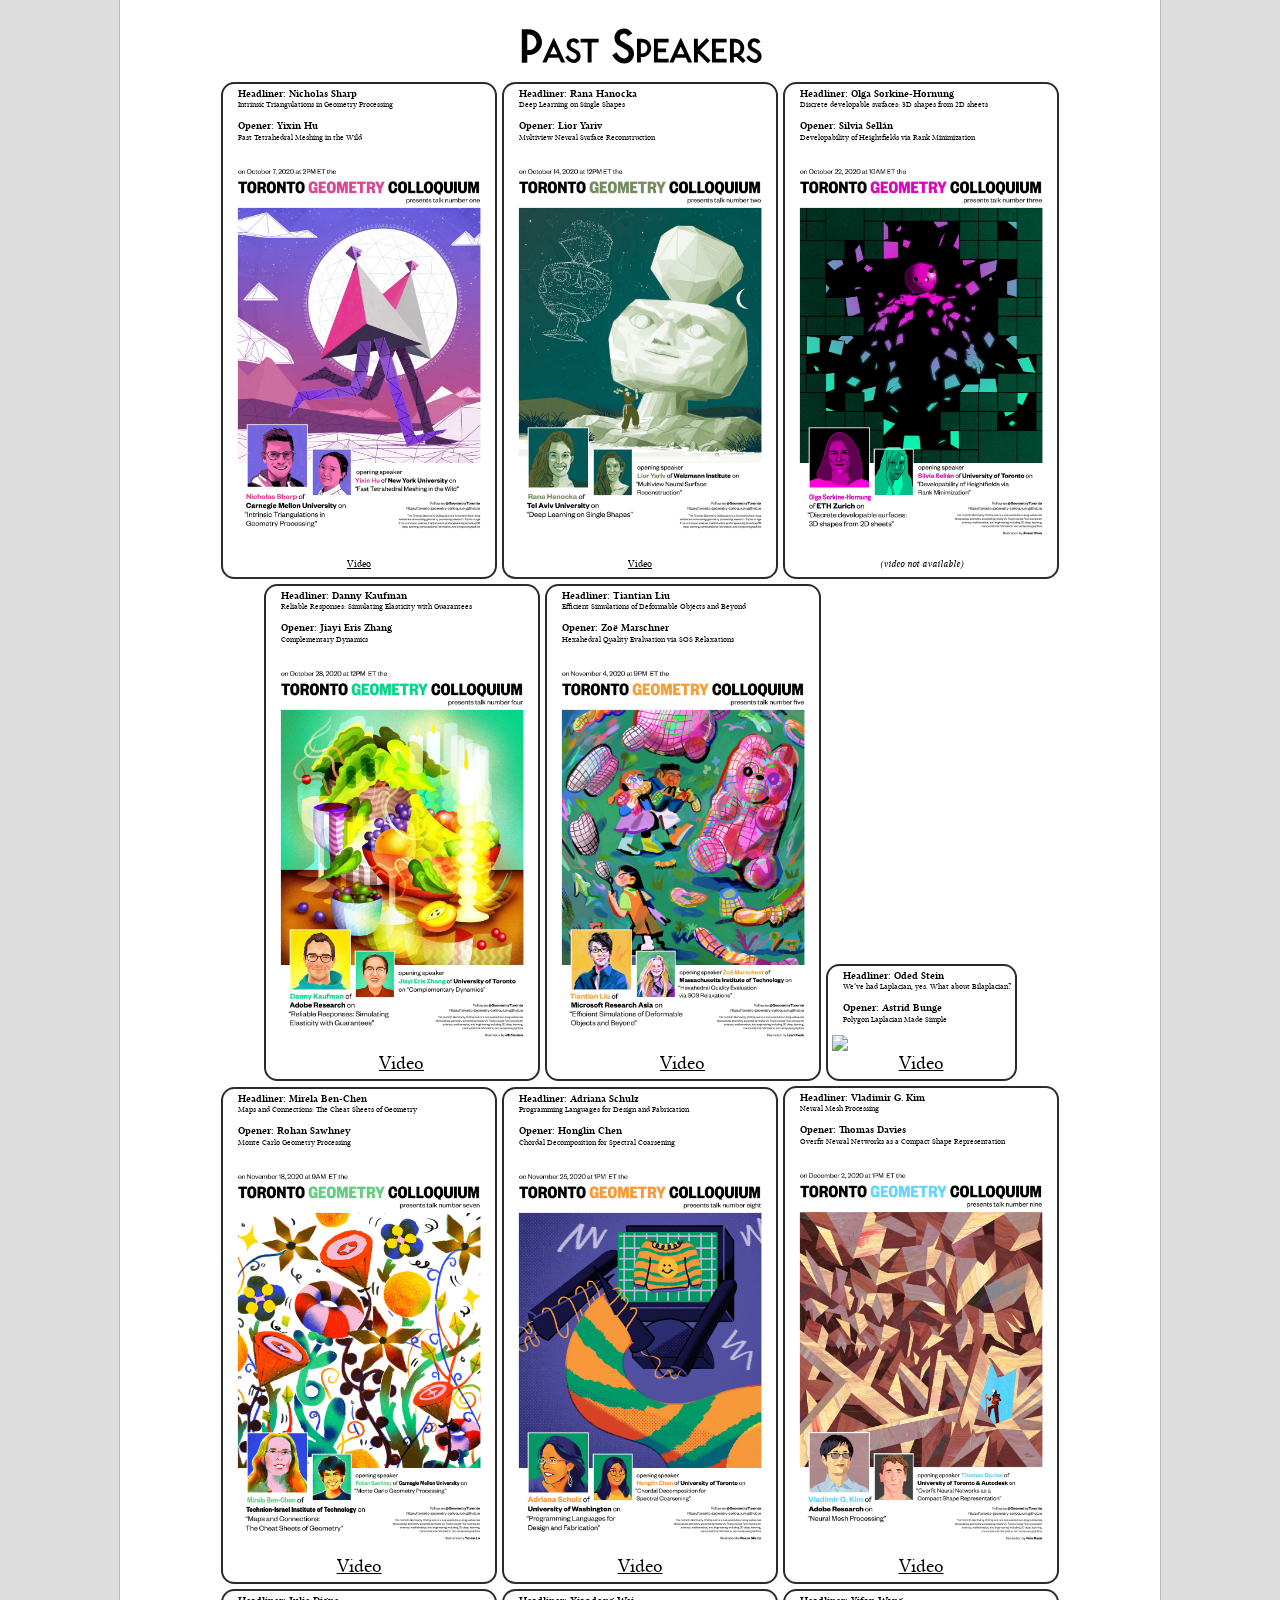
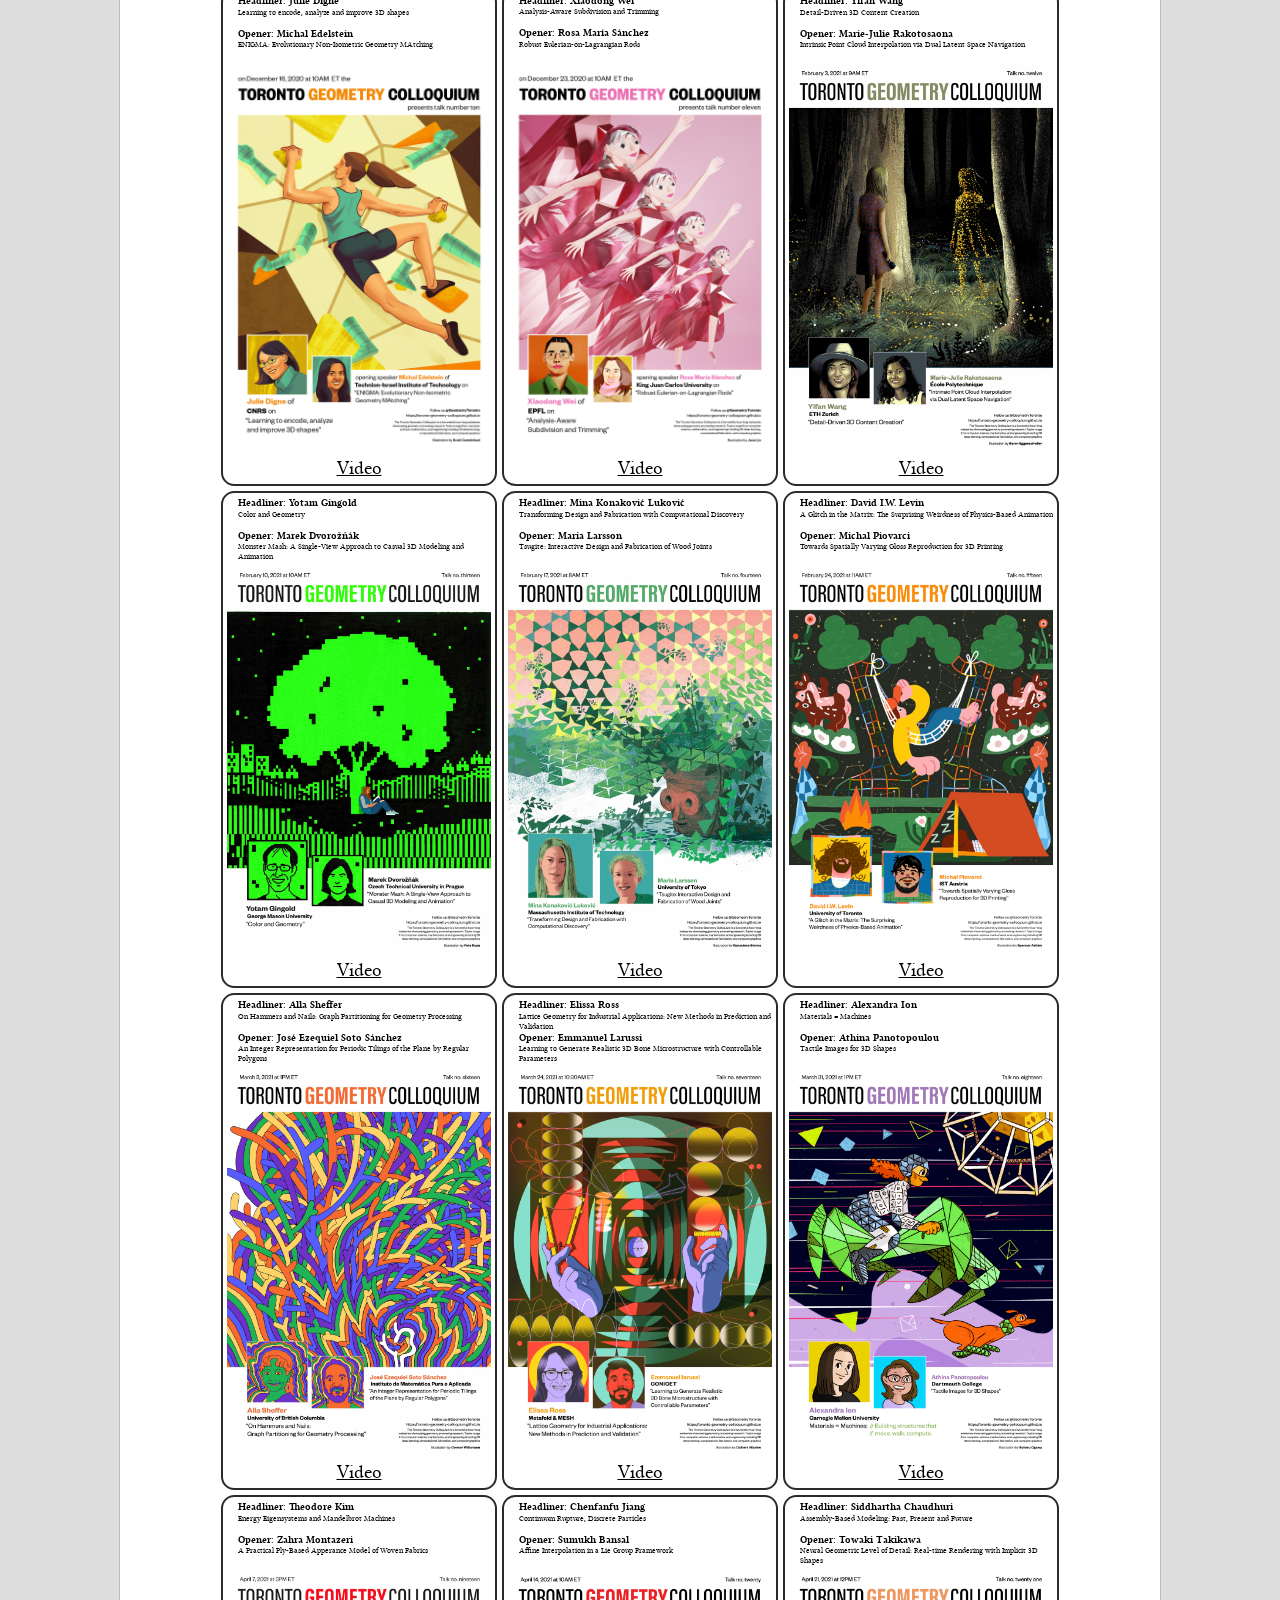
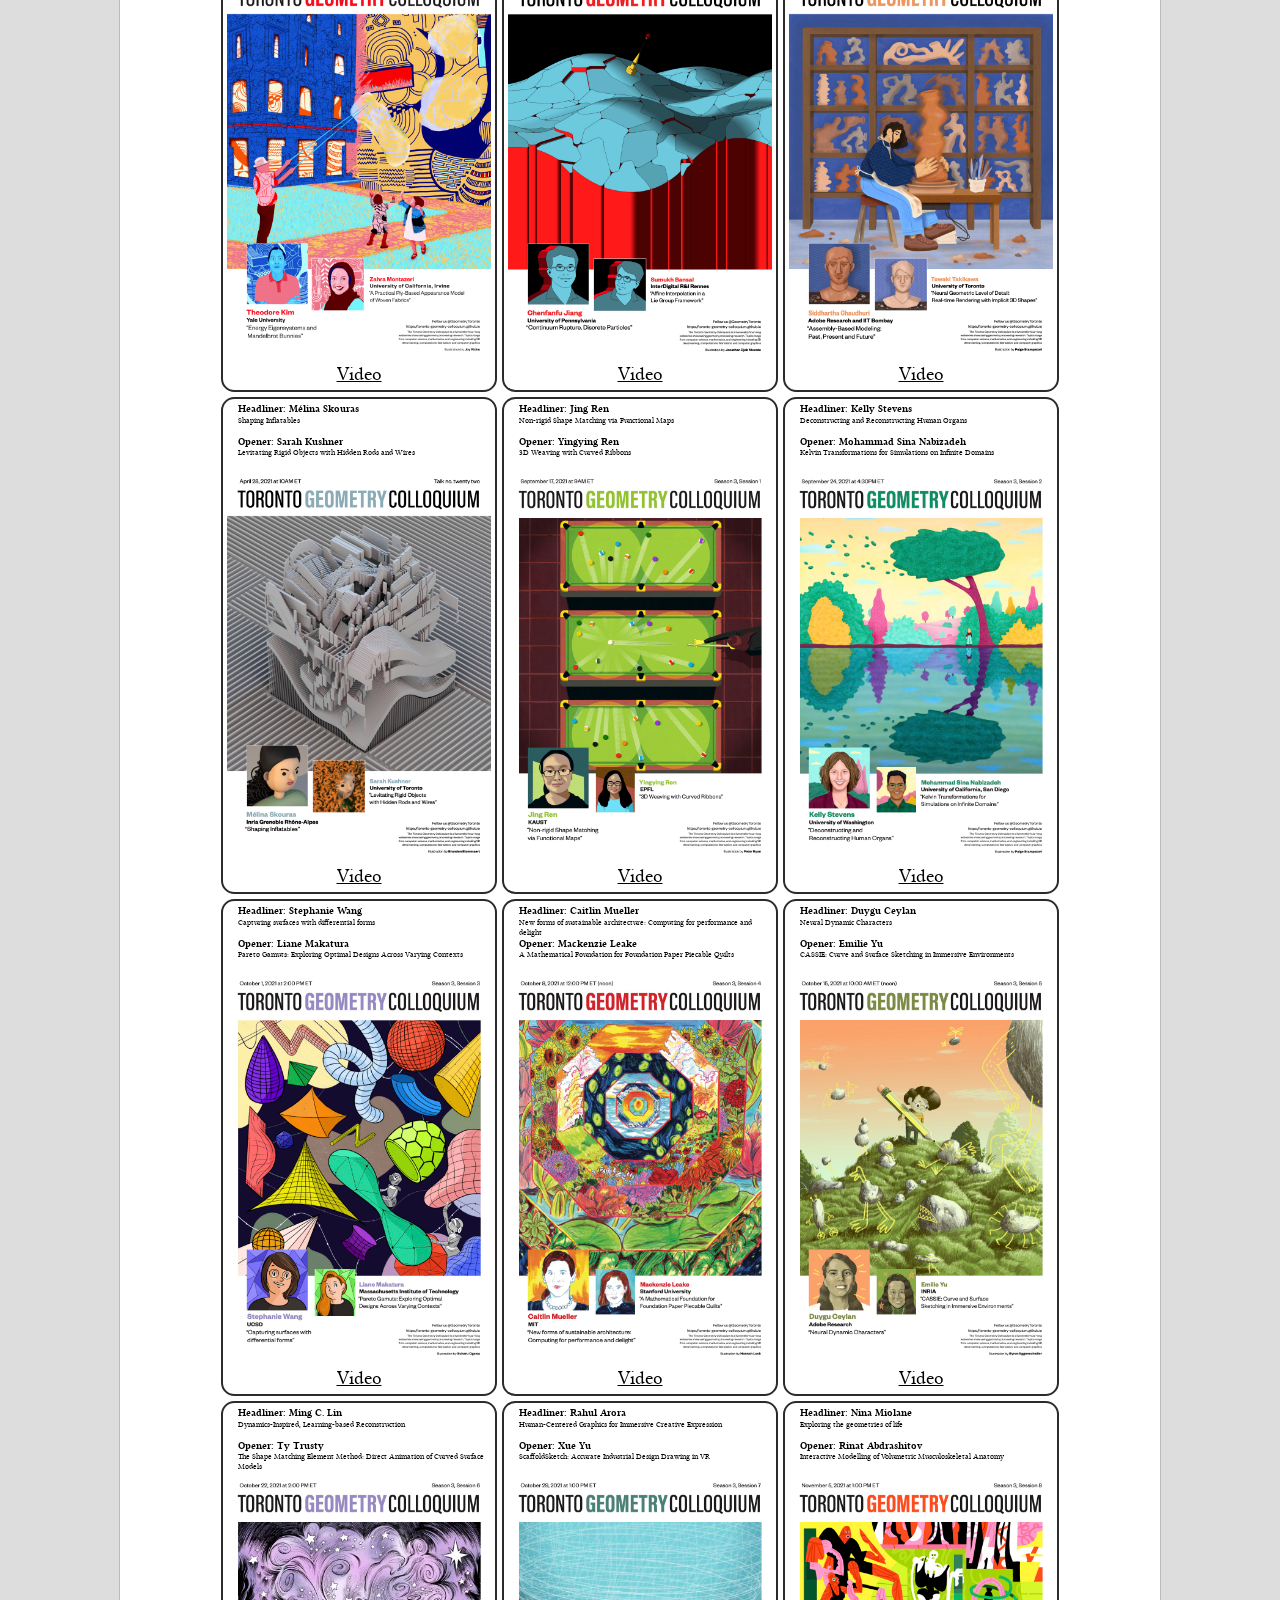
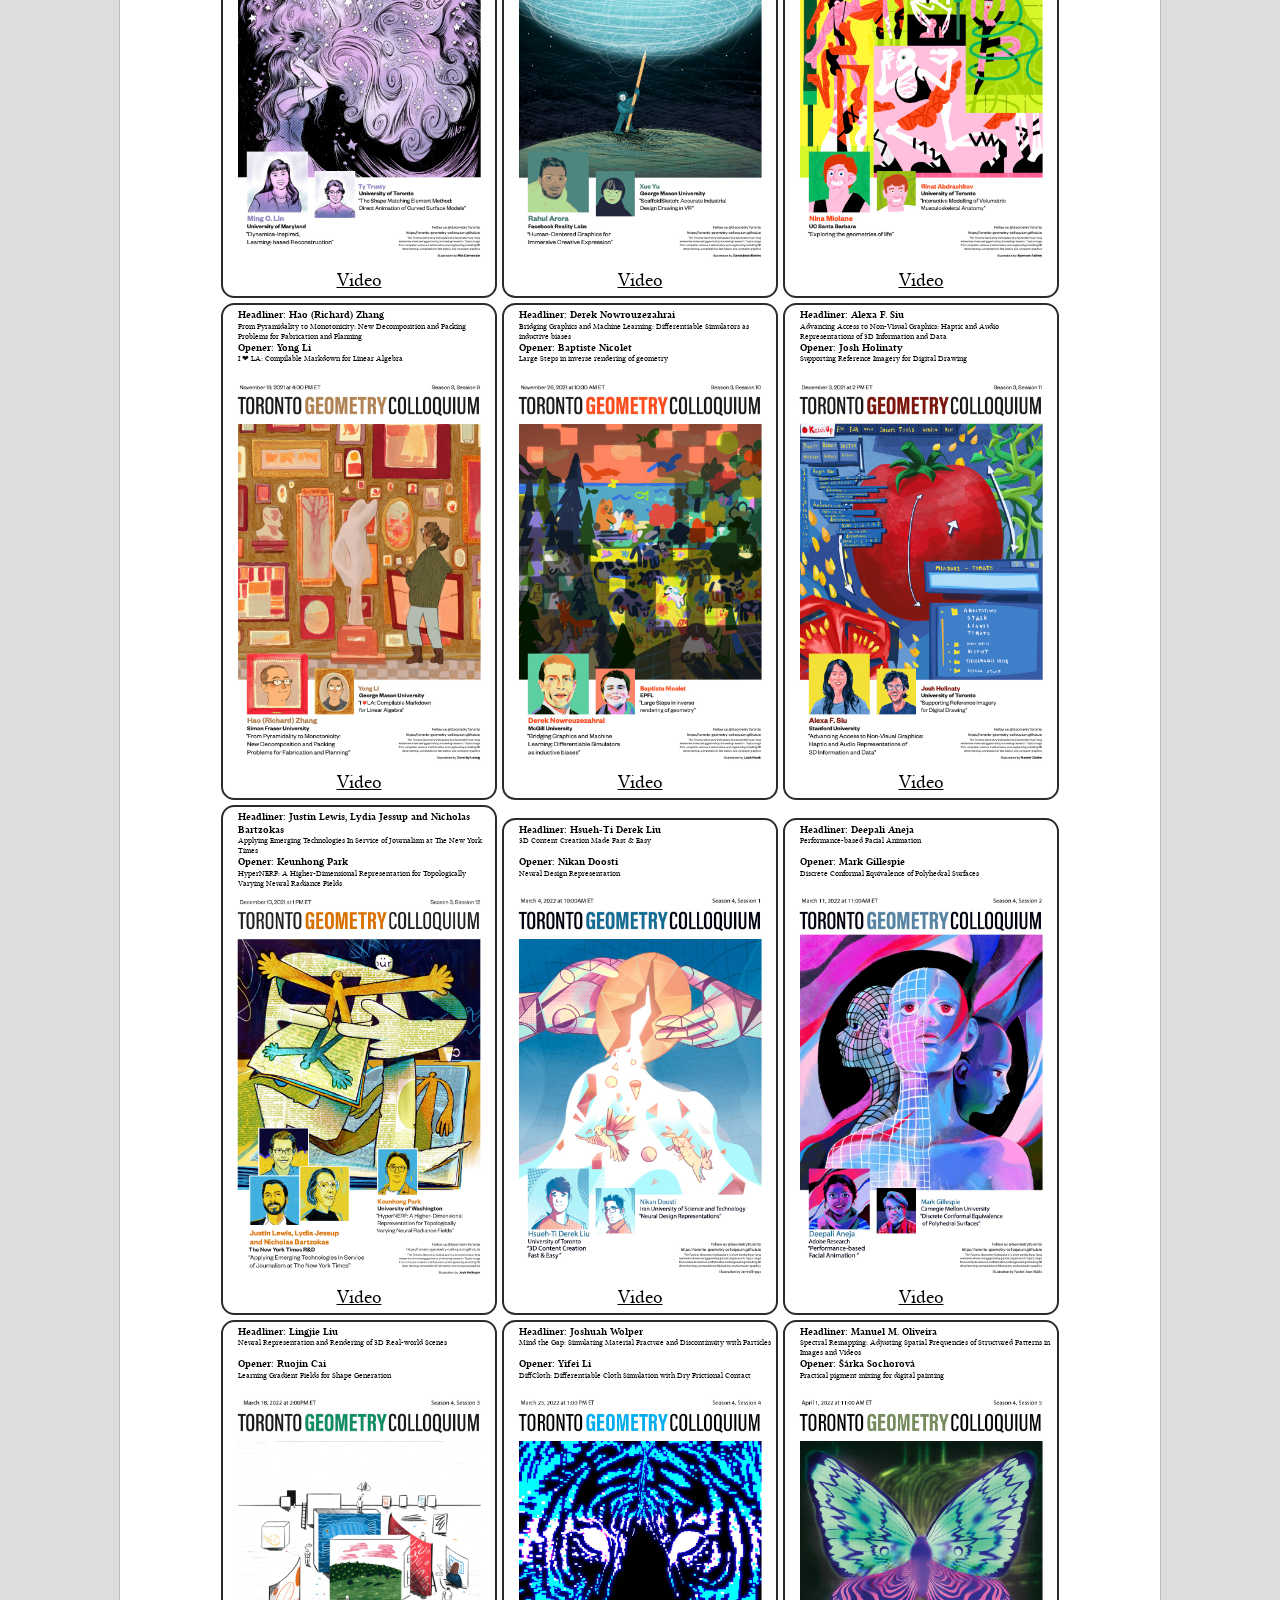
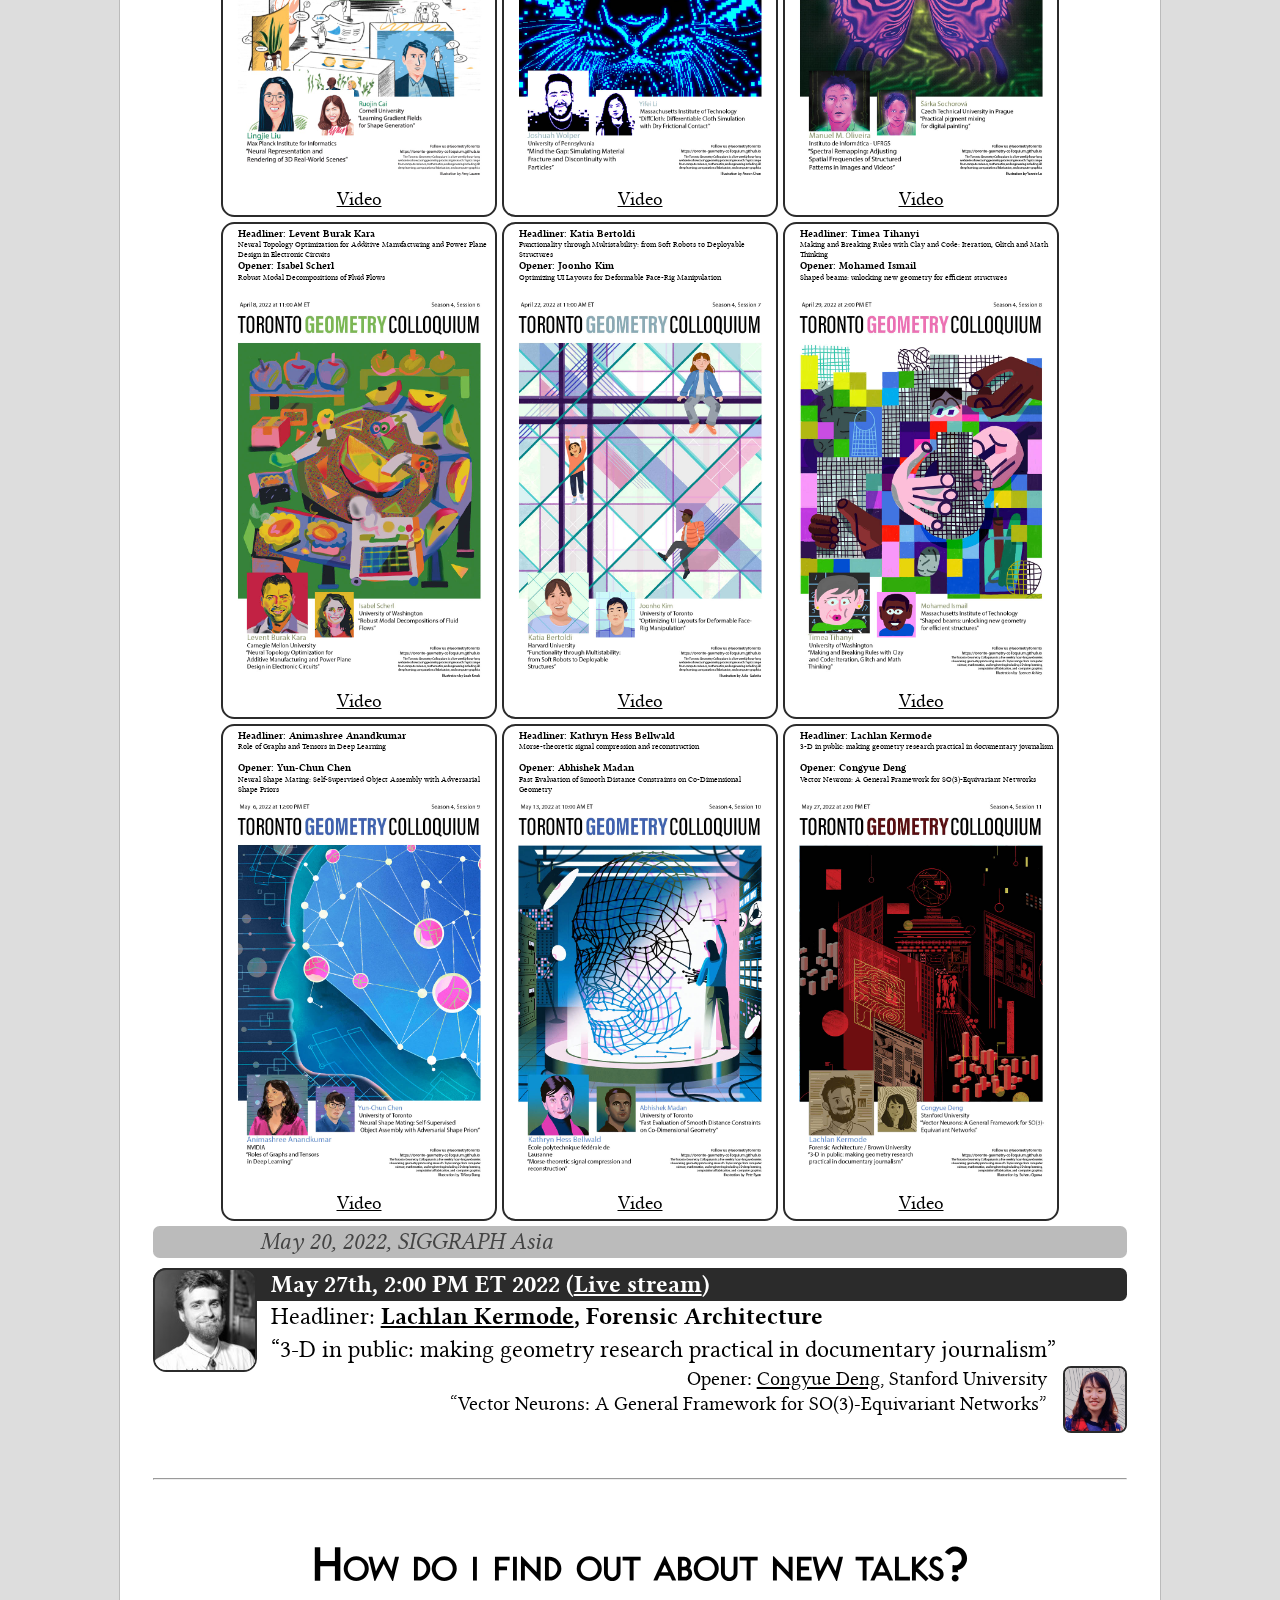
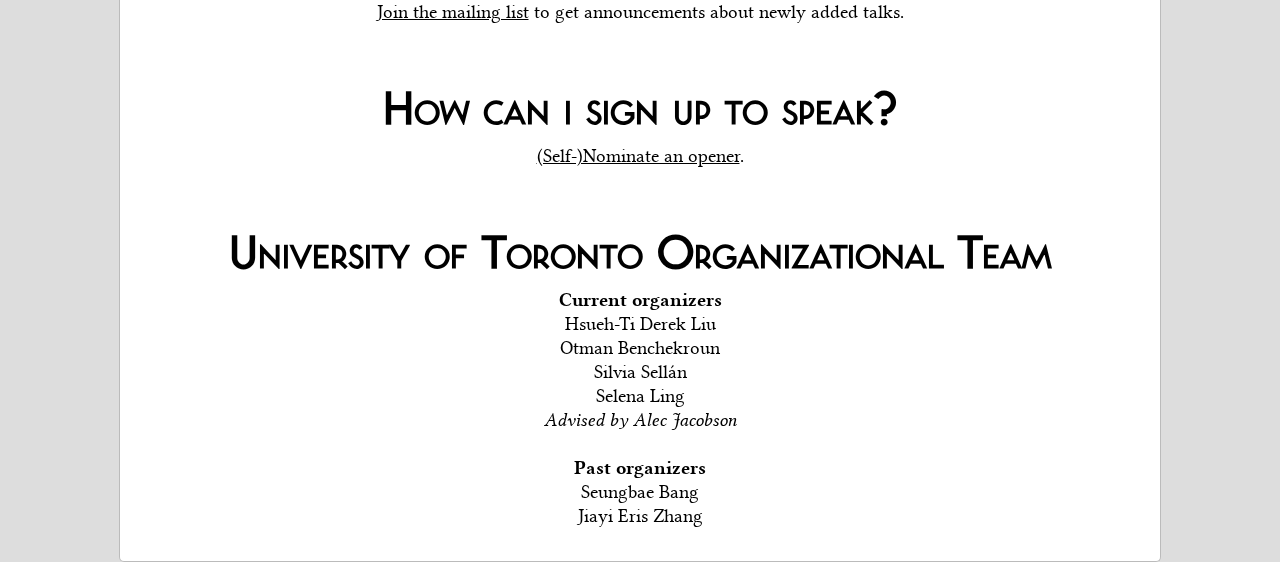
==== commit aac15691: "latest" ====
--- a/index.html
+++ b/index.html
@@ -59,48 +59,25 @@
             (google calendar)
           </a>
         </h2>
-        <a href="#speakerlist"><img class=current-poster src=posters/tgc_poster_045.jpg></a>
+        <a href="#speakerlist"><img class=current-poster src=posters/tgc_poster_046.jpg></a>
         <ul id="speakerlist">
         
           <!-- <li class="tbd"> <h3 class="cancel">April 15th, 2022, Holiday</h3> </li> -->
           <!-- <li class="tbd"> <h3 class="date">May 20, 2022</h3> </li> -->
-          <!-- <li class="tbd"> <h3 class="cancel">May 20, 2022, SIGGRAPH Asia</h3> </li> -->
-          <!-- copy from here ... -->
-          <li>
-            <img class="headliner" src="./img/lachie.jpg">
-            <h3 class="date">May 27th, 2:00 PM ET 2022 (<a href="https://youtu.be/d8unXfzCpZk">Live stream</a>)</h3>
-            <h3 class="headlinername">
-              <a href="https://forensic-architecture.org/about/team/member/lachie-kermode">Lachlan Kermode</a>, Forensic Architecture
-            </h3>
-            <h3 class="headlinertitle">3-D in public: making geometry research practical in documentary journalism</h3>
-            </h3>
-            <div class="openerbox">
-              <img class="opener" src="img/congyue_deng.jpg">
-              <span class="opener">
-                <span class="line"><a href="https://cs.stanford.edu/~congyue/">Congyue Deng</a>,</span>
-                <span class="line">Stanford University</span><br>
-                “Vector Neurons: A General Framework for SO(3)-Equivariant Networks”
-              </span>
-            </div>
-          </li>
-          <!-- ... to here -->
+          
           
           <!-- copy from here ... -->
           <li>
             <img class="headliner" src="./img/sharon_gerbode.jpg">
-            <h3 class="date">June 3rd, 5:00 PM ET 2022</h3>
+            <h3 class="date">June 3rd, TBD 2022 (<a href="https://youtu.be/FkujFLDlR5I">Live stream</a>)</h3>
             <h3 class="headlinername">
               <a href="https://physics.hmc.edu/faculty/gerbode/">Sharon Gerbode</a>, Harvey Mudd College
             </h3>
-            <h3 class="headlinertitle">Plants in motion: tubular petals and winding tendrils</h3>
-            </h3>
-            <div class="openerbox">
-              <img class="opener" src="./img/MengyuChu.jpg">
-              <span class="opener">
-                <span class="line"><a href="https://people.mpi-inf.mpg.de/~mchu/">Mengyu Chu</a>,</span>
-                <span class="line">Max-Planck-Institut Informatik</span><br>
-                “Physics Informed Neural Fields for Smoke Reconstruction with Sparse Data”
-              </span>
+            <h3 class="headlinertitle">TBD</h3>
+            </h3>
+            <div class="openerbox">
+              <img class="opener" src="./img/silhouette-03.jpg">
+              <span class="opener tbd">to be determined</span>
             </div>
           </li>
           <!-- ... to here -->
@@ -479,7 +456,35 @@
             <figcaption class=talk>Fast Evaluation of Smooth Distance Constraints on Co-Dimensional Geometry</figcaption>
             <a href="./posters/tgc_poster_044.pdf"><img class=poster src="./posters/tgc_poster_044.jpg" ></a> <a href="https://youtu.be/bE7uqfghF24">Video</a>
           </figure>
+          <figure class=past-talk>
+            <figcaption class=speaker>Headliner: Lachlan Kermode</figcaption>
+            <figcaption class=talk>3-D in public: making geometry research practical in documentary journalism</figcaption>
+            <figcaption class=speaker>Opener: Congyue Deng</figcaption>
+            <figcaption class=talk>Vector Neurons: A General Framework for SO(3)-Equivariant Networks</figcaption>
+            <a href="./posters/tgc_poster_045.pdf"><img class=poster src="./posters/tgc_poster_045.jpg" ></a> <a href="https://youtu.be/d8unXfzCpZk">Video</a>
+          </figure>
         </div>
+
+        <li class="tbd"> <h3 class="cancel">May 20, 2022, SIGGRAPH Asia</h3> </li>
+          <!-- copy from here ... -->
+          <li>
+            <img class="headliner" src="./img/lachie.jpg">
+            <h3 class="date">May 27th, 2:00 PM ET 2022 (<a href="https://youtu.be/d8unXfzCpZk">Live stream</a>)</h3>
+            <h3 class="headlinername">
+              <a href="https://forensic-architecture.org/about/team/member/lachie-kermode">Lachlan Kermode</a>, Forensic Architecture
+            </h3>
+            <h3 class="headlinertitle">3-D in public: making geometry research practical in documentary journalism</h3>
+            </h3>
+            <div class="openerbox">
+              <img class="opener" src="img/congyue_deng.jpg">
+              <span class="opener">
+                <span class="line"><a href="https://cs.stanford.edu/~congyue/">Congyue Deng</a>,</span>
+                <span class="line">Stanford University</span><br>
+                “Vector Neurons: A General Framework for SO(3)-Equivariant Networks”
+              </span>
+            </div>
+          </li>
+          <!-- ... to here -->
 
         <hr>
         <h2>How do i find out about new talks?</h2>
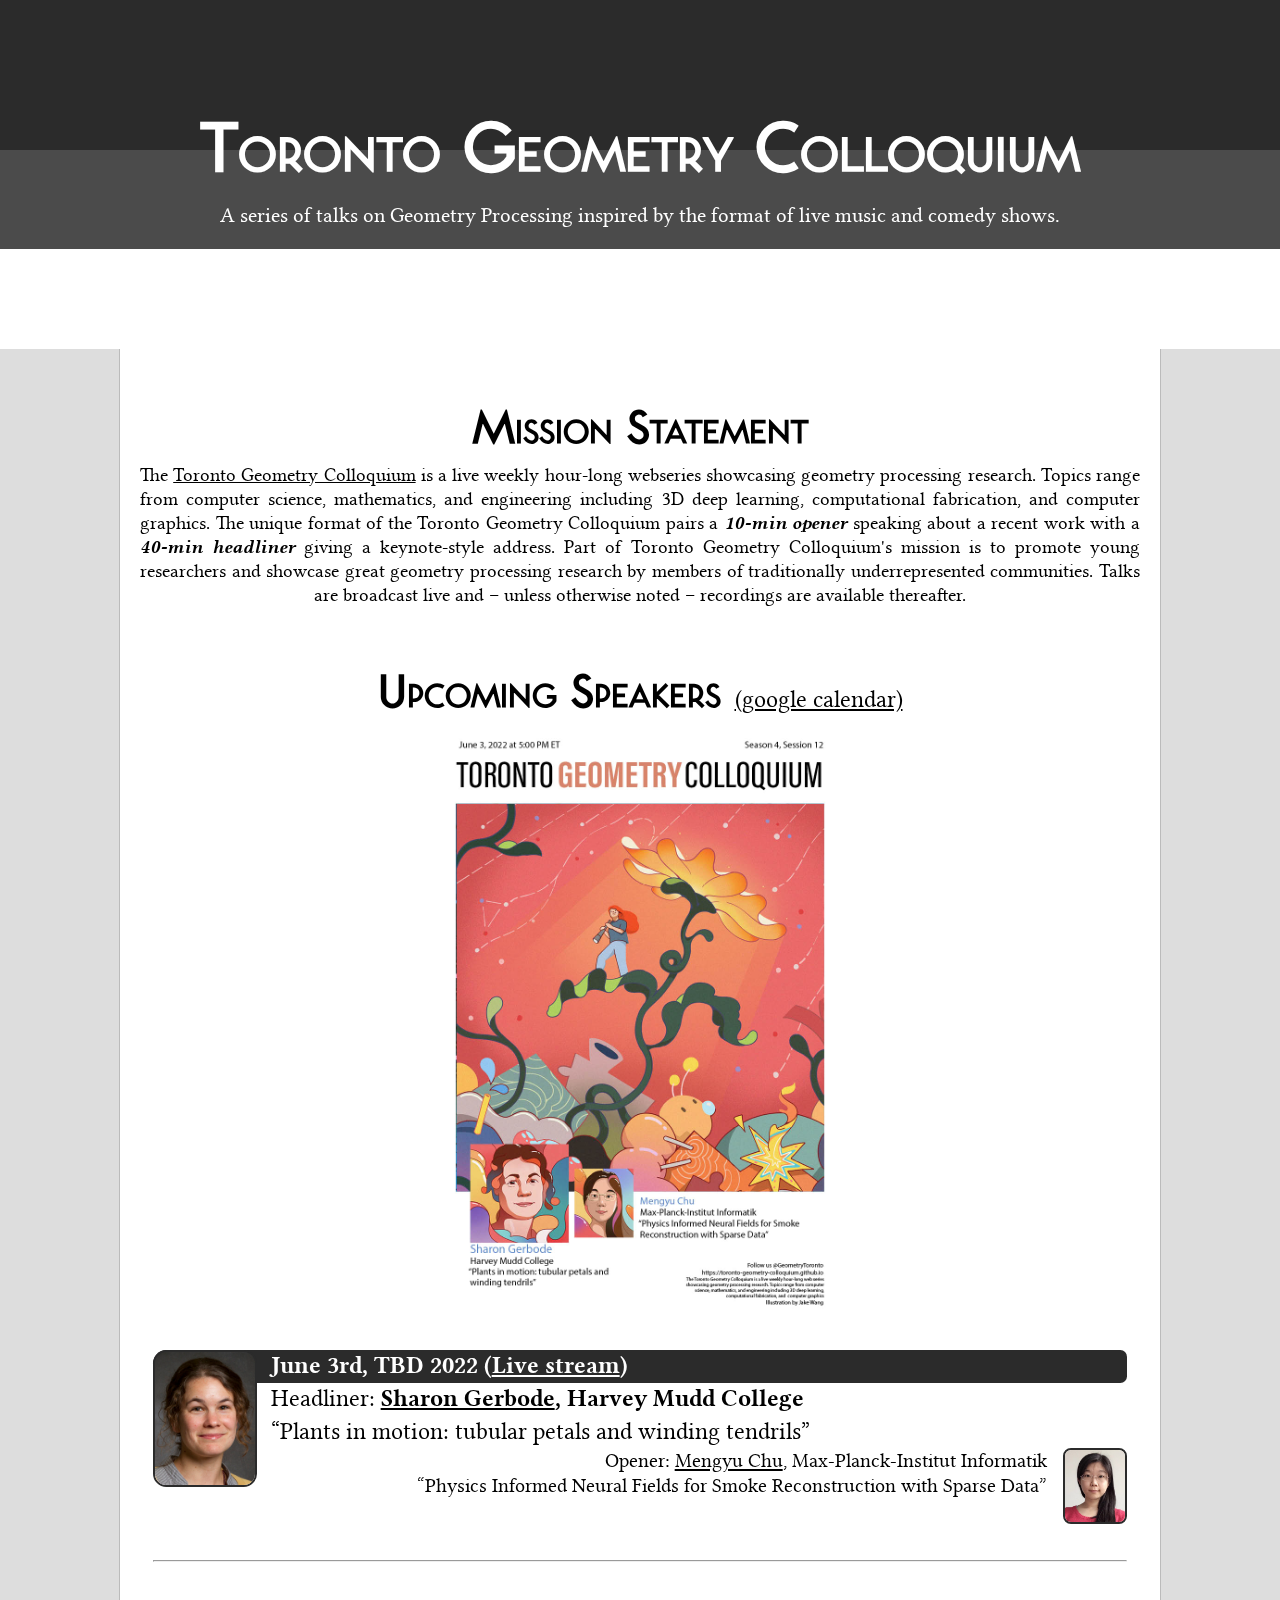
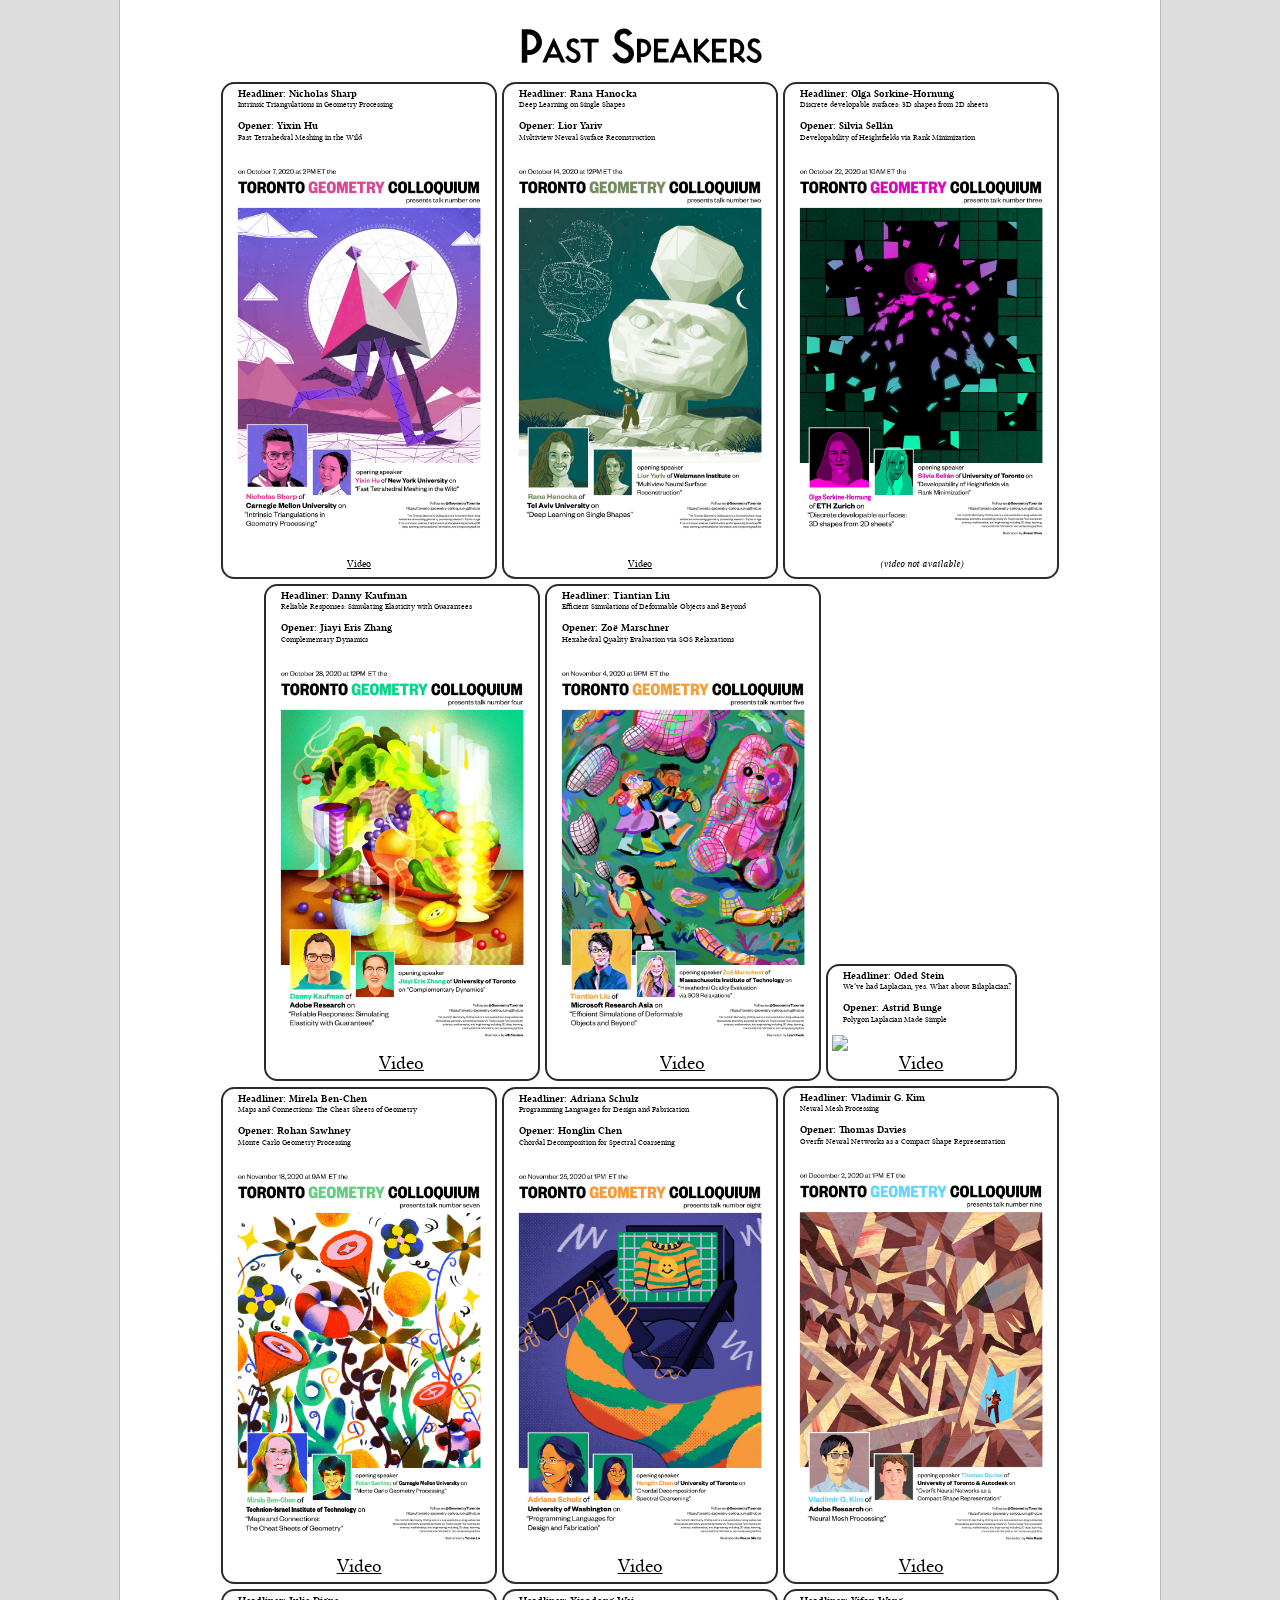
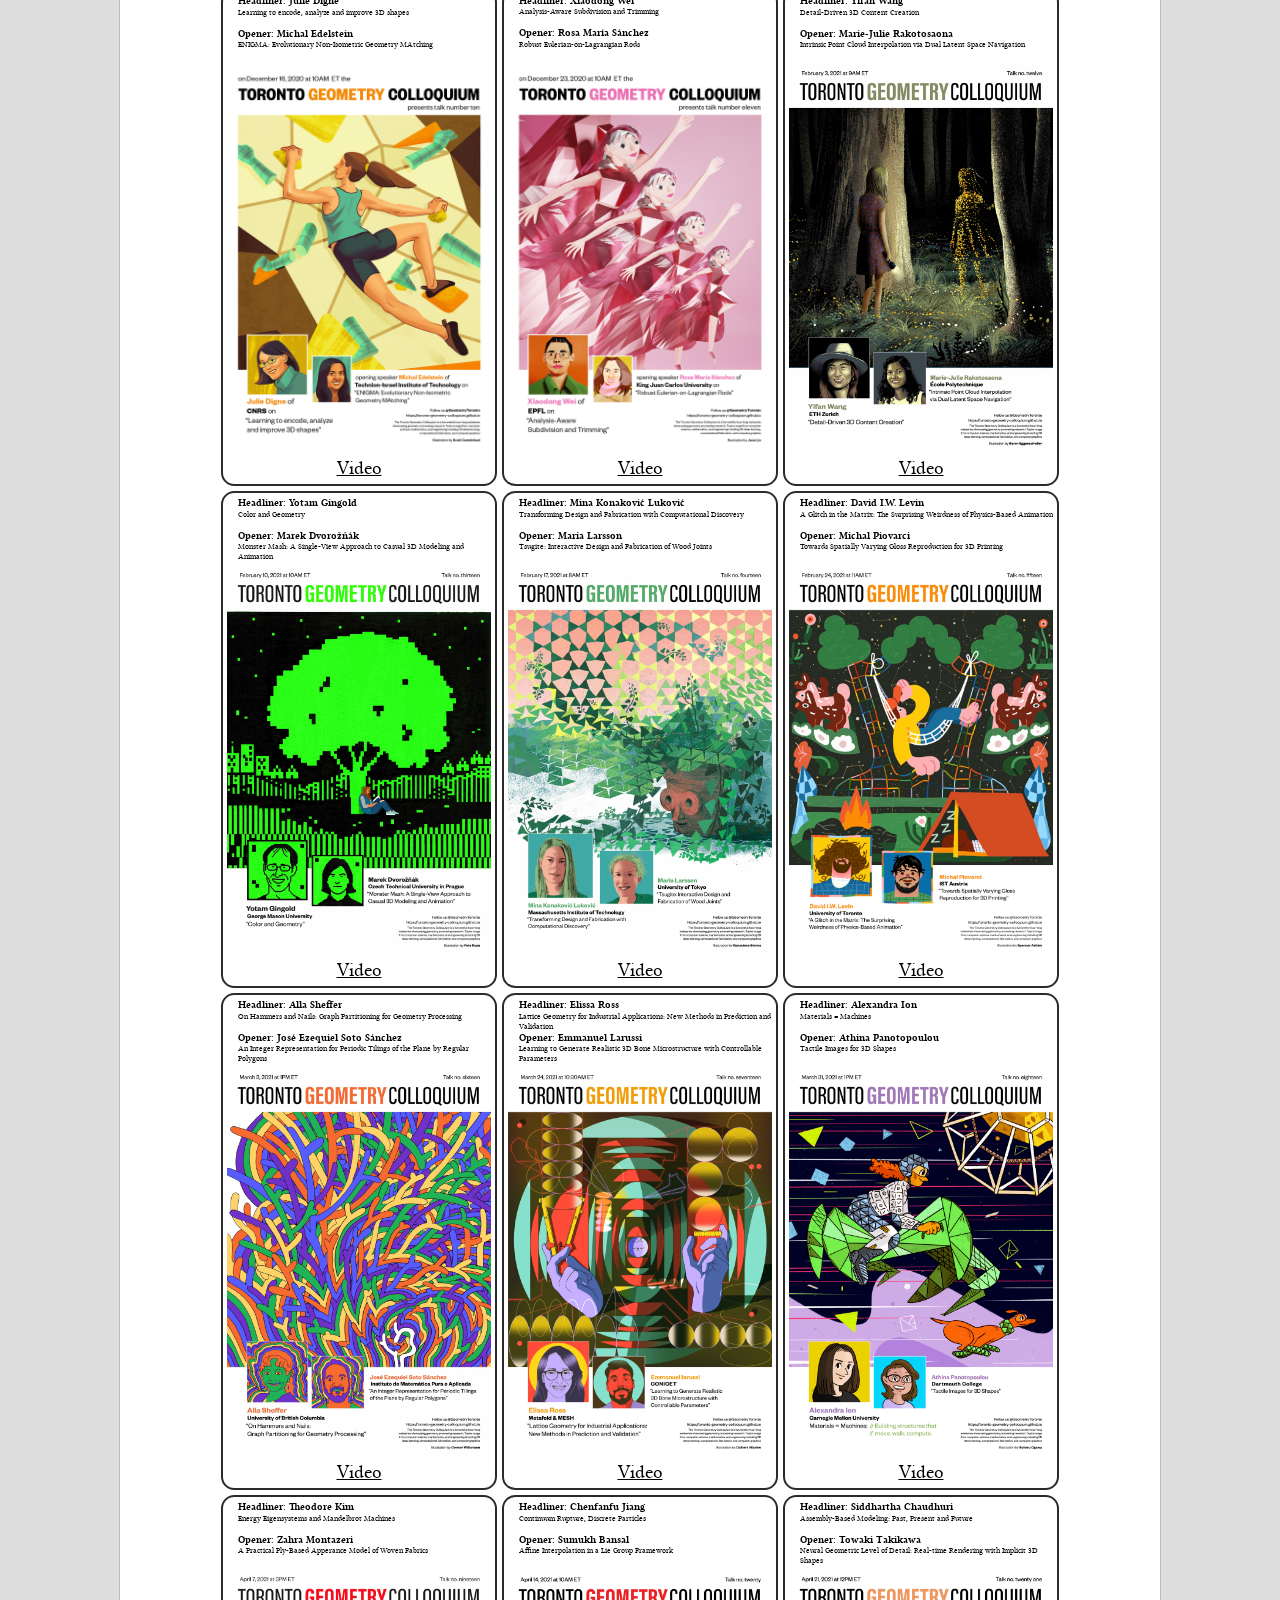
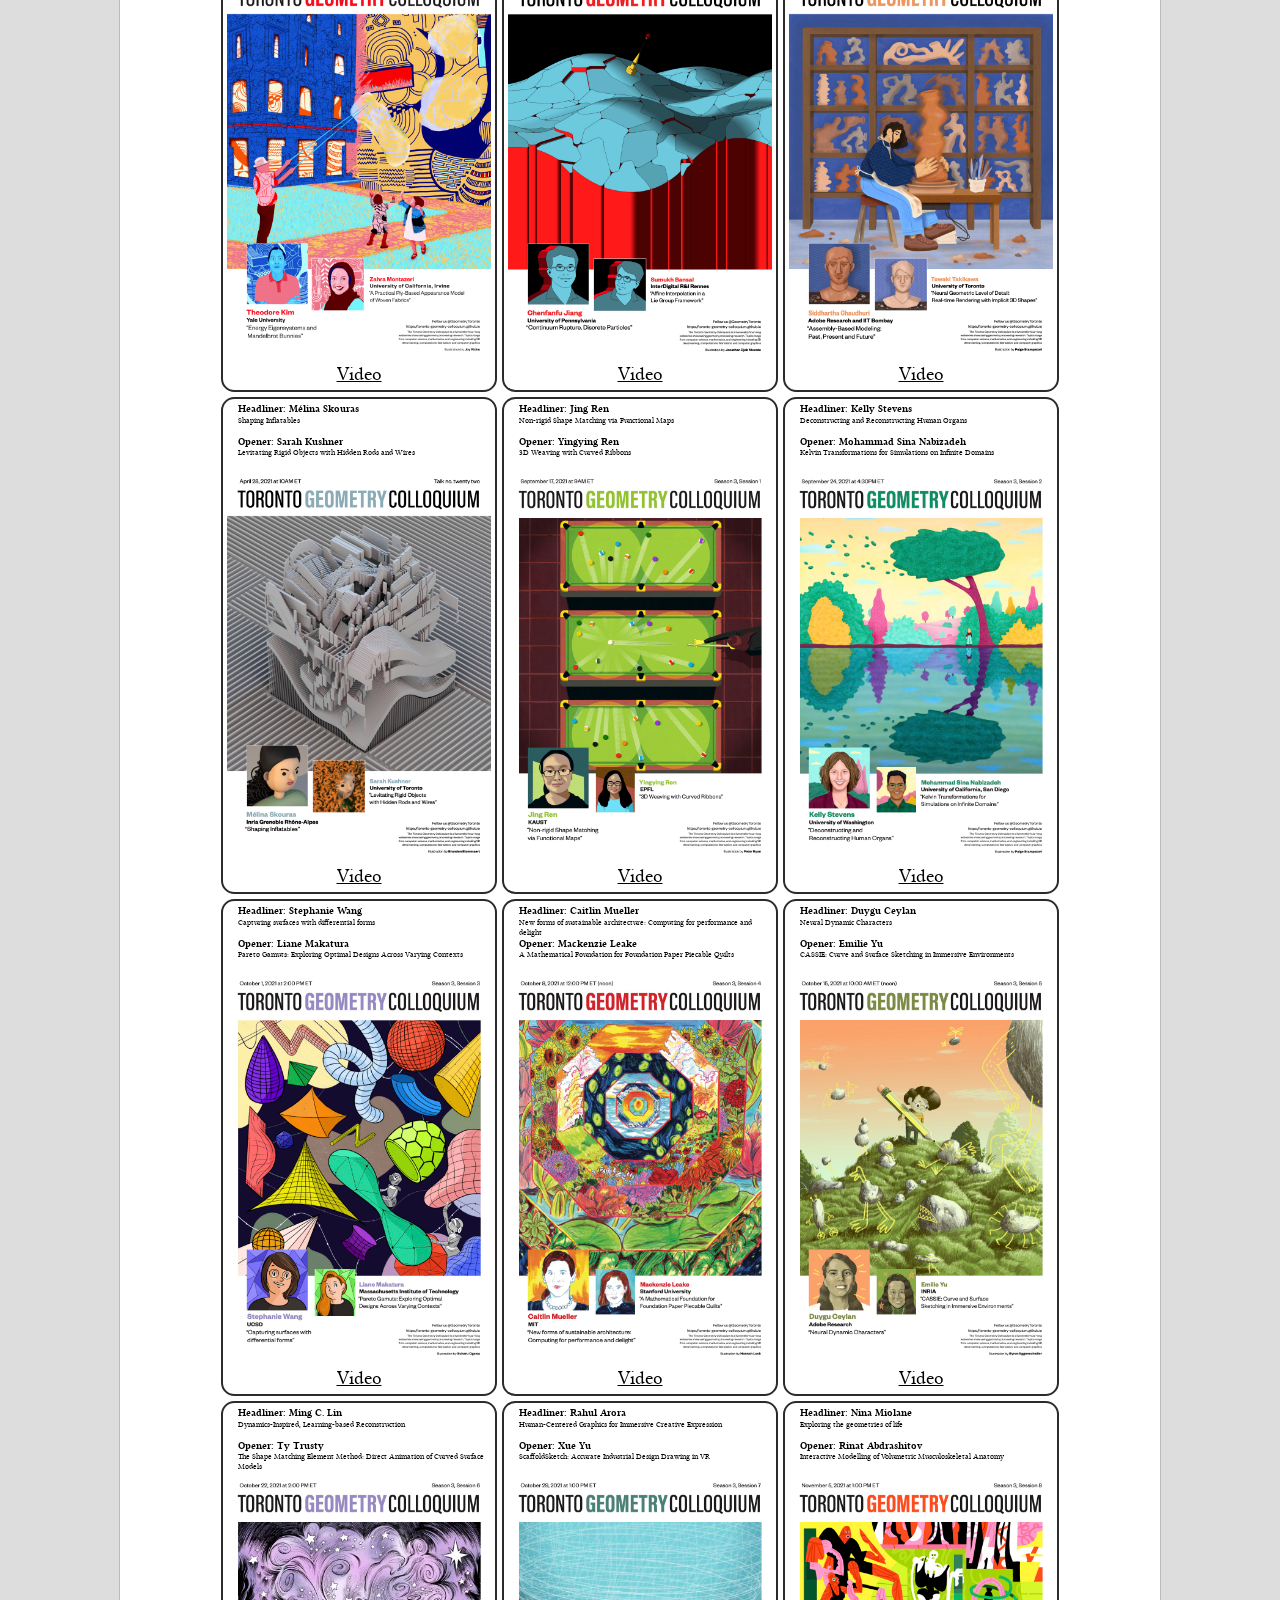
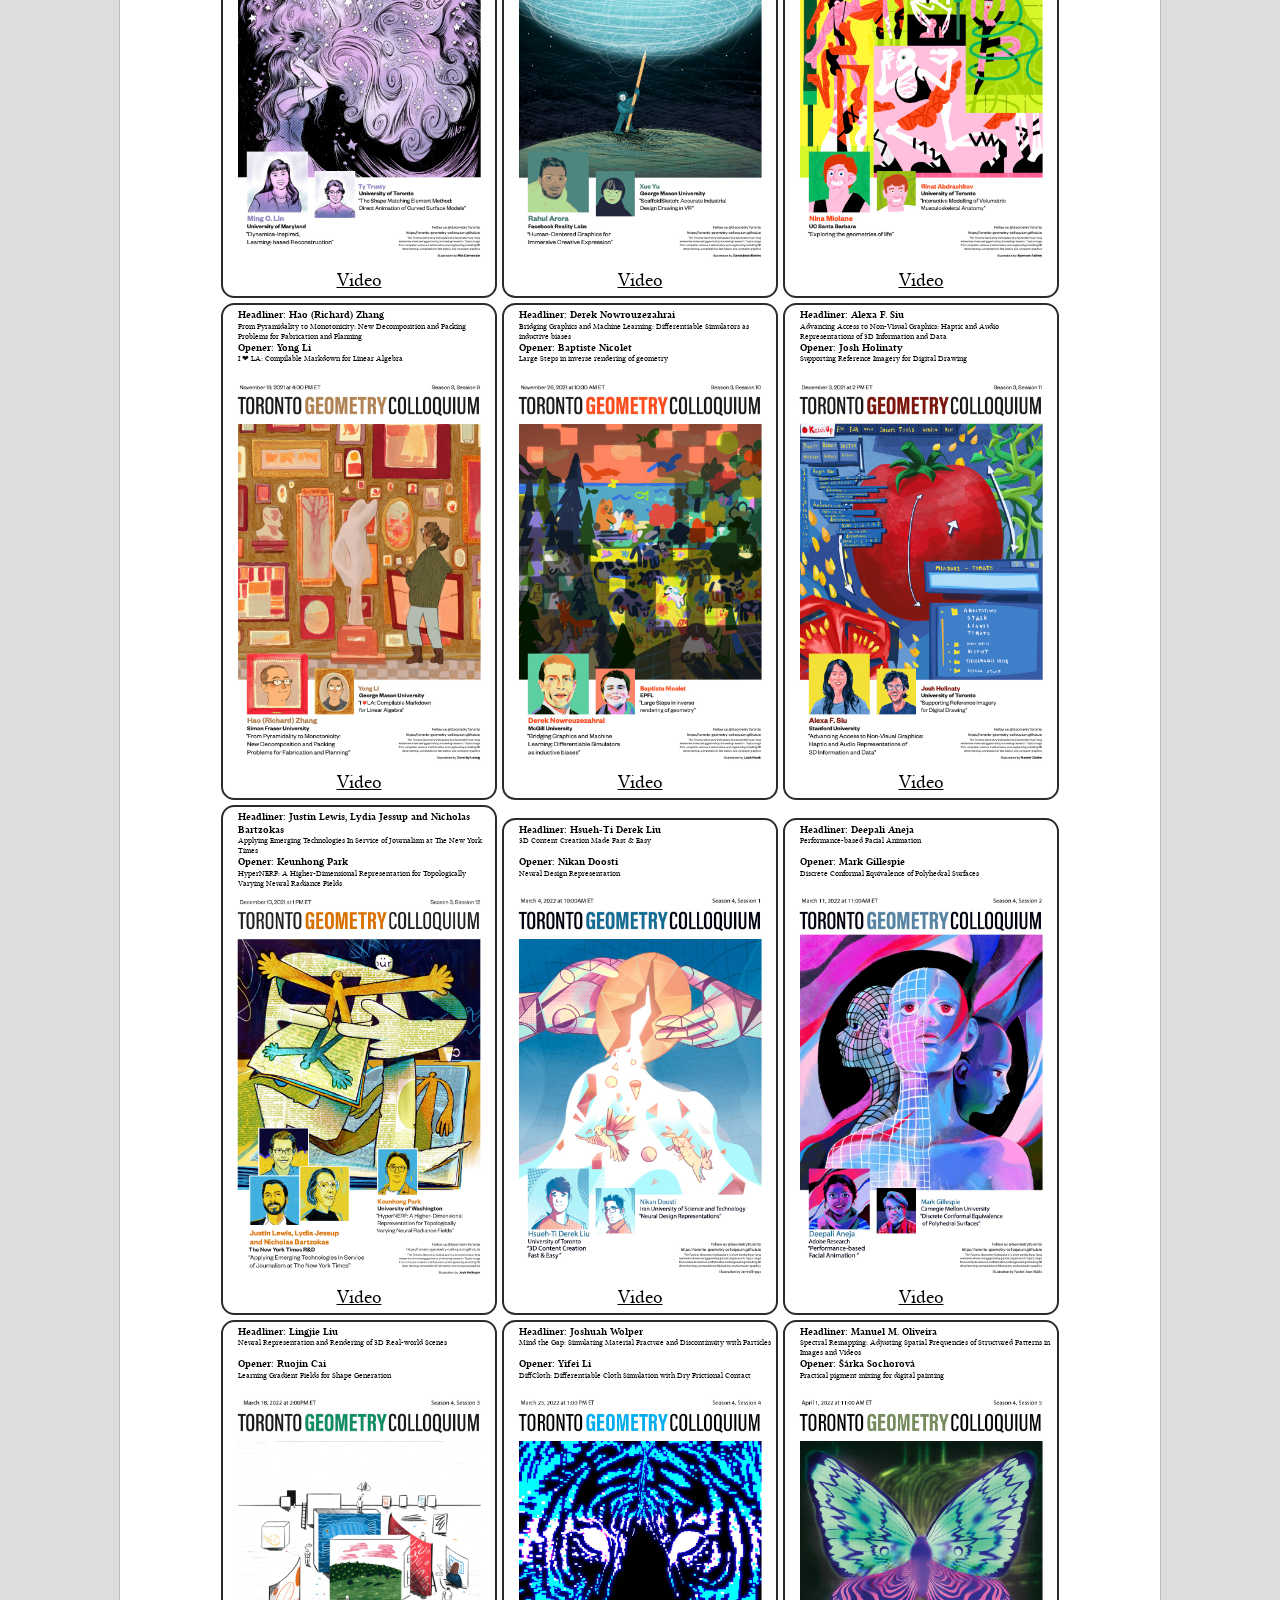
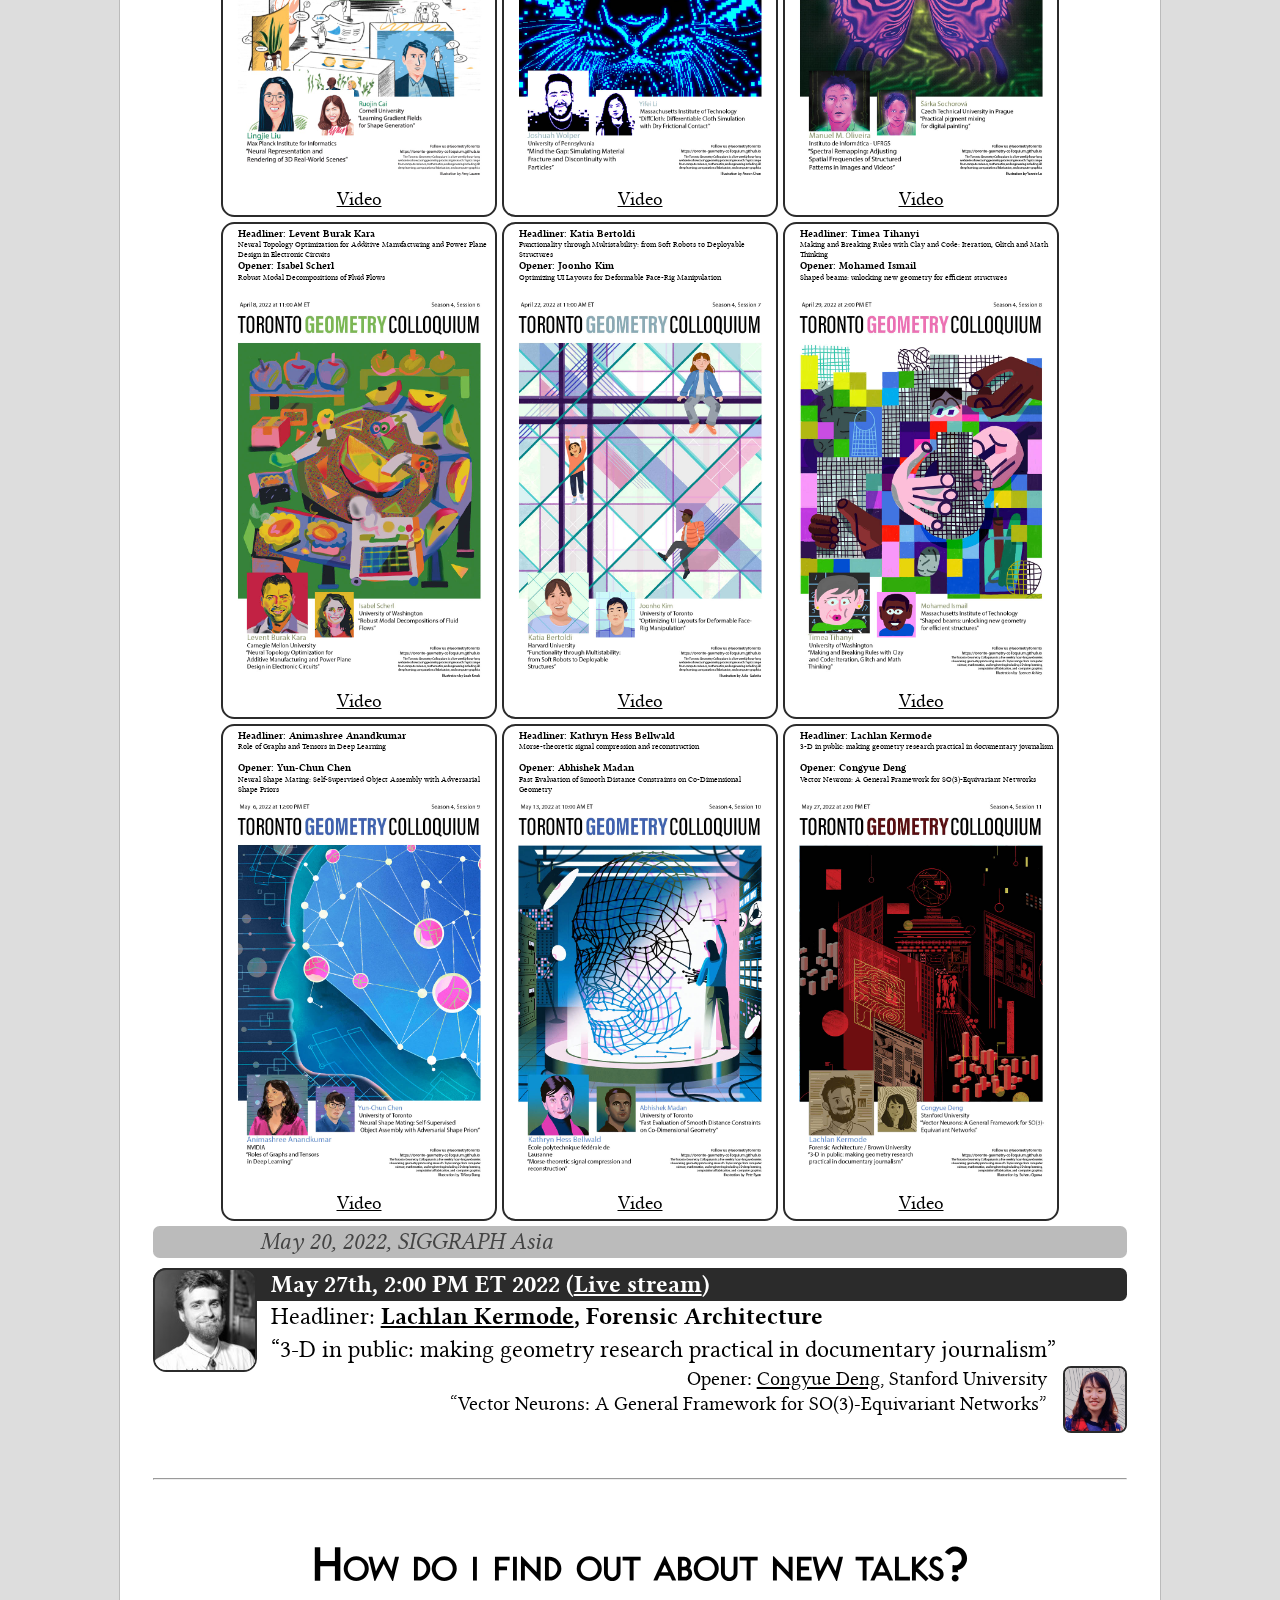
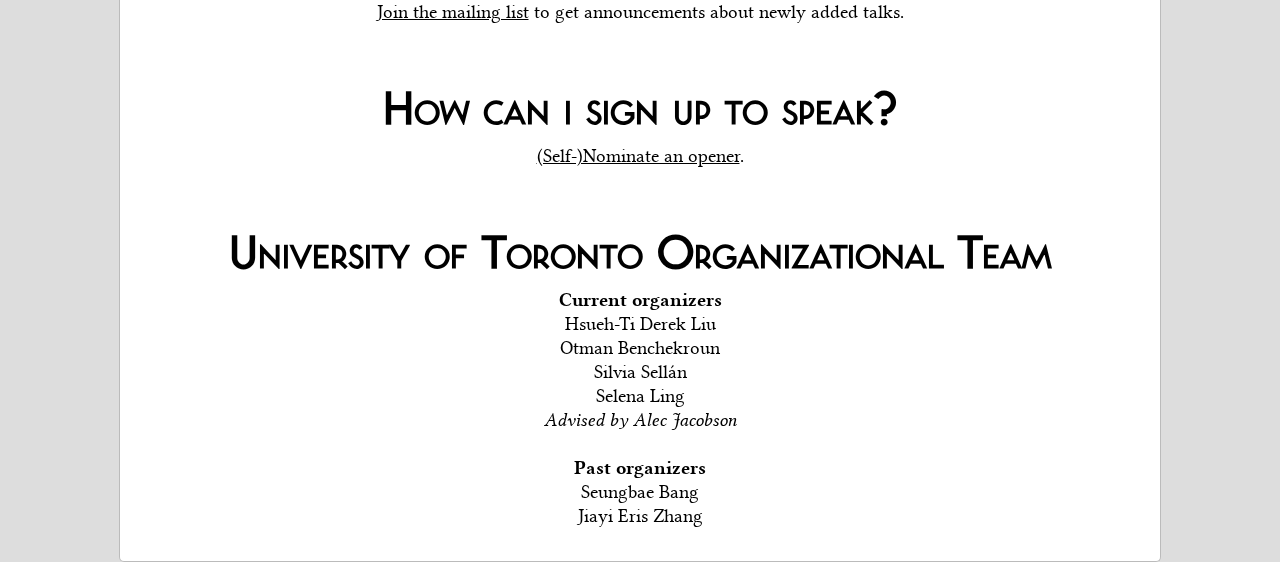
==== commit b15c1e6b: "merge" ====
--- a/index.html
+++ b/index.html
@@ -73,11 +73,15 @@
             <h3 class="headlinername">
               <a href="https://physics.hmc.edu/faculty/gerbode/">Sharon Gerbode</a>, Harvey Mudd College
             </h3>
-            <h3 class="headlinertitle">TBD</h3>
-            </h3>
-            <div class="openerbox">
-              <img class="opener" src="./img/silhouette-03.jpg">
-              <span class="opener tbd">to be determined</span>
+            <h3 class="headlinertitle">Plants in motion: tubular petals and winding tendrils</h3>
+            </h3>
+            <div class="openerbox">
+              <img class="opener" src="./img/MengyuChu.jpg">
+              <span class="opener">
+                <span class="line"><a href="https://people.mpi-inf.mpg.de/~mchu/">Mengyu Chu</a>,</span>
+                <span class="line">Max-Planck-Institut Informatik</span><br>
+                “Physics Informed Neural Fields for Smoke Reconstruction with Sparse Data”
+              </span>
             </div>
           </li>
           <!-- ... to here -->
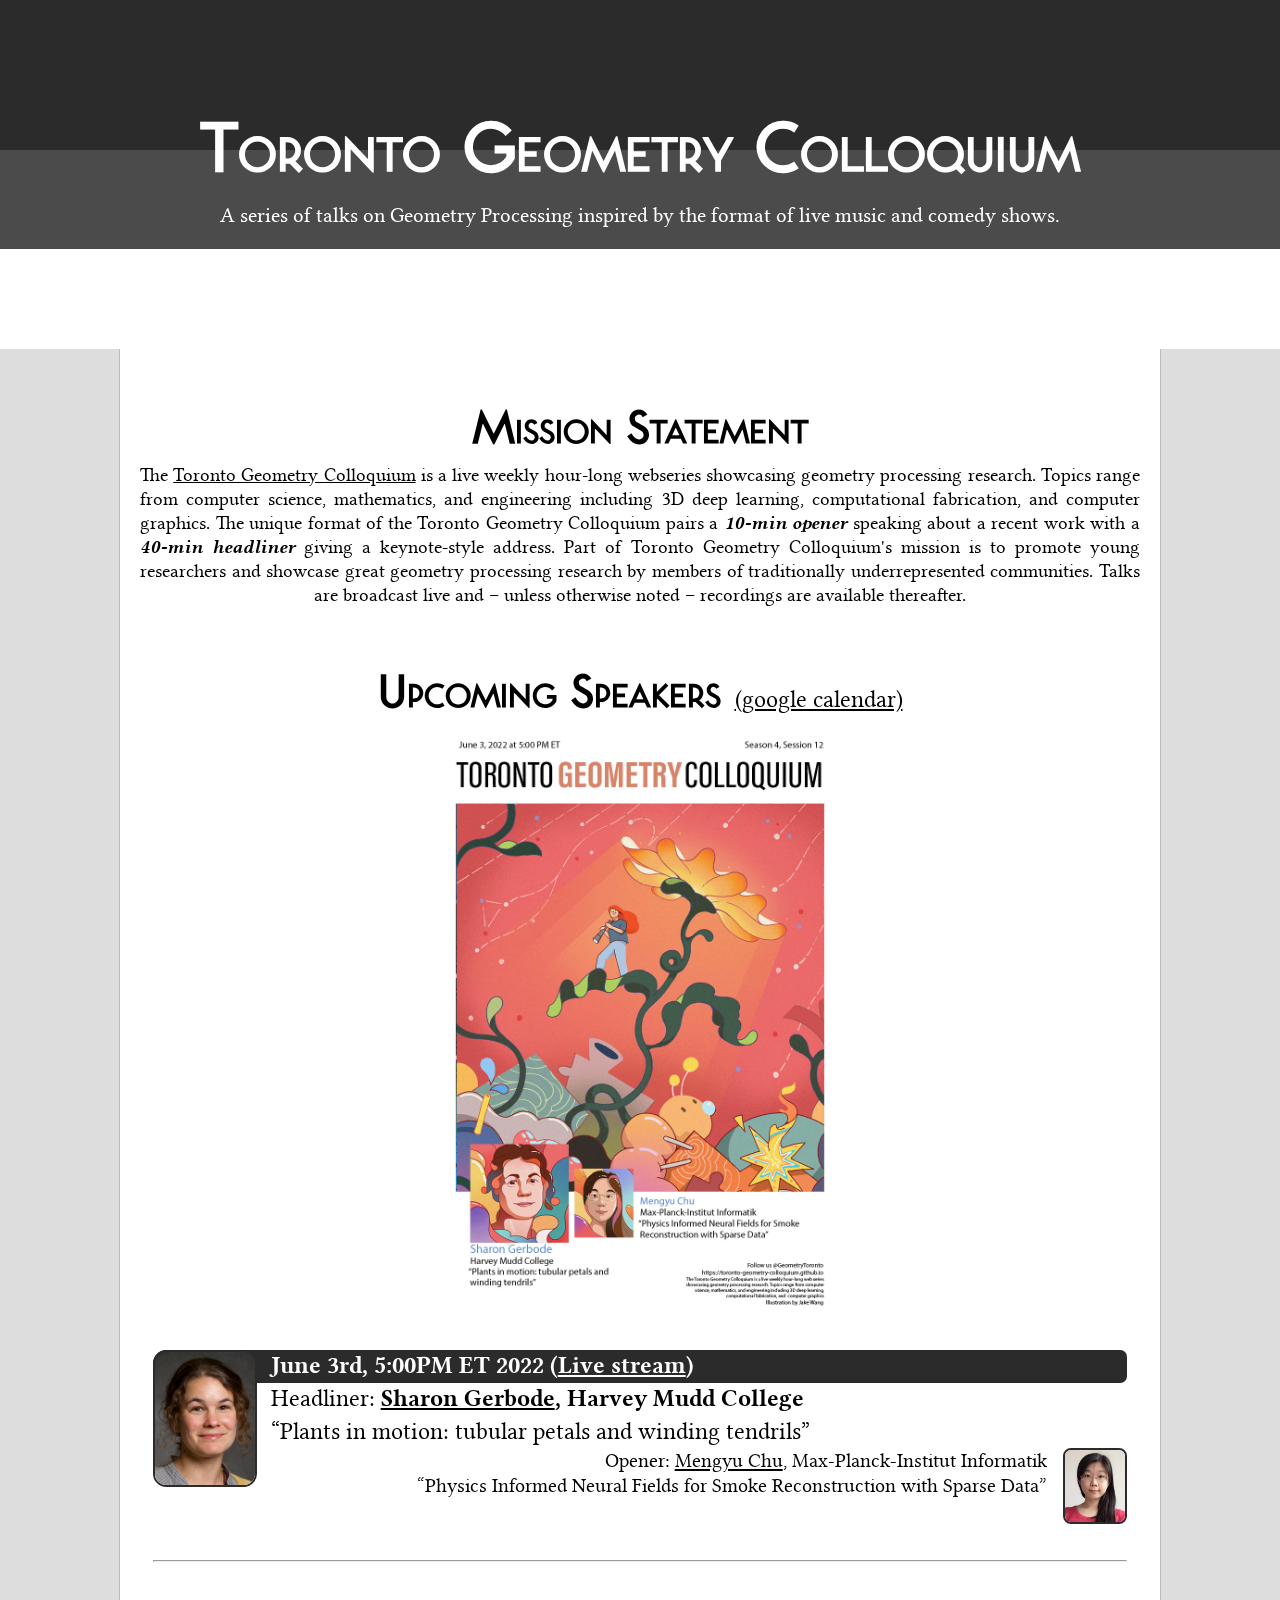
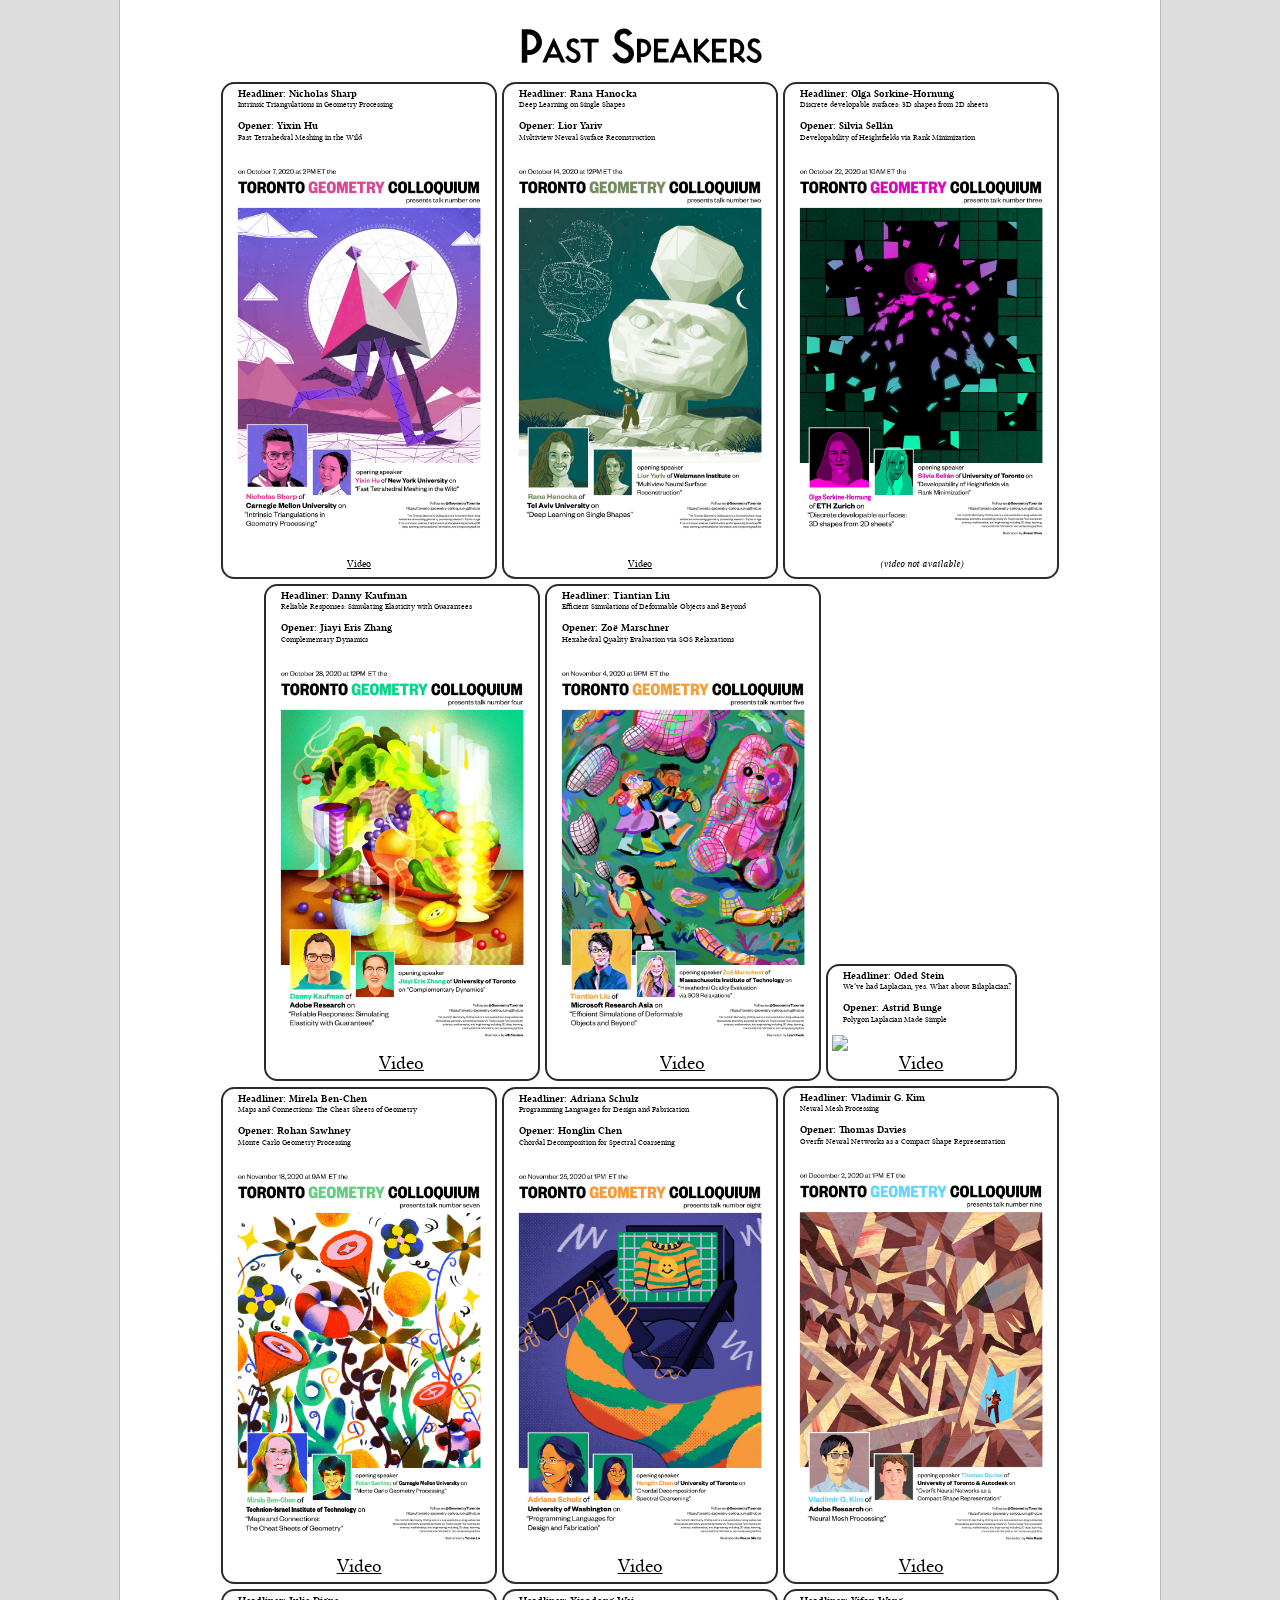
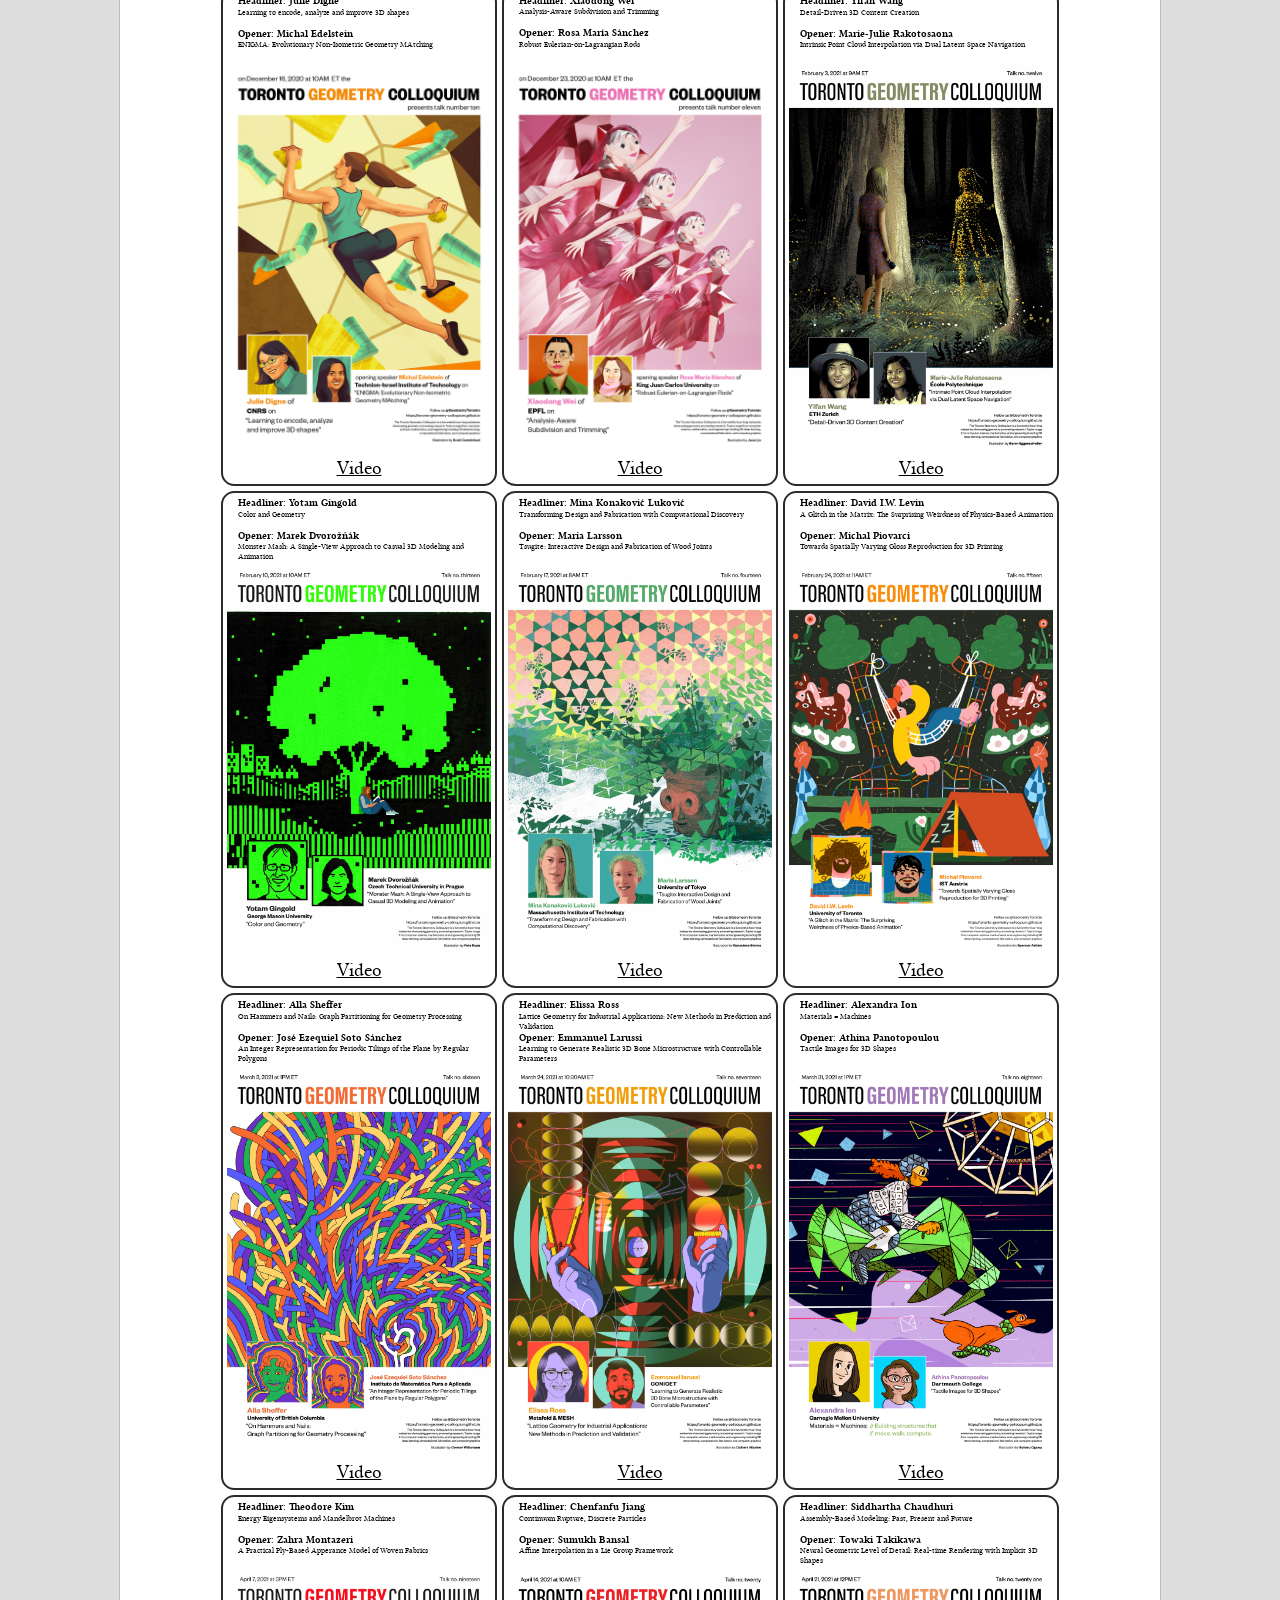
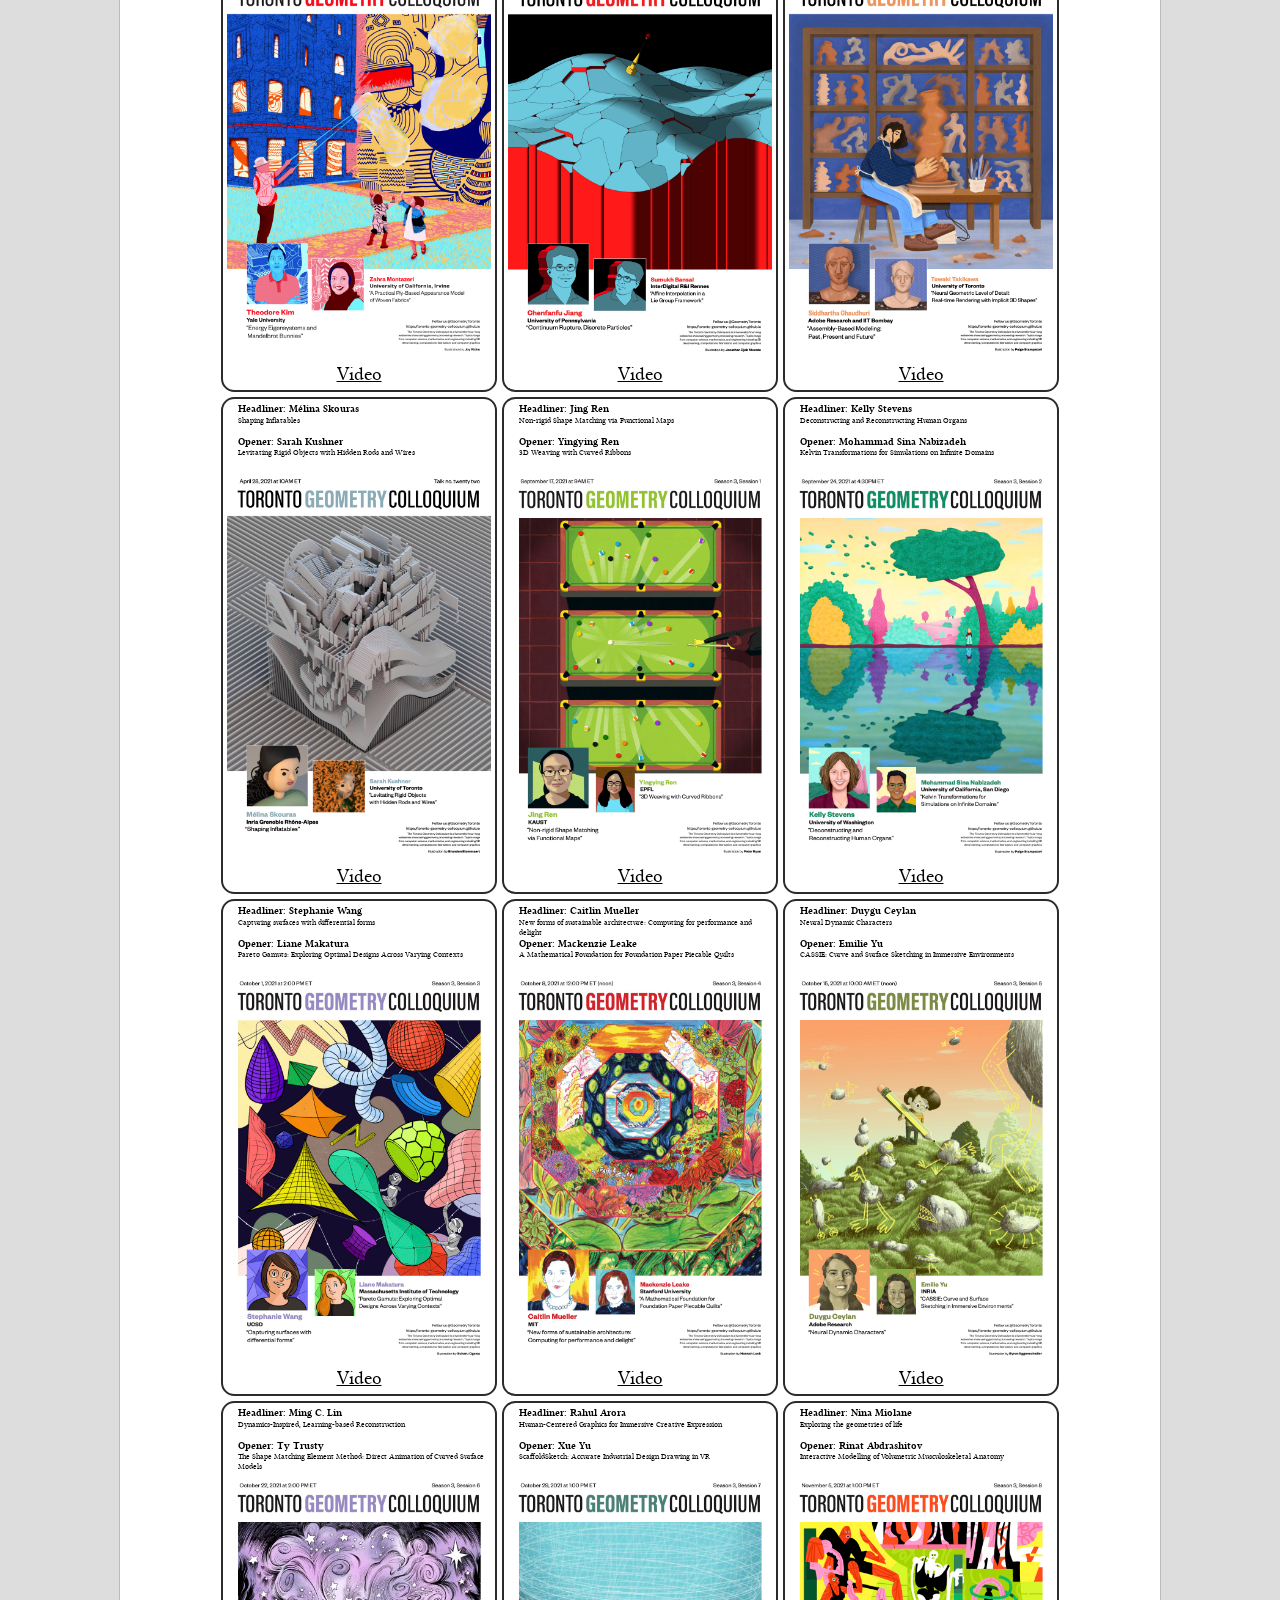
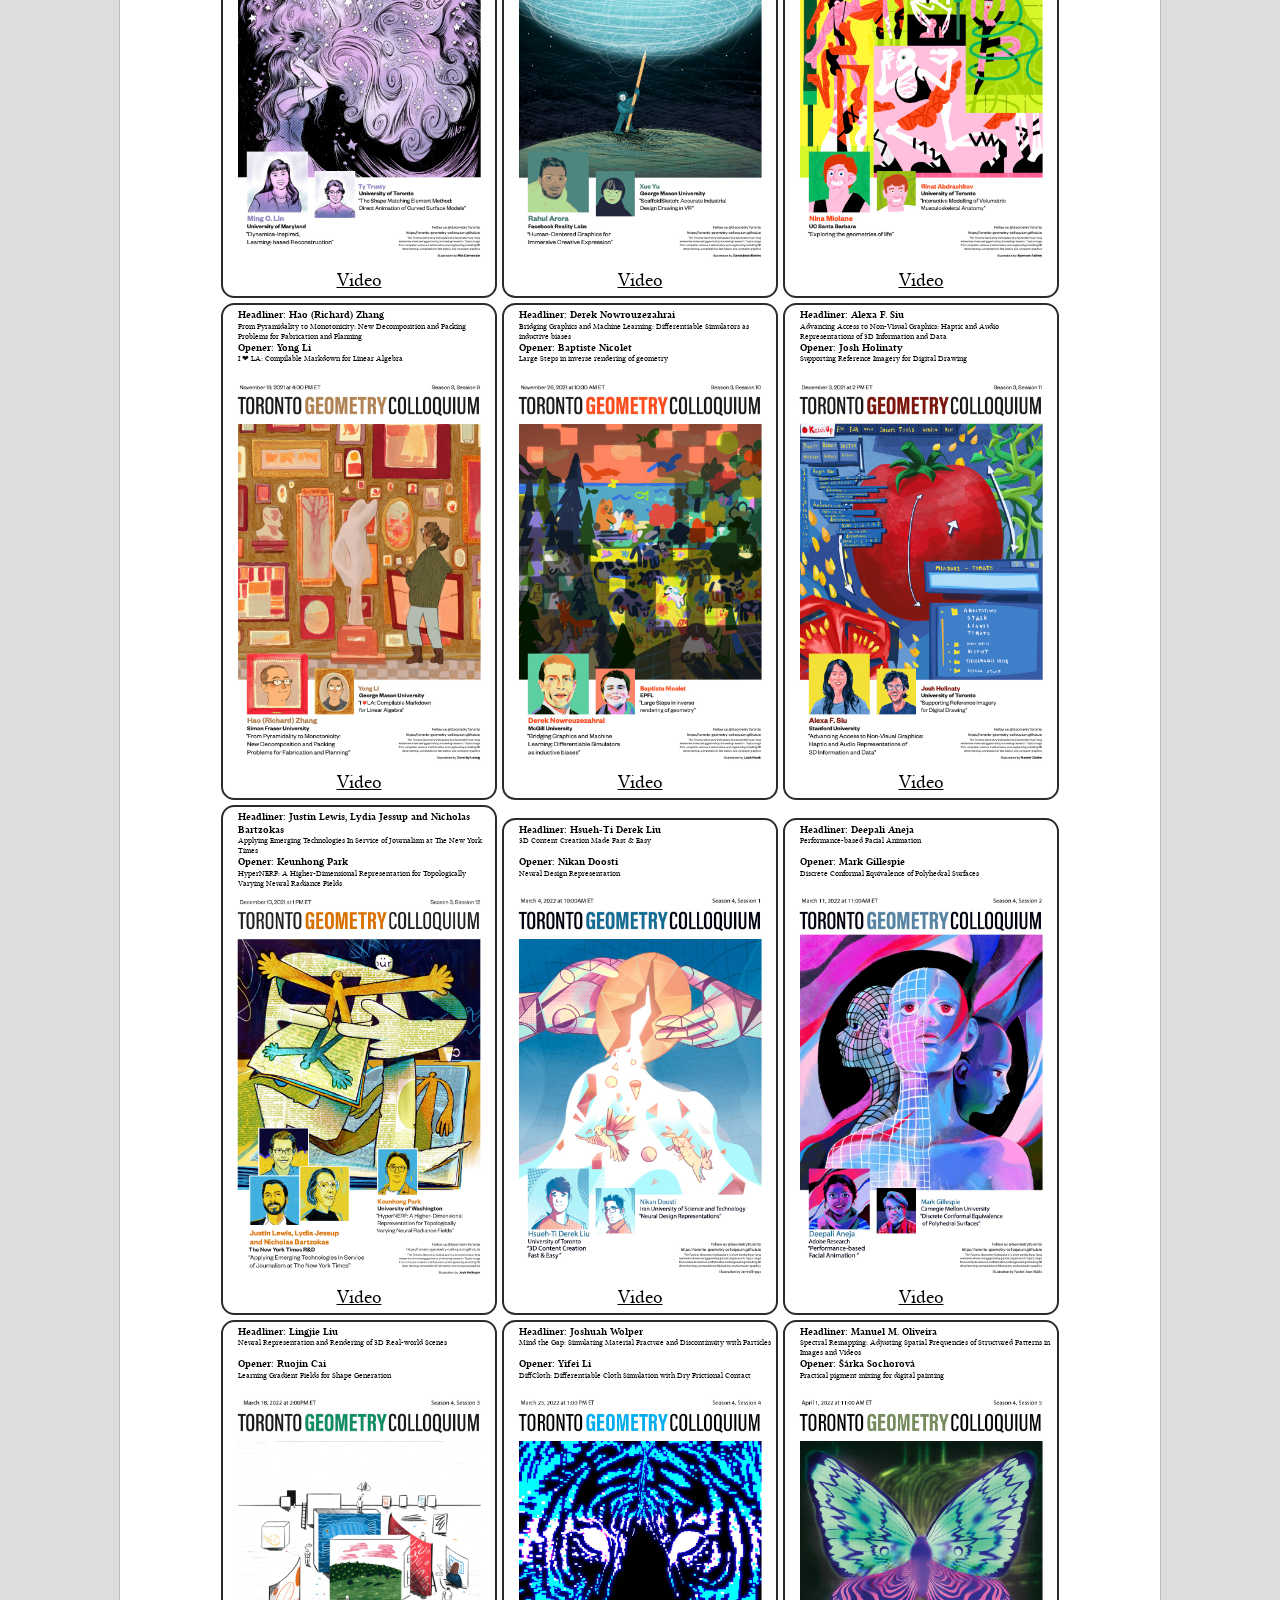
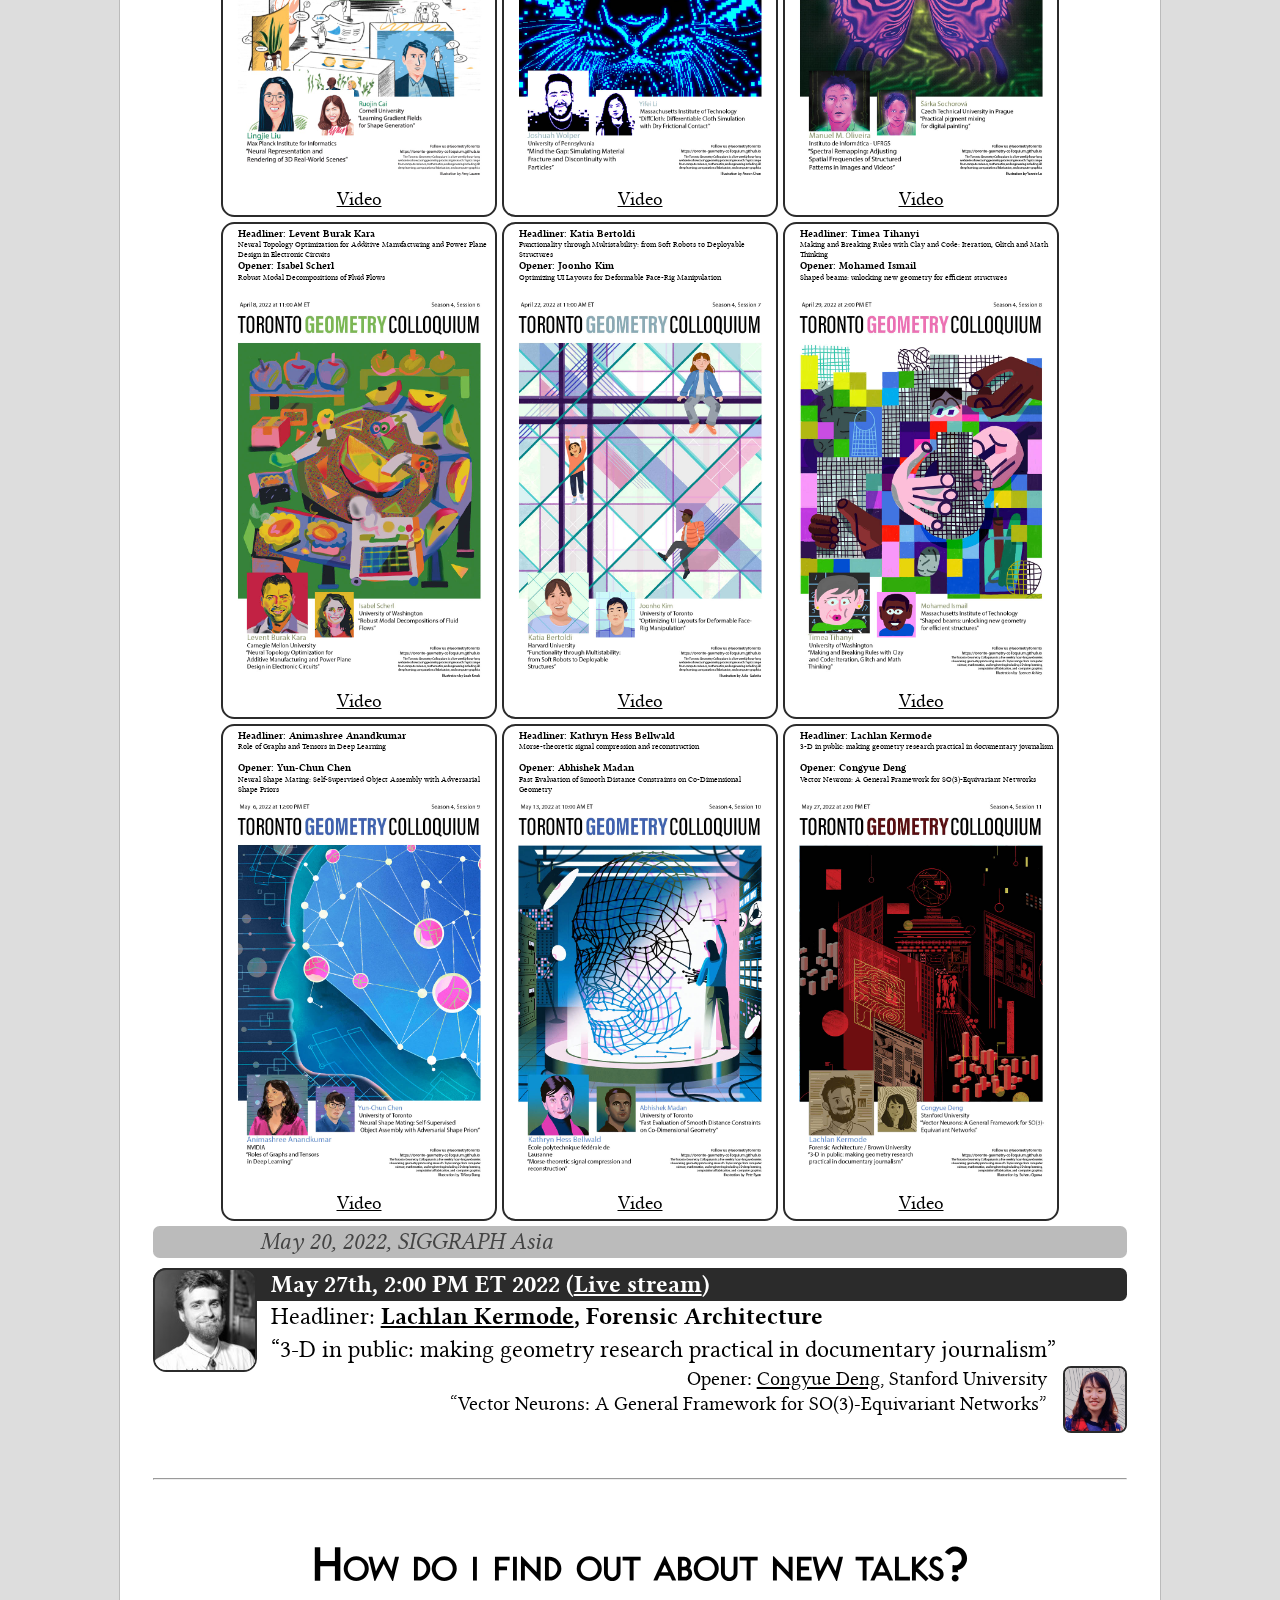
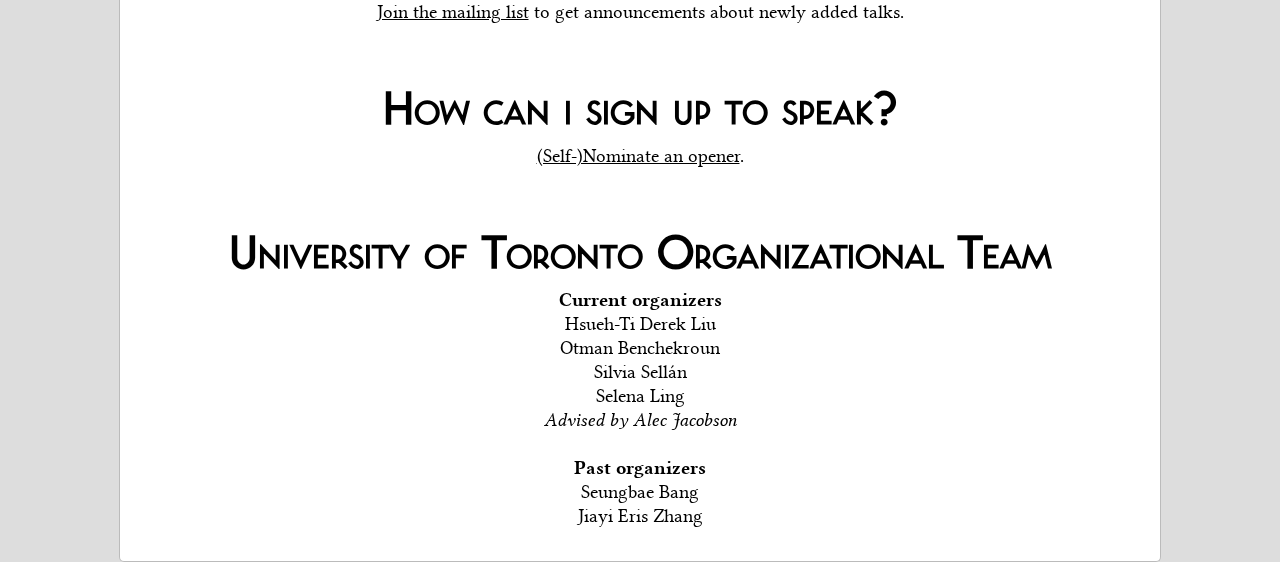
==== commit e579e32e: "add date" ====
--- a/index.html
+++ b/index.html
@@ -69,7 +69,7 @@
           <!-- copy from here ... -->
           <li>
             <img class="headliner" src="./img/sharon_gerbode.jpg">
-            <h3 class="date">June 3rd, TBD 2022 (<a href="https://youtu.be/FkujFLDlR5I">Live stream</a>)</h3>
+            <h3 class="date">June 3rd, 5:00PM ET 2022 (<a href="https://youtu.be/FkujFLDlR5I">Live stream</a>)</h3>
             <h3 class="headlinername">
               <a href="https://physics.hmc.edu/faculty/gerbode/">Sharon Gerbode</a>, Harvey Mudd College
             </h3>
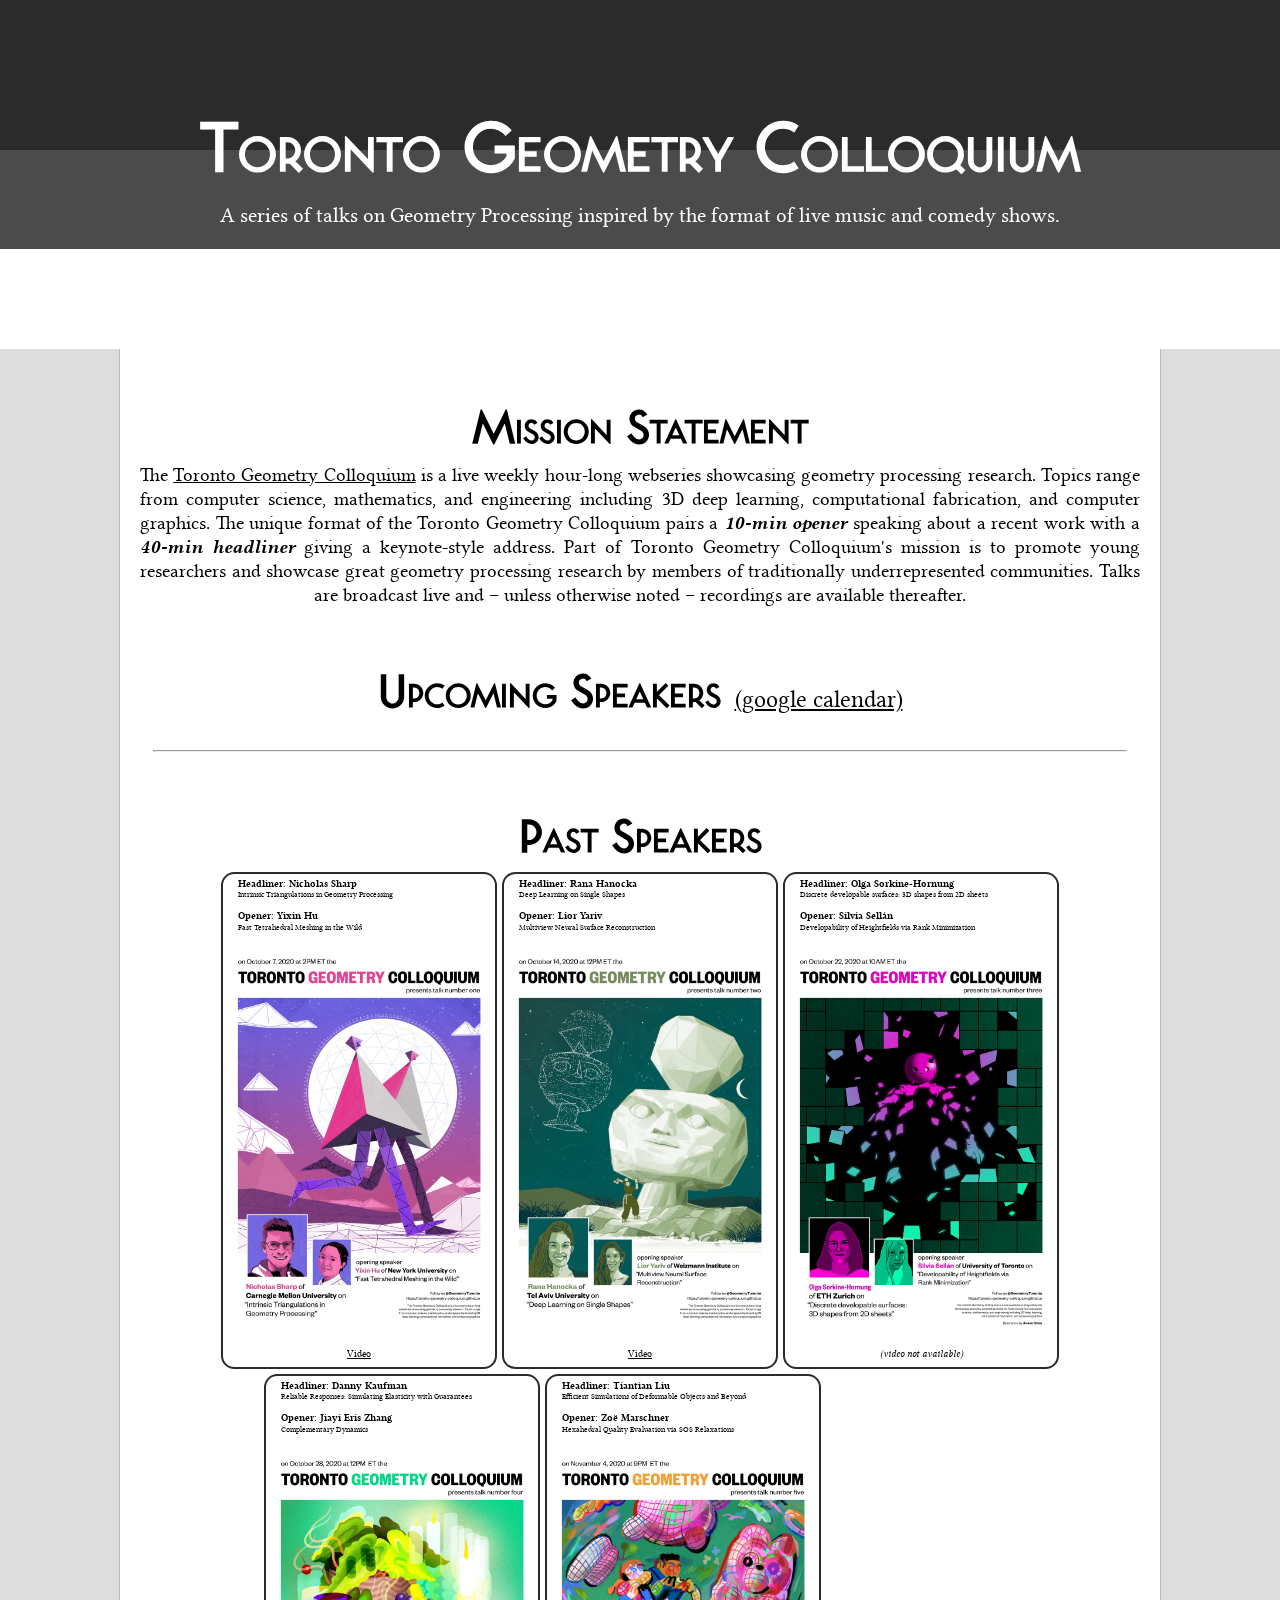
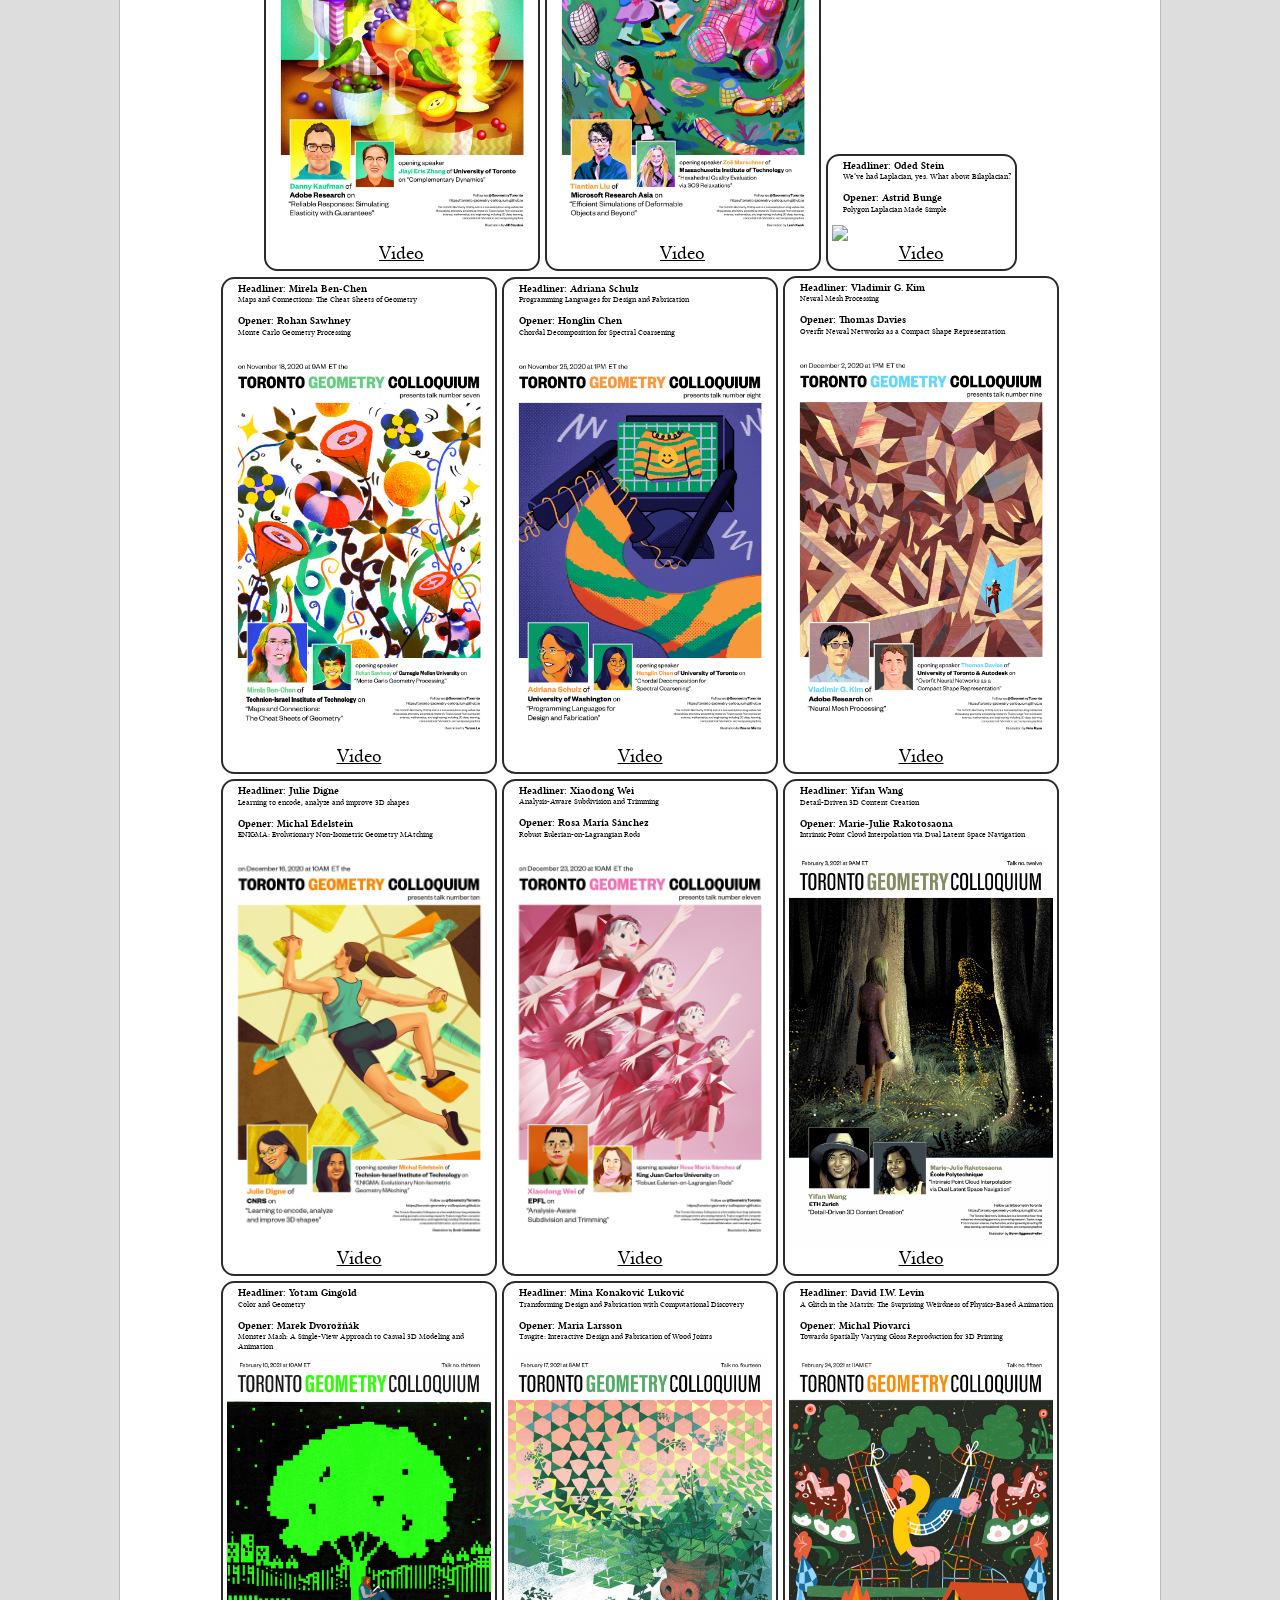
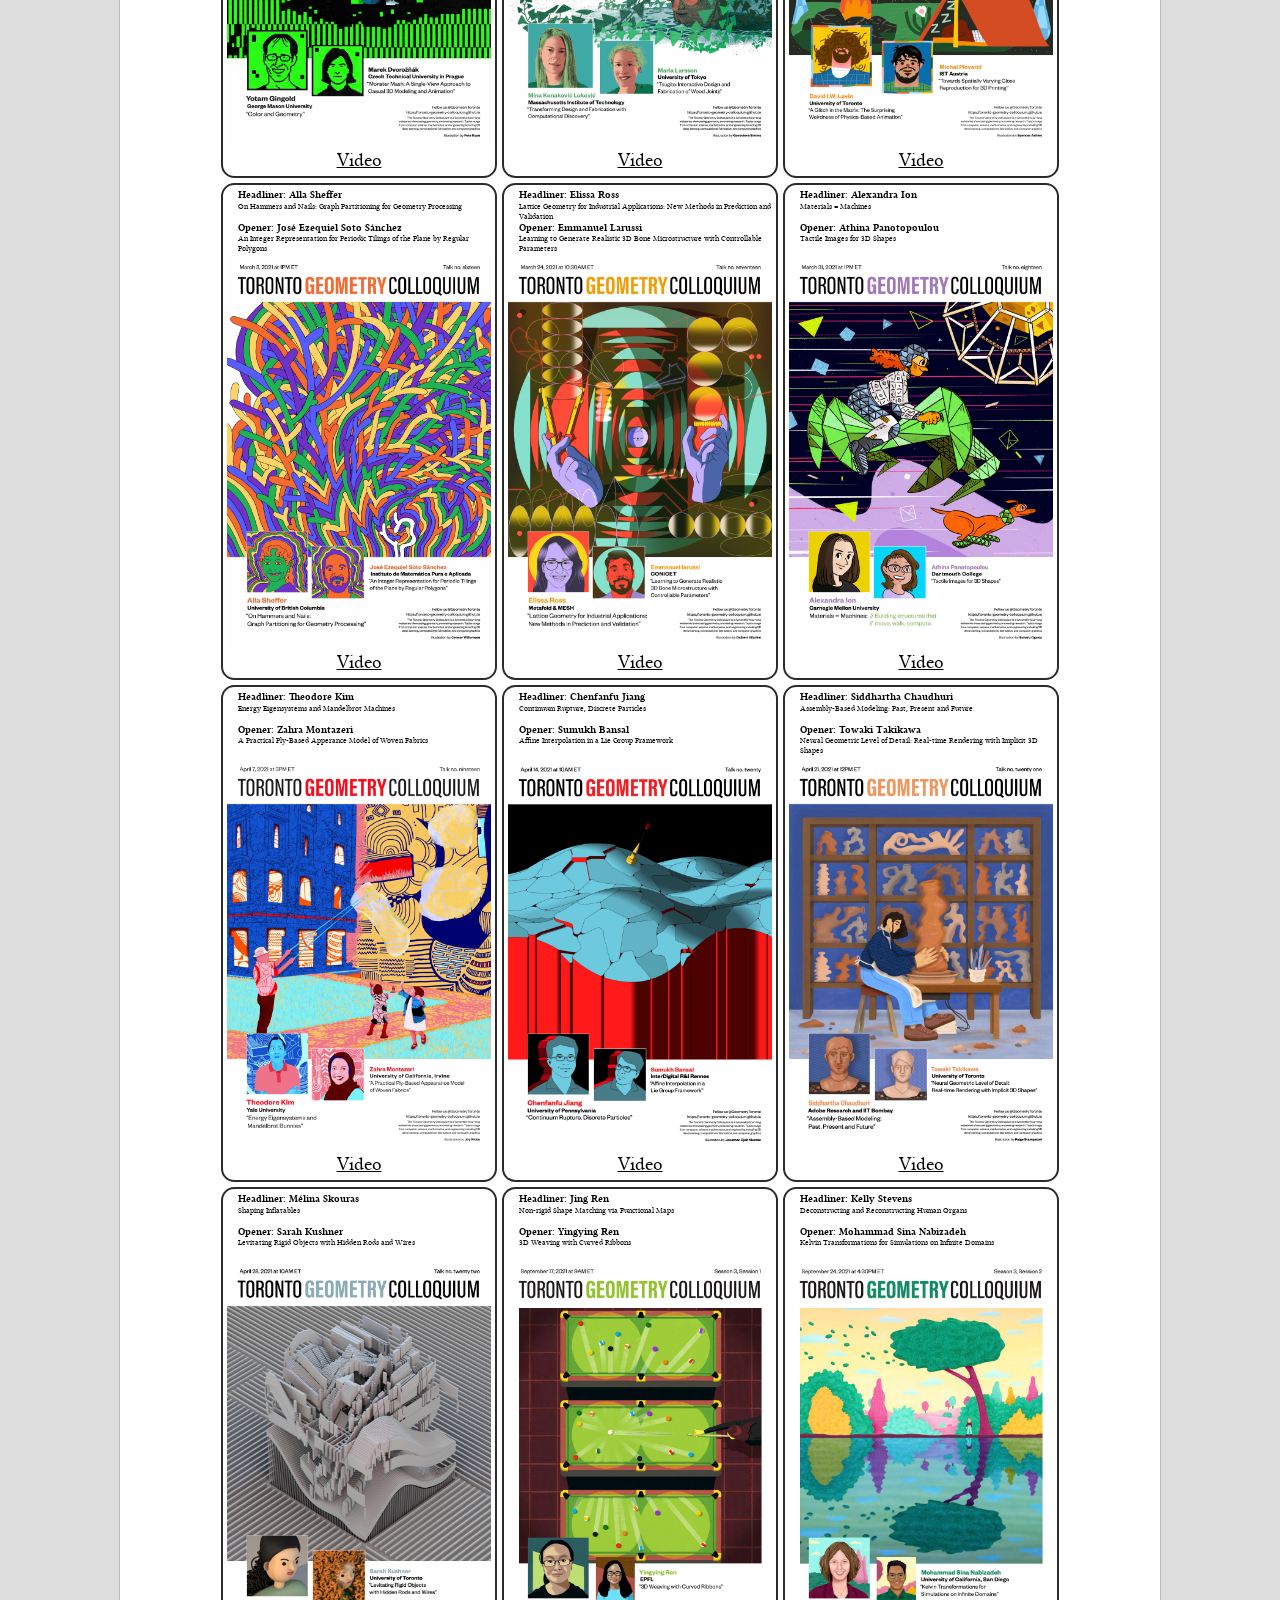
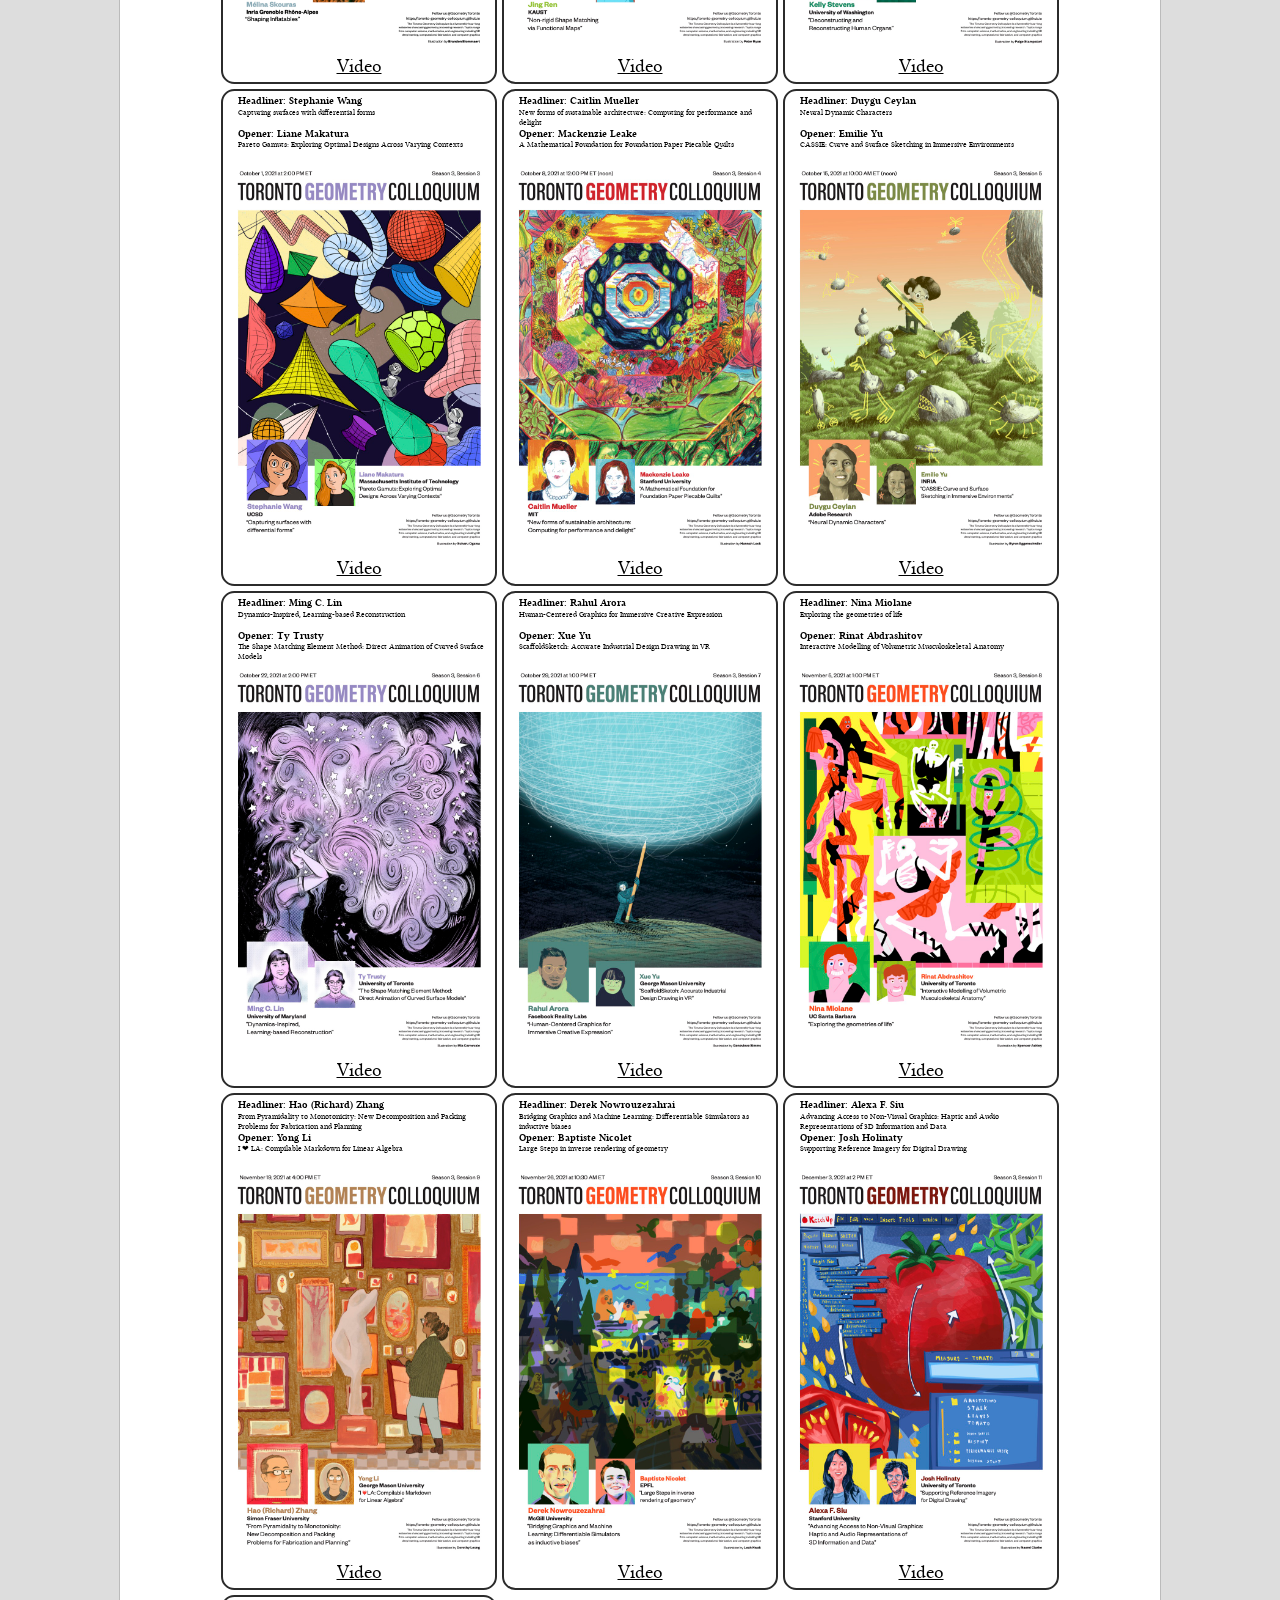
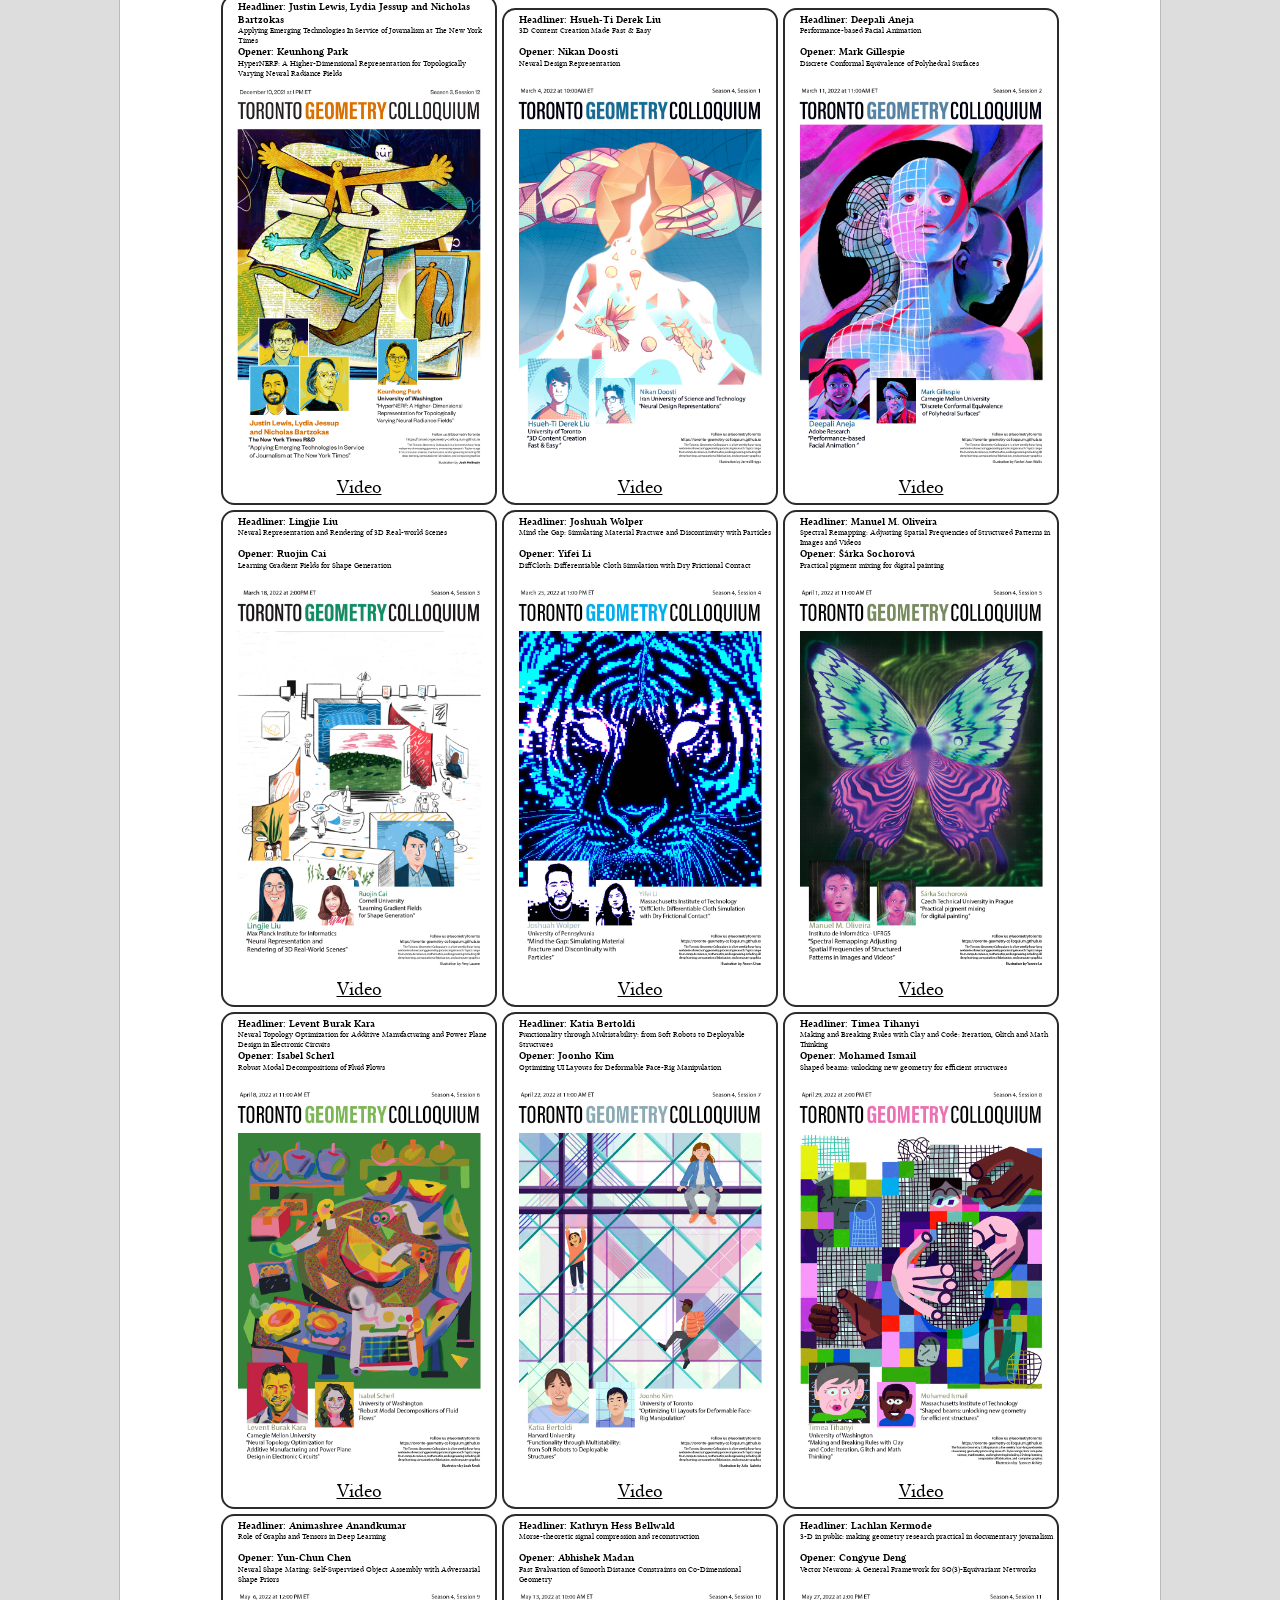
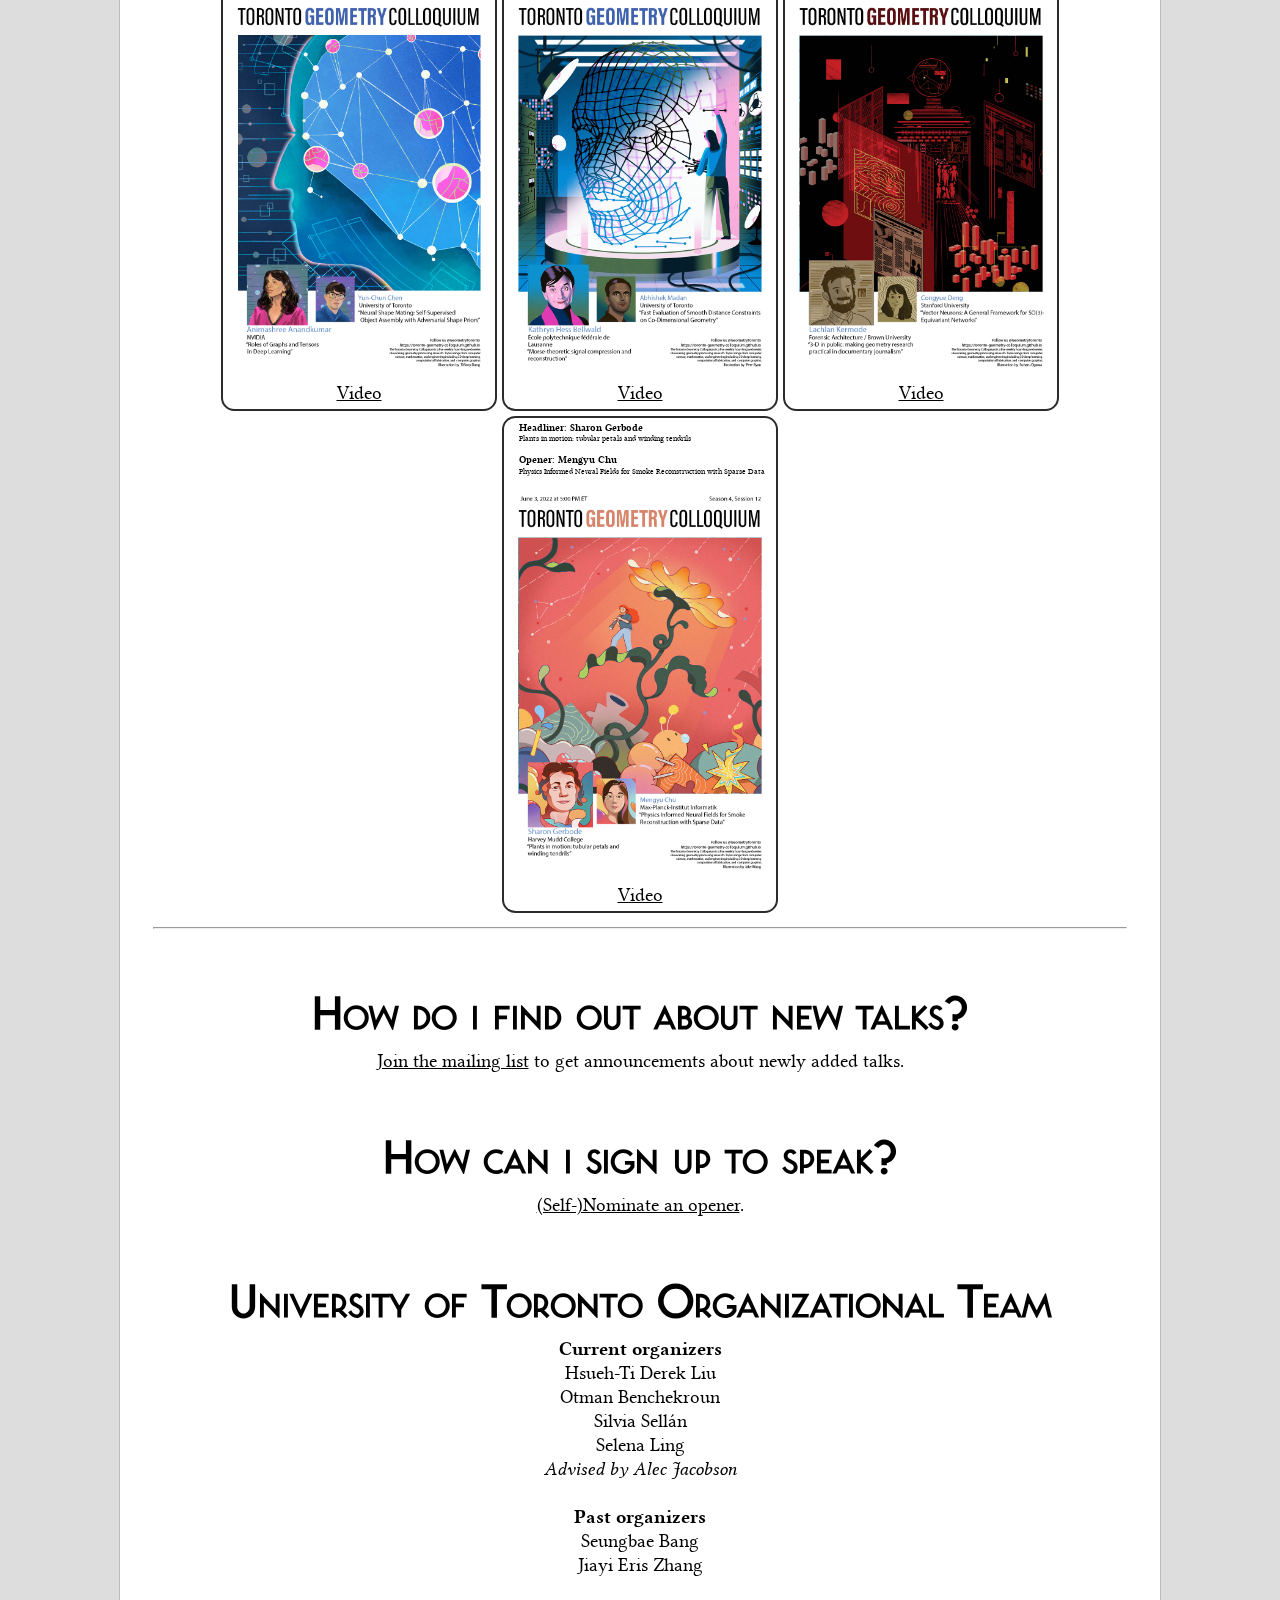
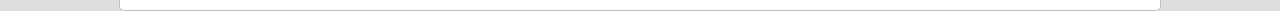
==== commit 2db7c663: "remove upcomiong talks" ====
--- a/index.html
+++ b/index.html
@@ -59,32 +59,13 @@
             (google calendar)
           </a>
         </h2>
-        <a href="#speakerlist"><img class=current-poster src=posters/tgc_poster_046.jpg></a>
+        <!-- <a href="#speakerlist"><img class=current-poster src=posters/tgc_poster_046.jpg></a> -->
         <ul id="speakerlist">
         
           <!-- <li class="tbd"> <h3 class="cancel">April 15th, 2022, Holiday</h3> </li> -->
           <!-- <li class="tbd"> <h3 class="date">May 20, 2022</h3> </li> -->
           
           
-          <!-- copy from here ... -->
-          <li>
-            <img class="headliner" src="./img/sharon_gerbode.jpg">
-            <h3 class="date">June 3rd, 5:00PM ET 2022 (<a href="https://youtu.be/FkujFLDlR5I">Live stream</a>)</h3>
-            <h3 class="headlinername">
-              <a href="https://physics.hmc.edu/faculty/gerbode/">Sharon Gerbode</a>, Harvey Mudd College
-            </h3>
-            <h3 class="headlinertitle">Plants in motion: tubular petals and winding tendrils</h3>
-            </h3>
-            <div class="openerbox">
-              <img class="opener" src="./img/MengyuChu.jpg">
-              <span class="opener">
-                <span class="line"><a href="https://people.mpi-inf.mpg.de/~mchu/">Mengyu Chu</a>,</span>
-                <span class="line">Max-Planck-Institut Informatik</span><br>
-                “Physics Informed Neural Fields for Smoke Reconstruction with Sparse Data”
-              </span>
-            </div>
-          </li>
-          <!-- ... to here -->
           <!-- copy from here ... -->
           <!-- <li>
             <img class="headliner" src="./img/nyt.jpg">
@@ -467,28 +448,32 @@
             <figcaption class=talk>Vector Neurons: A General Framework for SO(3)-Equivariant Networks</figcaption>
             <a href="./posters/tgc_poster_045.pdf"><img class=poster src="./posters/tgc_poster_045.jpg" ></a> <a href="https://youtu.be/d8unXfzCpZk">Video</a>
           </figure>
+          <figure class=past-talk>
+            <figcaption class=speaker>Headliner: Sharon Gerbode</figcaption>
+            <figcaption class=talk>Plants in motion: tubular petals and winding tendrils</figcaption>
+            <figcaption class=speaker>Opener: Mengyu Chu</figcaption>
+            <figcaption class=talk>Physics Informed Neural Fields for Smoke Reconstruction with Sparse Data</figcaption>
+            <a href="./posters/tgc_poster_046.pdf"><img class=poster src="./posters/tgc_poster_046.jpg" ></a> <a href="https://youtu.be/FkujFLDlR5I">Video</a>
+          </figure>
         </div>
 
-        <li class="tbd"> <h3 class="cancel">May 20, 2022, SIGGRAPH Asia</h3> </li>
-          <!-- copy from here ... -->
-          <li>
-            <img class="headliner" src="./img/lachie.jpg">
-            <h3 class="date">May 27th, 2:00 PM ET 2022 (<a href="https://youtu.be/d8unXfzCpZk">Live stream</a>)</h3>
-            <h3 class="headlinername">
-              <a href="https://forensic-architecture.org/about/team/member/lachie-kermode">Lachlan Kermode</a>, Forensic Architecture
-            </h3>
-            <h3 class="headlinertitle">3-D in public: making geometry research practical in documentary journalism</h3>
-            </h3>
-            <div class="openerbox">
-              <img class="opener" src="img/congyue_deng.jpg">
-              <span class="opener">
-                <span class="line"><a href="https://cs.stanford.edu/~congyue/">Congyue Deng</a>,</span>
-                <span class="line">Stanford University</span><br>
-                “Vector Neurons: A General Framework for SO(3)-Equivariant Networks”
-              </span>
-            </div>
-          </li>
-          <!-- ... to here -->
+        <!-- <li>
+          <img class="headliner" src="./img/sharon_gerbode.jpg">
+          <h3 class="date">June 3rd, 5:00PM ET 2022 (<a href="https://youtu.be/FkujFLDlR5I">Live stream</a>)</h3>
+          <h3 class="headlinername">
+            <a href="https://physics.hmc.edu/faculty/gerbode/">Sharon Gerbode</a>, Harvey Mudd College
+          </h3>
+          <h3 class="headlinertitle">Plants in motion: tubular petals and winding tendrils</h3>
+          </h3>
+          <div class="openerbox">
+            <img class="opener" src="./img/MengyuChu.jpg">
+            <span class="opener">
+              <span class="line"><a href="https://people.mpi-inf.mpg.de/~mchu/">Mengyu Chu</a>,</span>
+              <span class="line">Max-Planck-Institut Informatik</span><br>
+              “Physics Informed Neural Fields for Smoke Reconstruction with Sparse Data”
+            </span>
+          </div>
+        </li> -->
 
         <hr>
         <h2>How do i find out about new talks?</h2>
